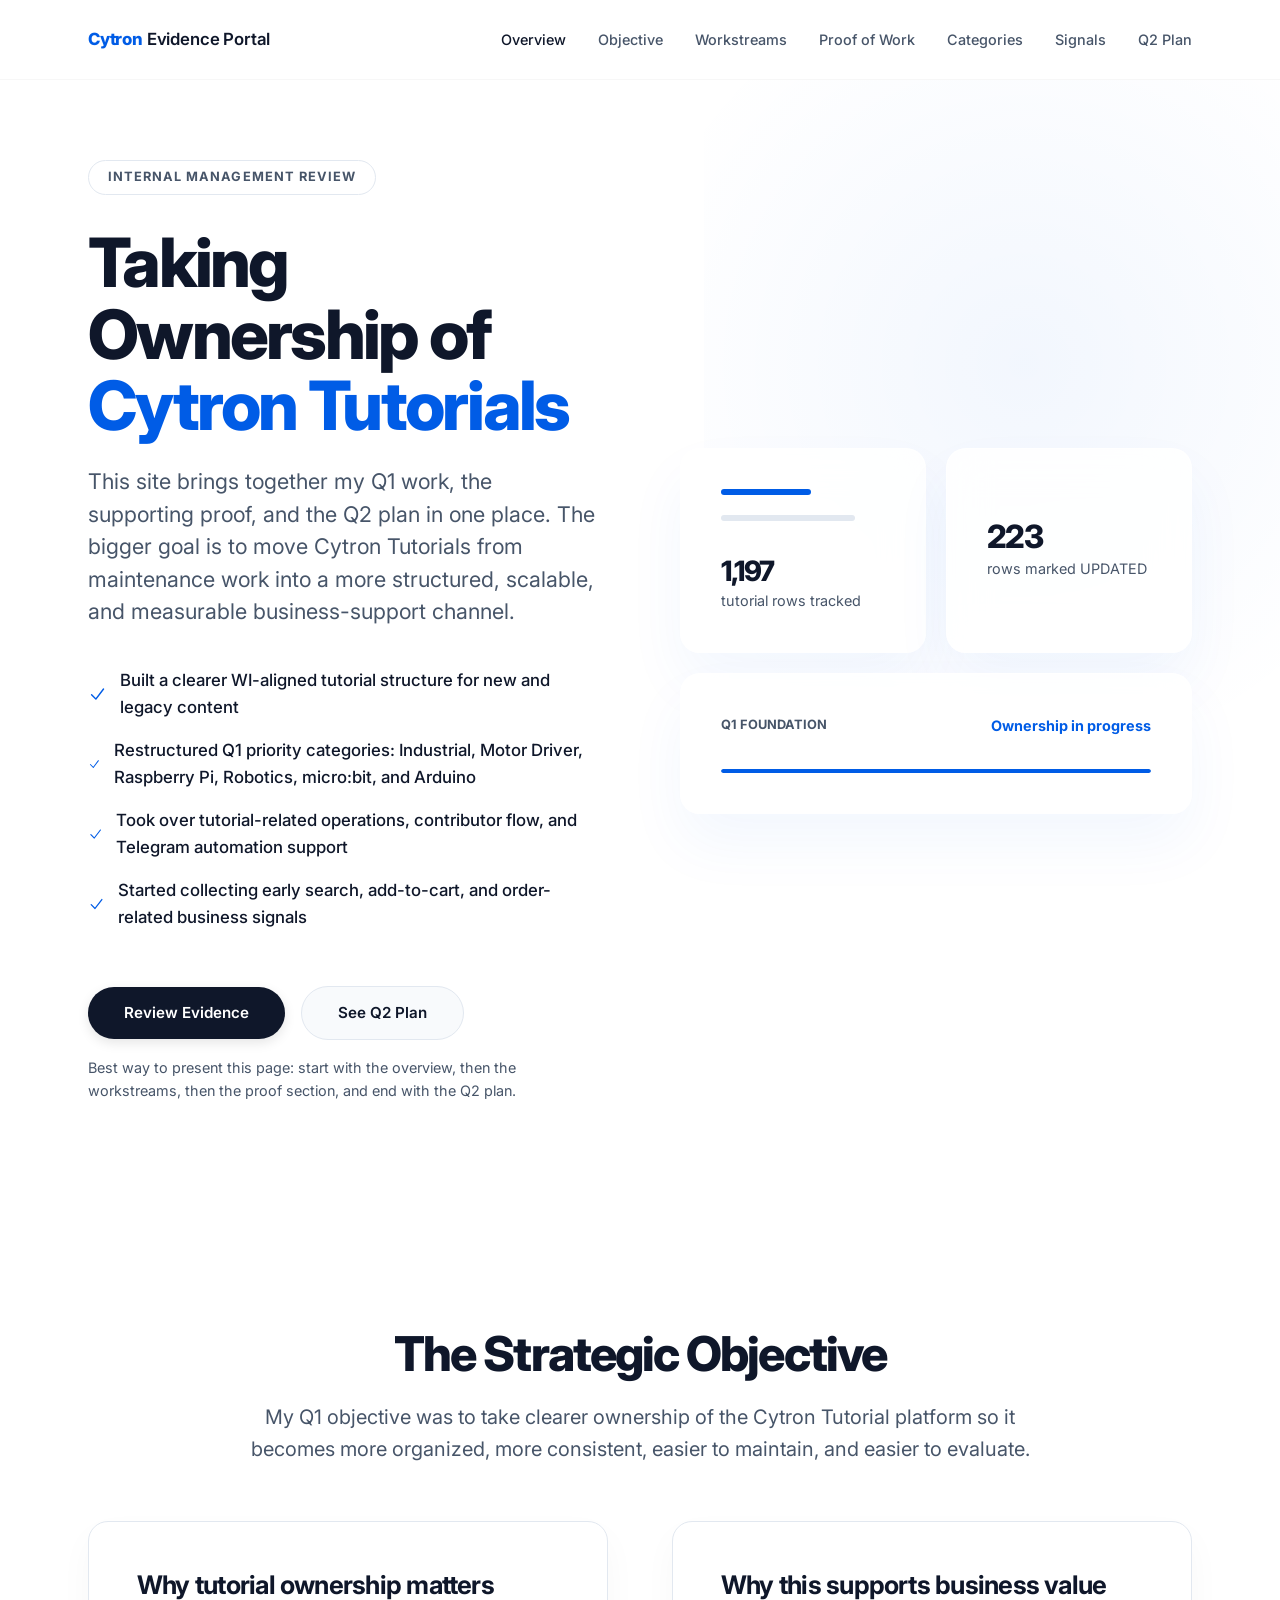
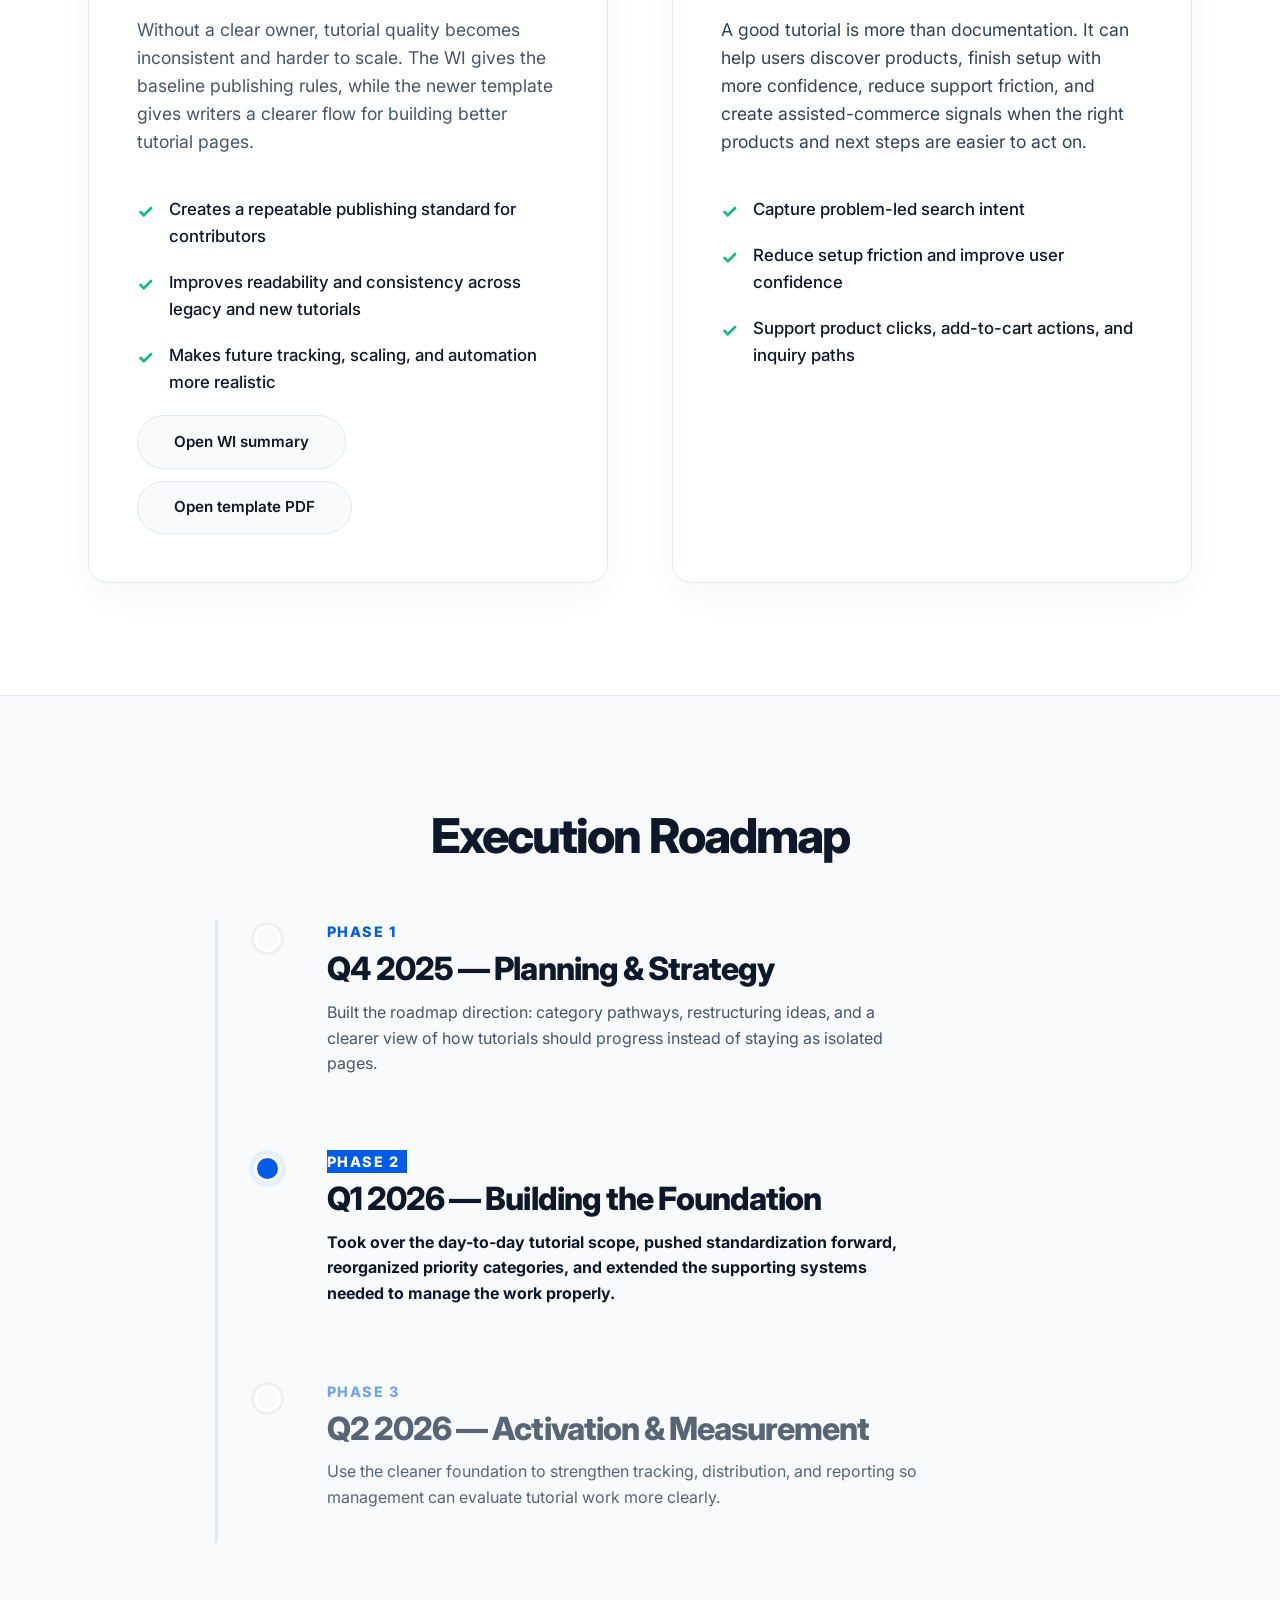
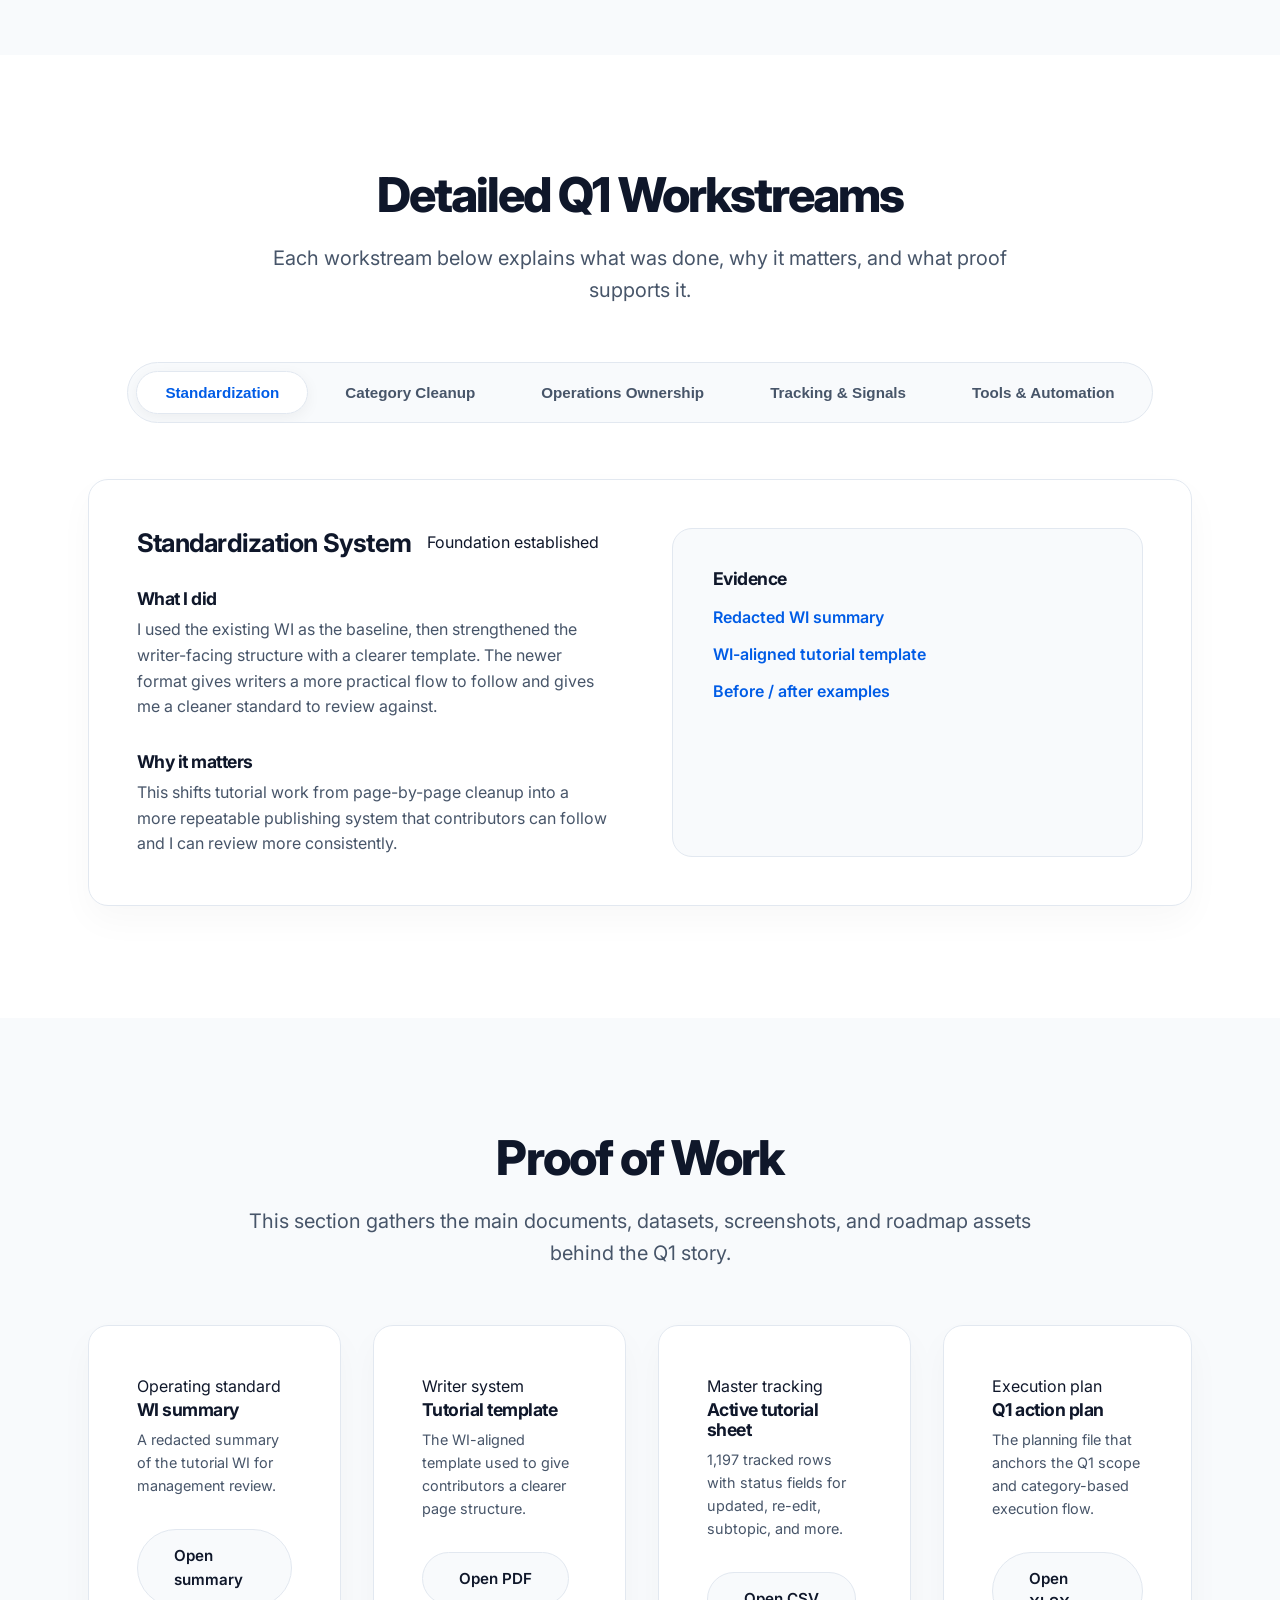
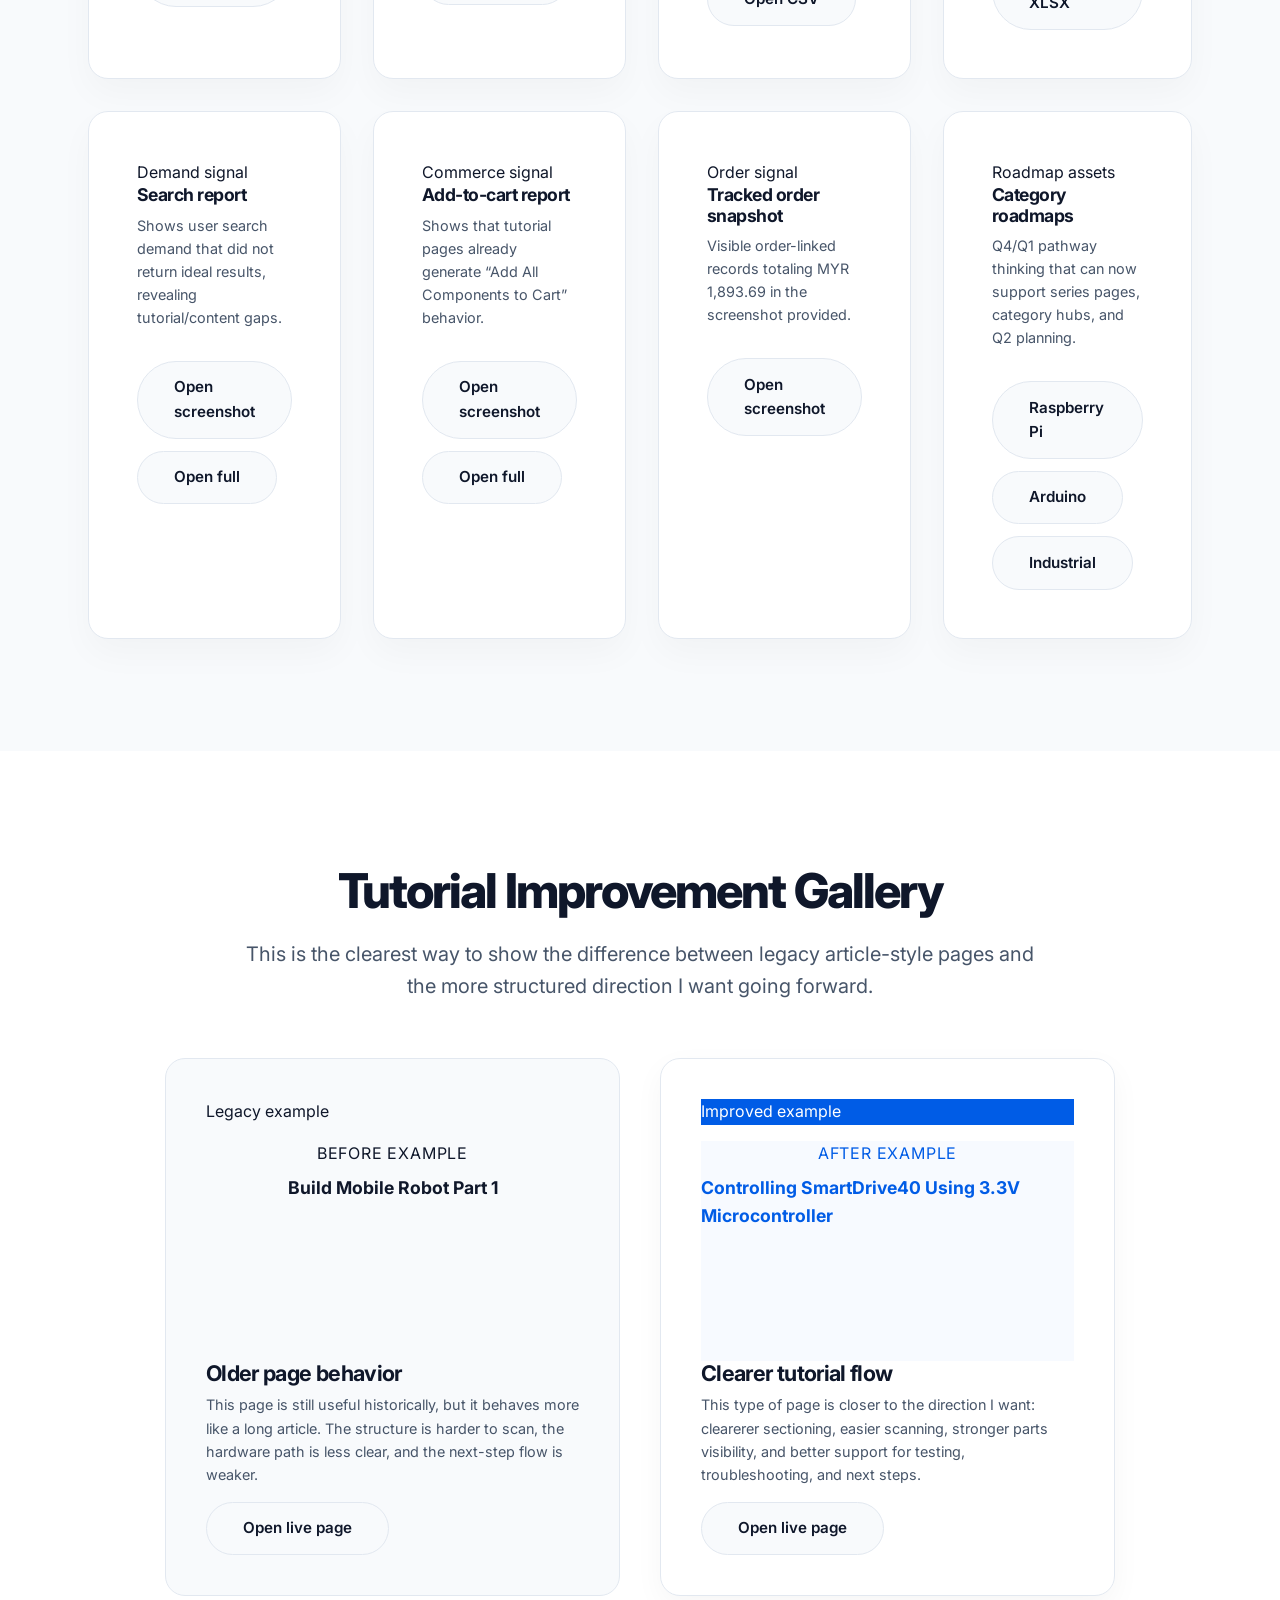
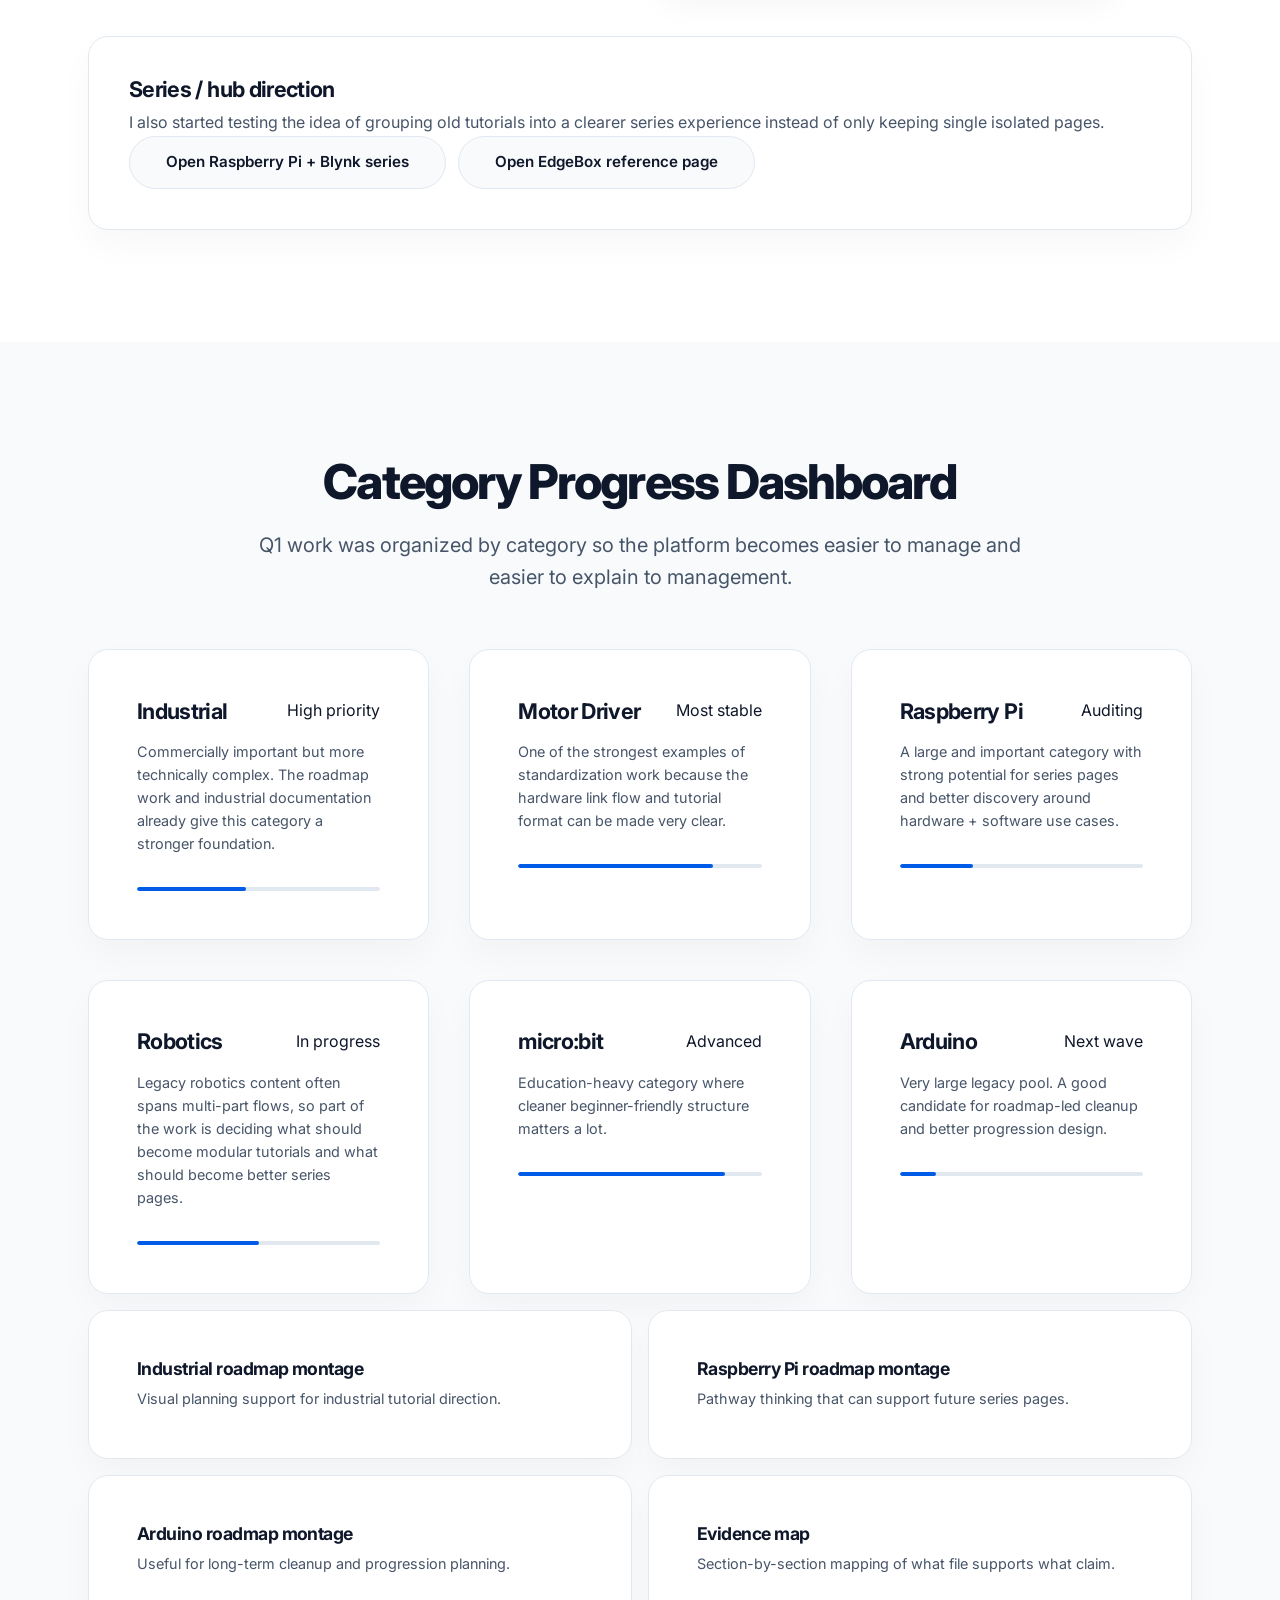
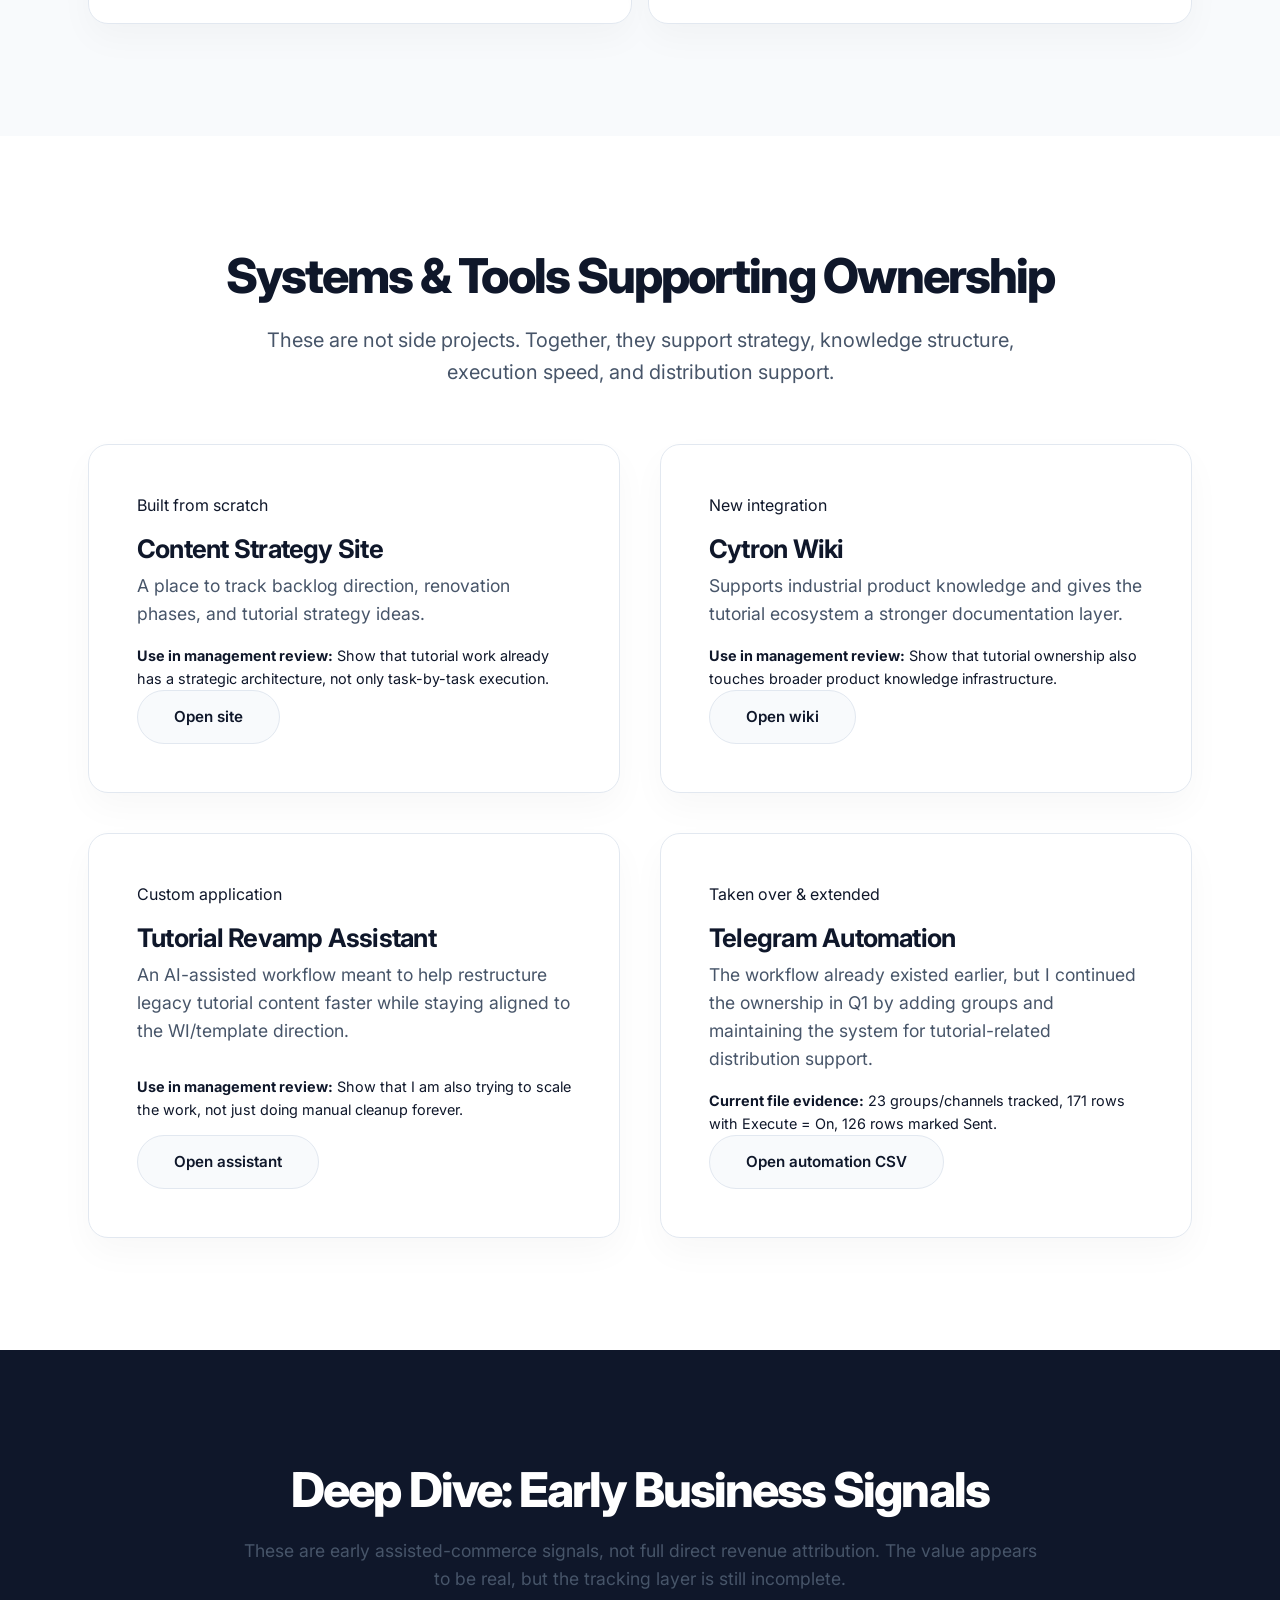
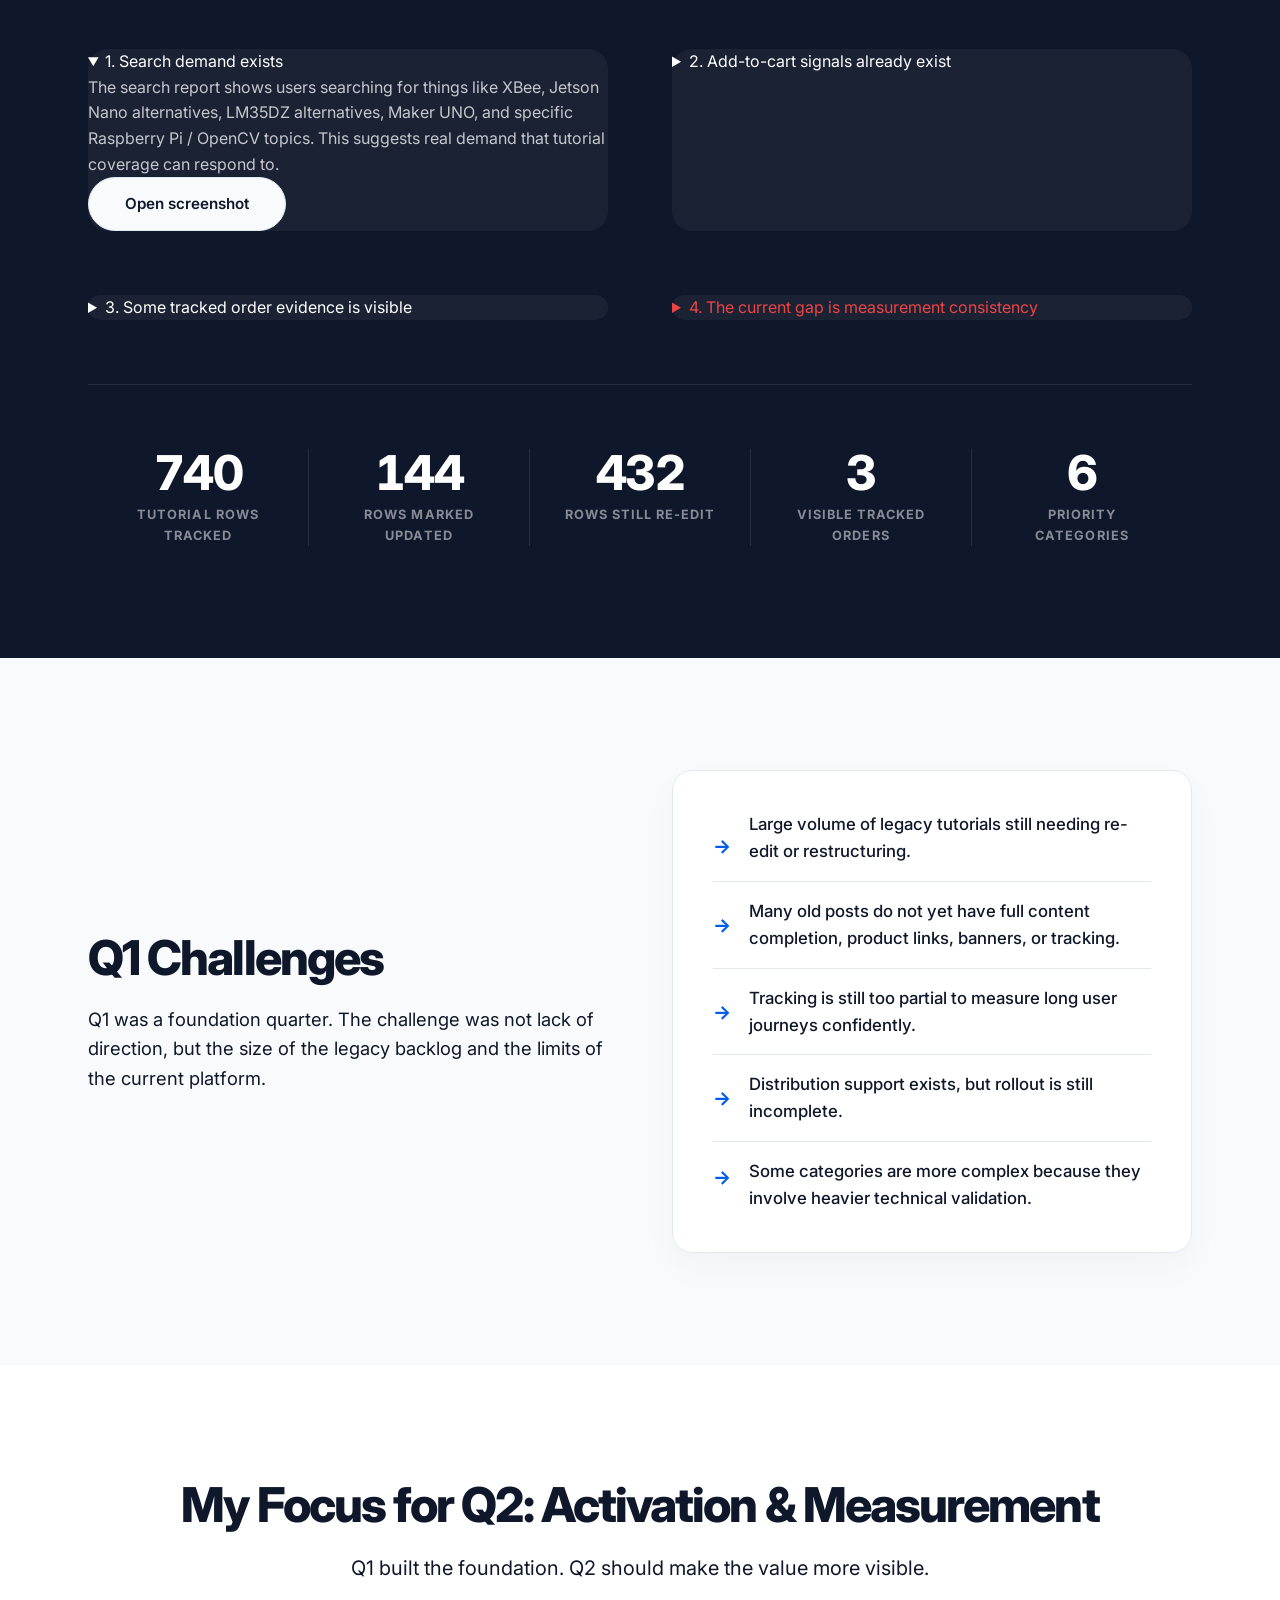
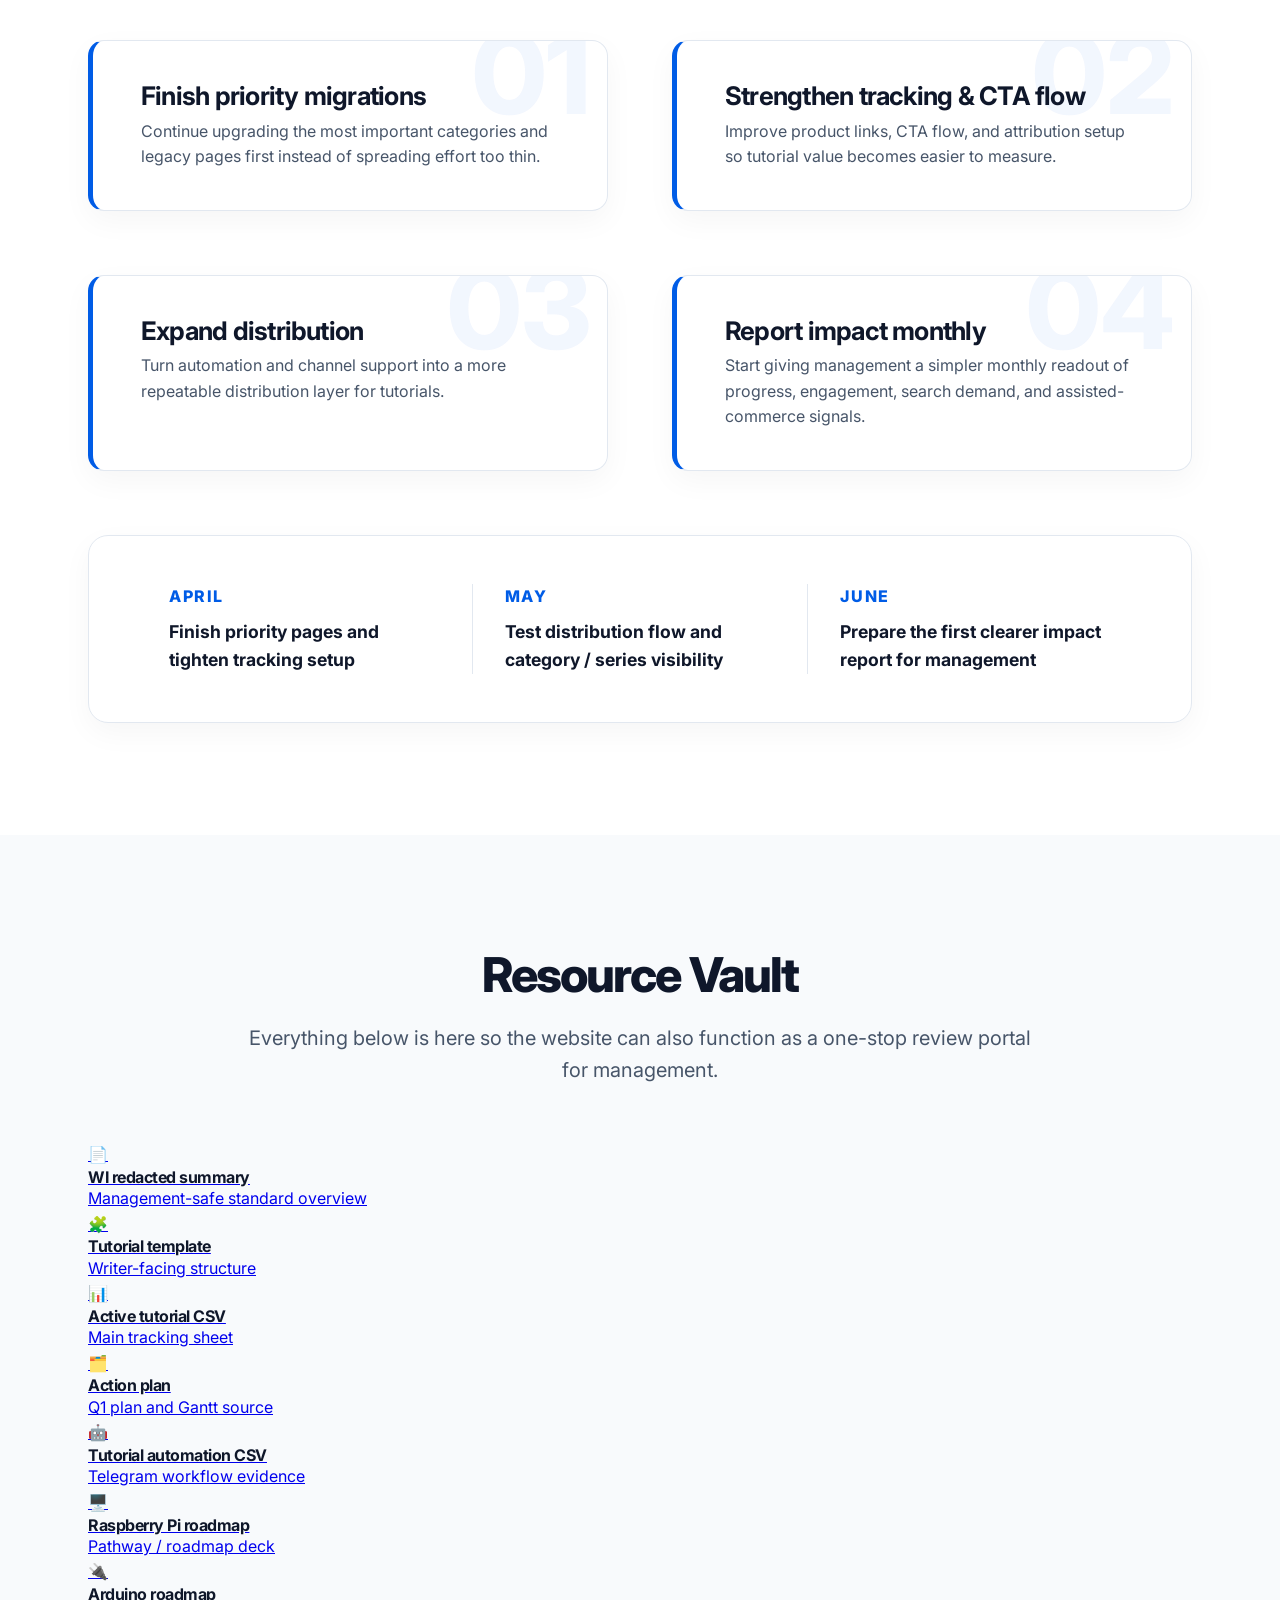
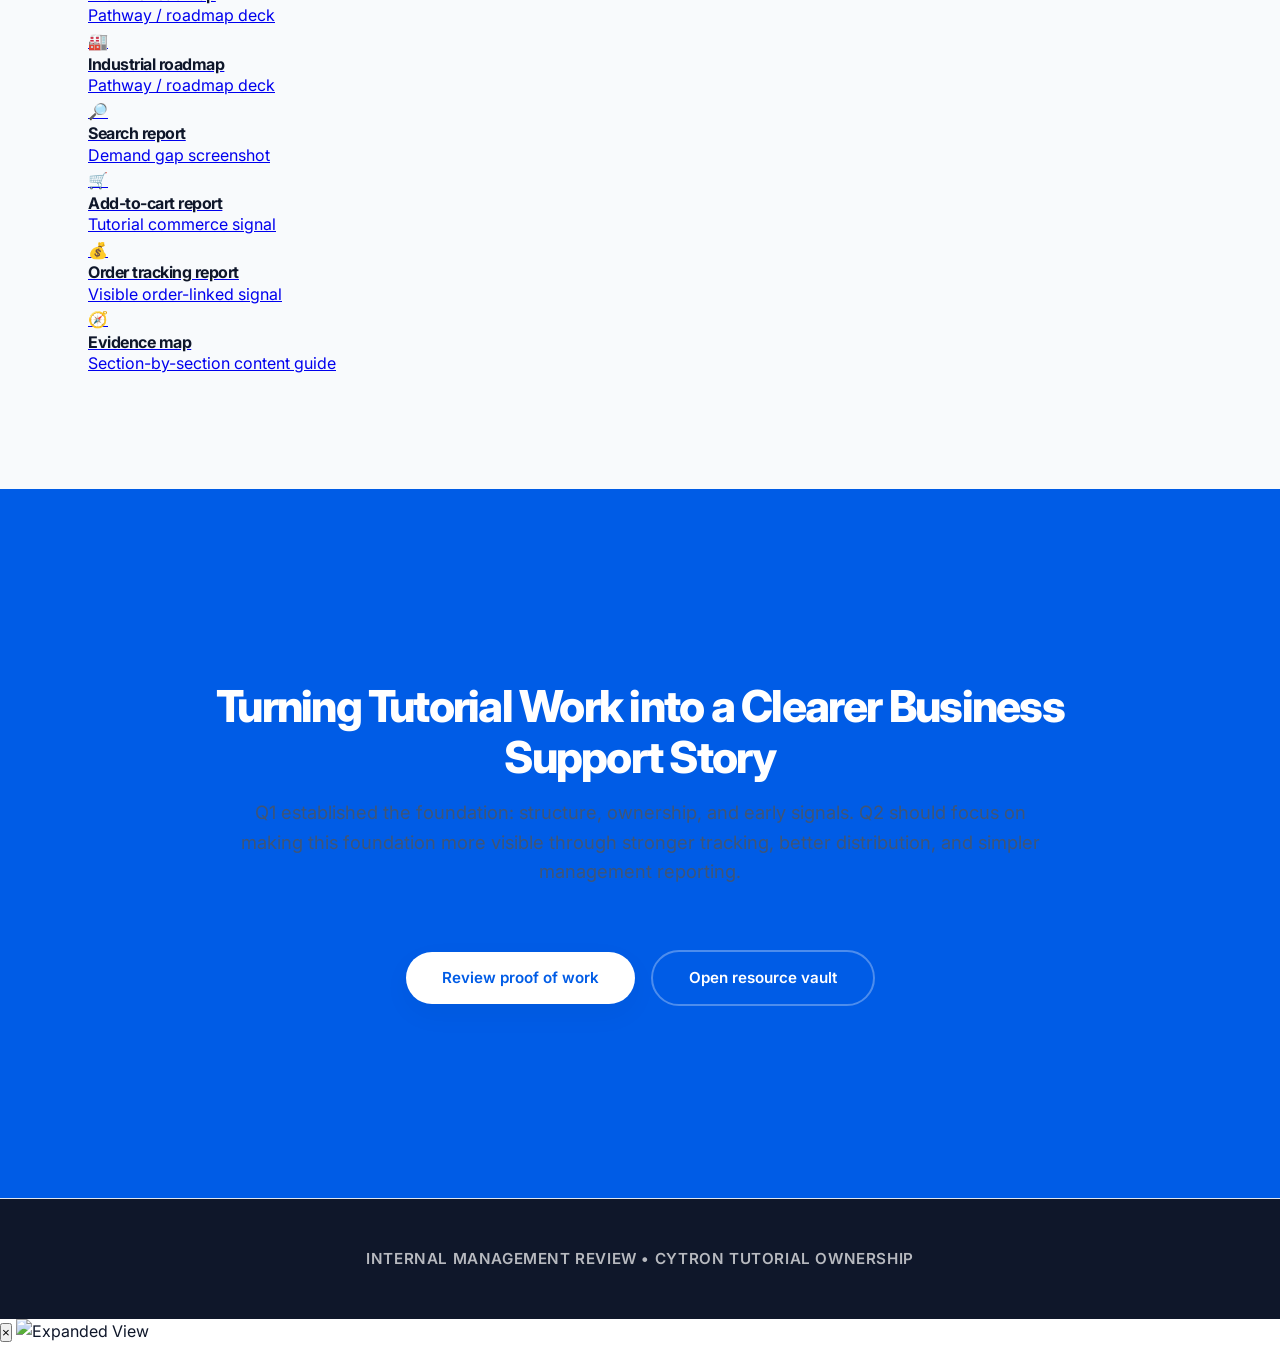
==== index.html @ 5a4746fa "Add files via upload" ====
<!DOCTYPE html>
<html lang="en">
<head>
<meta charset="UTF-8">
<meta name="viewport" content="width=device-width, initial-scale=1.0">
<title>Cytron Tutorial Ownership Review & Evidence Portal</title>
<meta name="description" content="Internal management review for Cytron Tutorials: Q1 ownership recap, evidence, and Q2 plan.">
<link rel="preconnect" href="https://fonts.googleapis.com">
<link rel="preconnect" href="https://fonts.gstatic.com" crossorigin>
<link href="https://fonts.googleapis.com/css2?family=Inter:wght@300;400;500;600;700;800&display=swap" rel="stylesheet">
<link rel="stylesheet" href="styles.css">
<style>
.proof-actions{display:flex;gap:.75rem;flex-wrap:wrap;margin-top:auto}
.image-thumb{width:100%;height:100%;object-fit:cover;display:block}
.image-caption{font-size:.85rem;color:var(--text-muted);margin-top:.75rem}
.evidence-mini{display:grid;grid-template-columns:repeat(2,minmax(0,1fr));gap:1rem;margin-top:1rem}
.evidence-mini a{text-decoration:none;color:inherit}
.small-note{font-size:.9rem;color:var(--text-muted)}
.link-list{list-style:none;padding-left:0;display:flex;flex-direction:column;gap:.7rem}
.link-list a{color:var(--brand-blue);text-decoration:none;font-weight:600}
.link-list a:hover{text-decoration:underline}
.split-view{display:grid;grid-template-columns:1fr 1fr;gap:2.5rem}
@media (max-width:900px){.split-view{grid-template-columns:1fr;}}
</style>
</head>
<body>
<nav class="navbar" id="navbar">
  <div class="nav-container">
    <div class="logo"><span class="logo-text">Cytron</span> Evidence Portal</div>
    <ul class="nav-links">
      <li><a href="#overview">Overview</a></li>
      <li><a href="#objective">Objective</a></li>
      <li><a href="#workstreams">Workstreams</a></li>
      <li><a href="#evidence">Proof of Work</a></li>
      <li><a href="#categories">Categories</a></li>
      <li><a href="#signals">Signals</a></li>
      <li><a href="#q2-plan">Q2 Plan</a></li>
    </ul>
  </div>
</nav>

<main>
<section id="overview" class="hero section-spacing pt-nav">
  <div class="hero-bg-accent"></div>
  <div class="container hero-container animate-fade-up">
    <div class="hero-content">
      <div class="badge fade-in">Internal Management Review</div>
      <h1 class="hero-title fw-bold">Taking Ownership of <span class="text-blue">Cytron Tutorials</span></h1>
      <p class="hero-subtitle">This site brings together my Q1 work, the supporting proof, and the Q2 plan in one place. The bigger goal is to move Cytron Tutorials from maintenance work into a more structured, scalable, and measurable business-support channel.</p>
      <ul class="hero-points mb-xl">
        <li><svg class="icon check" viewBox="0 0 20 20" fill="currentColor"><path fill-rule="evenodd" d="M16.704 4.153a.75.75 0 01.143 1.052l-8 10.5a.75.75 0 01-1.127.075l-4.5-4.5a.75.75 0 011.06-1.06l3.894 3.893 7.48-9.817a.75.75 0 011.05-.143z" clip-rule="evenodd"/></svg>Built a clearer WI-aligned tutorial structure for new and legacy content</li>
        <li><svg class="icon check" viewBox="0 0 20 20" fill="currentColor"><path fill-rule="evenodd" d="M16.704 4.153a.75.75 0 01.143 1.052l-8 10.5a.75.75 0 01-1.127.075l-4.5-4.5a.75.75 0 011.06-1.06l3.894 3.893 7.48-9.817a.75.75 0 011.05-.143z" clip-rule="evenodd"/></svg>Restructured Q1 priority categories: Industrial, Motor Driver, Raspberry Pi, Robotics, micro:bit, and Arduino</li>
        <li><svg class="icon check" viewBox="0 0 20 20" fill="currentColor"><path fill-rule="evenodd" d="M16.704 4.153a.75.75 0 01.143 1.052l-8 10.5a.75.75 0 01-1.127.075l-4.5-4.5a.75.75 0 011.06-1.06l3.894 3.893 7.48-9.817a.75.75 0 011.05-.143z" clip-rule="evenodd"/></svg>Took over tutorial-related operations, contributor flow, and Telegram automation support</li>
        <li><svg class="icon check" viewBox="0 0 20 20" fill="currentColor"><path fill-rule="evenodd" d="M16.704 4.153a.75.75 0 01.143 1.052l-8 10.5a.75.75 0 01-1.127.075l-4.5-4.5a.75.75 0 011.06-1.06l3.894 3.893 7.48-9.817a.75.75 0 011.05-.143z" clip-rule="evenodd"/></svg>Started collecting early search, add-to-cart, and order-related business signals</li>
      </ul>
      <div class="cta-group">
        <a href="#evidence" class="btn btn-primary">Review Evidence</a>
        <a href="#q2-plan" class="btn btn-secondary">See Q2 Plan</a>
      </div>
      <p class="small-note" style="margin-top:1rem; max-width:40rem;">Best way to present this page: start with the overview, then the workstreams, then the proof section, and end with the Q2 plan.</p>
    </div>
    <div class="hero-visual">
      <div class="hero-abstract-grid">
        <div class="abstract-card slide-up delay-1">
          <div class="abstract-bar" style="width: 55%"><div class="abstract-fill"></div></div>
          <div class="abstract-bar" style="width: 82%"><div class="abstract-fill" style="background:var(--border-color);"></div></div>
          <div class="metric-number text-blue" style="font-size:1.75rem; margin-top:1rem;">1,197</div>
          <div class="small-note">tutorial rows tracked</div>
        </div>
        <div class="abstract-card slide-up delay-2" style="transform:translateY(2rem);">
          <div class="metric-number" style="font-size:2rem;">223</div>
          <div class="small-note">rows marked UPDATED</div>
        </div>
        <div class="abstract-card slide-up delay-3" style="grid-column: span 2;">
          <div class="flex-row items-center justify-between mb-sm">
            <span style="font-size:0.8rem;font-weight:700;color:var(--text-muted);text-transform:uppercase;">Q1 Foundation</span>
            <span class="text-blue fw-bold" style="font-size:0.9rem;">Ownership in progress</span>
          </div>
          <div class="progress-strip"><div class="progress-fill js-progress" style="width:0%" data-width="100%"></div></div>
        </div>
      </div>
    </div>
  </div>
</section>

<section id="objective" class="section-spacing border-bottom-light">
  <div class="container animate-fade-up">
    <div class="text-center max-w-lg mx-auto mb-xl">
      <h2 class="section-title">The Strategic Objective</h2>
      <p class="section-desc">My Q1 objective was to take clearer ownership of the Cytron Tutorial platform so it becomes more organized, more consistent, easier to maintain, and easier to evaluate.</p>
    </div>
    <div class="grid-2 gap-xl">
      <div class="card bg-light border-subtle border-radius">
        <h3 class="fs-xl mb-md">Why tutorial ownership matters</h3>
        <p class="text-muted fs-md mb-md">Without a clear owner, tutorial quality becomes inconsistent and harder to scale. The WI gives the baseline publishing rules, while the newer template gives writers a clearer flow for building better tutorial pages.</p>
        <ul class="check-list mt-lg">
          <li>Creates a repeatable publishing standard for contributors</li>
          <li>Improves readability and consistency across legacy and new tutorials</li>
          <li>Makes future tracking, scaling, and automation more realistic</li>
        </ul>
        <div class="proof-actions">
          <a class="btn btn-secondary btn-sm" href="WI_Redacted_Summary.html" target="_blank">Open WI summary</a>
          <a class="btn btn-secondary btn-sm" href="Tutorial_Template_WI_Aligned.pdf" target="_blank">Open template PDF</a>
        </div>
      </div>
      <div class="card bg-light border-subtle border-radius">
        <h3 class="fs-xl mb-md" style="color: #0f172a;">Why this supports business value</h3>
        <p class="fs-md mb-md" style="color: #334155;">A good tutorial is more than documentation. It can help users discover products, finish setup with more confidence, reduce support friction, and create assisted-commerce signals when the right products and next steps are easier to act on.</p>
        <ul class="check-list mt-lg">
          <li style="color: #0f172a;">Capture problem-led search intent</li>
          <li style="color: #0f172a;">Reduce setup friction and improve user confidence</li>
          <li style="color: #0f172a;">Support product clicks, add-to-cart actions, and inquiry paths</li>
        </ul>
      </div>
    </div>
  </div>
</section>

<section id="timeline-sec" class="section-spacing bg-light border-y">
  <div class="container animate-fade-up">
    <div class="text-center mb-xl"><h2 class="section-title">Execution Roadmap</h2></div>
    <div class="timeline">
      <div class="timeline-item">
        <div class="timeline-content">
          <div class="timeline-date">Phase 1</div>
          <h3 class="timeline-title">Q4 2025 — Planning & Strategy</h3>
          <p class="text-muted" style="max-width:600px">Built the roadmap direction: category pathways, restructuring ideas, and a clearer view of how tutorials should progress instead of staying as isolated pages.</p>
        </div>
      </div>
      <div class="timeline-item active">
        <div class="timeline-content border-highlight">
          <div class="timeline-date highlight-text fw-bold" style="background:var(--brand-blue); color:#fff;">Phase 2</div>
          <h3 class="timeline-title text-dark">Q1 2026 — Building the Foundation</h3>
          <p class="fw-bold text-dark" style="max-width:600px">Took over the day-to-day tutorial scope, pushed standardization forward, reorganized priority categories, and extended the supporting systems needed to manage the work properly.</p>
        </div>
      </div>
      <div class="timeline-item">
        <div class="timeline-content opacity-90">
          <div class="timeline-date opacity-60">Phase 3</div>
          <h3 class="timeline-title text-muted">Q2 2026 — Activation & Measurement</h3>
          <p class="text-muted" style="max-width:600px">Use the cleaner foundation to strengthen tracking, distribution, and reporting so management can evaluate tutorial work more clearly.</p>
        </div>
      </div>
    </div>
  </div>
</section>

<section id="workstreams" class="section-spacing">
  <div class="container animate-fade-up">
    <div class="text-center mb-xl">
      <h2 class="section-title">Detailed Q1 Workstreams</h2>
      <p class="section-desc">Each workstream below explains what was done, why it matters, and what proof supports it.</p>
    </div>
    <div class="tab-nav">
      <button class="tab-btn active" data-tab="ws-standardization">Standardization</button>
      <button class="tab-btn" data-tab="ws-category">Category Cleanup</button>
      <button class="tab-btn" data-tab="ws-ops">Operations Ownership</button>
      <button class="tab-btn" data-tab="ws-tracking">Tracking & Signals</button>
      <button class="tab-btn" data-tab="ws-tools">Tools & Automation</button>
    </div>

    <div id="ws-standardization" class="tab-pane active fade-in">
      <div class="card border-subtle p-xl border-radius">
        <div class="grid-2 gap-xl items-start">
          <div class="flex-column">
            <div class="flex-row items-center gap-md mb-lg">
              <h3 class="fs-xl mb-0">Standardization System</h3>
              <span class="badge-status badge-done mb-0">Foundation established</span>
            </div>
            <h4 class="fs-md text-dark mb-sm">What I did</h4>
            <p class="text-muted mb-lg">I used the existing WI as the baseline, then strengthened the writer-facing structure with a clearer template. The newer format gives writers a more practical flow to follow and gives me a cleaner standard to review against.</p>
            <h4 class="fs-md text-dark mb-sm">Why it matters</h4>
            <p class="text-muted mb-0">This shifts tutorial work from page-by-page cleanup into a more repeatable publishing system that contributors can follow and I can review more consistently.</p>
          </div>
          <div class="bg-light p-lg border-subtle border-radius h-100 flex-column">
            <h4 class="fs-md text-dark mb-md">Evidence</h4>
            <ul class="link-list mt-0">
              <li><a href="WI_Redacted_Summary.html" target="_blank">Redacted WI summary</a></li>
              <li><a href="Tutorial_Template_WI_Aligned.pdf" target="_blank">WI-aligned tutorial template</a></li>
              <li><a href="#gallery">Before / after examples</a></li>
            </ul>
          </div>
        </div>
      </div>
    </div>

    <div id="ws-category" class="tab-pane fade-in">
      <div class="card border-subtle p-xl border-radius">
        <div class="grid-2 gap-xl items-start">
          <div class="flex-column">
            <div class="flex-row items-center gap-md mb-lg">
              <h3 class="fs-xl mb-0">Category Restructuring</h3>
              <span class="badge-status badge-progress mb-0">Ongoing</span>
            </div>
            <h4 class="fs-md text-dark mb-sm">What I did</h4>
            <p class="text-muted mb-lg">I grouped Q1 work by priority category instead of treating tutorials as isolated edits. The focus moved across Industrial, Motor Driver, Raspberry Pi, Robotics, micro:bit, and Arduino.</p>
            <h4 class="fs-md text-dark mb-sm">Why it matters</h4>
            <p class="text-muted mb-0">This creates a more strategic migration path. It also makes it easier to explain progress to management and decide which categories deserve earlier tracking, distribution, or series-page attention.</p>
          </div>
          <div class="bg-light p-lg border-subtle border-radius h-100 flex-column">
            <h4 class="fs-md text-dark mb-md">Evidence</h4>
            <ul class="link-list mt-0">
              <li><a href="Khairul_Action_Plan.xlsx" target="_blank">Q1 action plan / Gantt source</a></li>
              <li><a href="Active_Cytron_Tutorial_25March2026.csv" target="_blank">Active tutorial tracking sheet</a></li>
              <li><a href="#categories">Category progress dashboard</a></li>
            </ul>
          </div>
        </div>
      </div>
    </div>

    <div id="ws-ops" class="tab-pane fade-in">
      <div class="card border-subtle p-xl border-radius">
        <div class="grid-2 gap-xl items-start">
          <div class="flex-column">
            <div class="flex-row items-center gap-md mb-lg">
              <h3 class="fs-xl mb-0">Operations Ownership</h3>
              <span class="badge-status badge-done mb-0">Active</span>
            </div>
            <h4 class="fs-md text-dark mb-sm">What I did</h4>
            <p class="text-muted mb-lg">I took over the tutorial publishing scope, aligned new work to the WI/template direction, and continued the tutorial Telegram automation workflow that had already been started by the Education team.</p>
            <h4 class="fs-md text-dark mb-sm">Why it matters</h4>
            <p class="text-muted mb-0">Ownership is not only content editing. It also means keeping the operating flow alive through contributor guidance, review discipline, and distribution support.</p>
          </div>
          <div class="bg-light p-lg border-subtle border-radius h-100 flex-column">
            <h4 class="fs-md text-dark mb-md">Evidence</h4>
            <ul class="link-list mt-0">
              <li><a href="Tutorial_Automation.csv" target="_blank">Telegram automation sheet</a></li>
              <li><a href="#tools">Systems & tools section</a></li>
              <li><a href="Evidence_Map.md" target="_blank">Evidence map</a></li>
            </ul>
          </div>
        </div>
      </div>
    </div>

    <div id="ws-tracking" class="tab-pane fade-in">
      <div class="card border-subtle p-xl border-radius">
        <div class="grid-2 gap-xl items-start">
          <div class="flex-column">
            <div class="flex-row items-center gap-md mb-lg">
              <h3 class="fs-xl mb-0">Tracking & Business Signals</h3>
              <span class="badge-status badge-progress mb-0">Early instrumentation</span>
            </div>
            <h4 class="fs-md text-dark mb-sm">What I did</h4>
            <p class="text-muted mb-lg">I started pulling together search-gap data, add-to-cart behavior, and visible order-linked signals to test whether tutorial pages can influence commercial outcomes.</p>
            <h4 class="fs-md text-dark mb-sm">Why it matters</h4>
            <p class="text-muted mb-0">This is the step that helps shift tutorial work from content maintenance into something management can assess as a business-support channel.</p>
          </div>
          <div class="bg-light p-lg border-subtle border-radius h-100 flex-column">
            <h4 class="fs-md text-dark mb-md">Evidence</h4>
            <ul class="link-list mt-0">
              <li><a href="assets/Search_Report.png" target="_blank">Search report snapshot</a></li>
              <li><a href="assets/Add_to_Cart_Report.png" target="_blank">Add-to-cart snapshot</a></li>
              <li><a href="assets/Order_Tracking_Report.png" target="_blank">Order tracking snapshot</a></li>
            </ul>
          </div>
        </div>
      </div>
    </div>

    <div id="ws-tools" class="tab-pane fade-in">
      <div class="card border-subtle p-xl border-radius">
        <div class="grid-2 gap-xl items-start">
          <div class="flex-column">
            <div class="flex-row items-center gap-md mb-lg">
              <h3 class="fs-xl mb-0">Supporting Tools & Automation</h3>
              <span class="badge-status badge-done mb-0">Live support layer</span>
            </div>
            <h4 class="fs-md text-dark mb-sm">What I did</h4>
            <p class="text-muted mb-lg">Alongside the content work, I built or extended support systems around the tutorial platform: strategy planning, industrial documentation, an AI-assisted revamp tool, and Telegram automation continuation.</p>
            <h4 class="fs-md text-dark mb-sm">Why it matters</h4>
            <p class="text-muted mb-0">These systems reduce manual overhead, make the work easier to scale, and help tutorial ownership rely less on ad hoc execution.</p>
          </div>
          <div class="bg-light p-lg border-subtle border-radius h-100 flex-column">
            <h4 class="fs-md text-dark mb-md">Evidence</h4>
            <ul class="link-list mt-0">
              <li><a href="#tools">Tools grid</a></li>
              <li><a href="https://khairultajudin13.github.io/cytron-tutorial-content-strategy/" target="_blank">Content strategy site</a></li>
              <li><a href="https://cytron-wiki.pages.dev/docs/products/" target="_blank">Cytron Wiki</a></li>
              <li><a href="https://cytron-tutorial-revamp-assistant.vercel.app/" target="_blank">Revamp assistant</a></li>
            </ul>
          </div>
        </div>
      </div>
    </div>
  </div>
</section>

<section id="evidence" class="section-spacing bg-light border-y">
  <div class="container animate-fade-up">
    <div class="text-center mb-xl">
      <h2 class="section-title">Proof of Work</h2>
      <p class="section-desc">This section gathers the main documents, datasets, screenshots, and roadmap assets behind the Q1 story.</p>
    </div>
    <div class="grid-4">
      <div class="card border-subtle evidence-card hover-lift">
        <span class="badge-status badge-done mb-md">Operating standard</span>
        <h4 class="fs-md mb-sm text-dark">WI summary</h4>
        <p class="fs-sm text-muted mb-lg">A redacted summary of the tutorial WI for management review.</p>
        <div class="proof-actions">
          <a class="btn btn-secondary btn-sm" href="WI_Redacted_Summary.html" target="_blank">Open summary</a>
        </div>
      </div>
      <div class="card border-subtle evidence-card hover-lift">
        <span class="badge-status badge-done mb-md">Writer system</span>
        <h4 class="fs-md mb-sm text-dark">Tutorial template</h4>
        <p class="fs-sm text-muted mb-lg">The WI-aligned template used to give contributors a clearer page structure.</p>
        <div class="proof-actions">
          <a class="btn btn-secondary btn-sm" href="Tutorial_Template_WI_Aligned.pdf" target="_blank">Open PDF</a>
        </div>
      </div>
      <div class="card border-subtle evidence-card hover-lift">
        <span class="badge-status badge-progress mb-md">Master tracking</span>
        <h4 class="fs-md mb-sm text-dark">Active tutorial sheet</h4>
        <p class="fs-sm text-muted mb-lg">1,197 tracked rows with status fields for updated, re-edit, subtopic, and more.</p>
        <div class="proof-actions">
          <a class="btn btn-secondary btn-sm" href="Active_Cytron_Tutorial_25March2026.csv" target="_blank">Open CSV</a>
        </div>
      </div>
      <div class="card border-subtle evidence-card hover-lift">
        <span class="badge-status badge-done mb-md">Execution plan</span>
        <h4 class="fs-md mb-sm text-dark">Q1 action plan</h4>
        <p class="fs-sm text-muted mb-lg">The planning file that anchors the Q1 scope and category-based execution flow.</p>
        <div class="proof-actions">
          <a class="btn btn-secondary btn-sm" href="Khairul_Action_Plan.xlsx" target="_blank">Open XLSX</a>
        </div>
      </div>
      <div class="card border-subtle evidence-card hover-lift">
        <span class="badge-status badge-progress mb-md">Demand signal</span>
        <h4 class="fs-md mb-sm text-dark">Search report</h4>
        <p class="fs-sm text-muted mb-lg">Shows user search demand that did not return ideal results, revealing tutorial/content gaps.</p>
        <div class="proof-actions">
          <a class="btn btn-secondary btn-sm" href="assets/Search_Report.png" target="_blank">Open screenshot</a>
          <a class="btn btn-secondary btn-sm" href="assets/Search_Report_Full.png" target="_blank">Open full</a>
        </div>
      </div>
      <div class="card border-subtle evidence-card hover-lift">
        <span class="badge-status badge-progress mb-md">Commerce signal</span>
        <h4 class="fs-md mb-sm text-dark">Add-to-cart report</h4>
        <p class="fs-sm text-muted mb-lg">Shows that tutorial pages already generate “Add All Components to Cart” behavior.</p>
        <div class="proof-actions">
          <a class="btn btn-secondary btn-sm" href="assets/Add_to_Cart_Report.png" target="_blank">Open screenshot</a>
          <a class="btn btn-secondary btn-sm" href="assets/Add_to_Cart_Report_Full.png" target="_blank">Open full</a>
        </div>
      </div>
      <div class="card border-subtle evidence-card hover-lift">
        <span class="badge-status badge-progress mb-md">Order signal</span>
        <h4 class="fs-md mb-sm text-dark">Tracked order snapshot</h4>
        <p class="fs-sm text-muted mb-lg">Visible order-linked records totaling MYR 1,893.69 in the screenshot provided.</p>
        <div class="proof-actions">
          <a class="btn btn-secondary btn-sm" href="assets/Order_Tracking_Report.png" target="_blank">Open screenshot</a>
        </div>
      </div>
      <div class="card border-subtle evidence-card hover-lift">
        <span class="badge-status badge-tool mb-md">Roadmap assets</span>
        <h4 class="fs-md mb-sm text-dark">Category roadmaps</h4>
        <p class="fs-sm text-muted mb-lg">Q4/Q1 pathway thinking that can now support series pages, category hubs, and Q2 planning.</p>
        <div class="proof-actions">
          <a class="btn btn-secondary btn-sm" href="Raspberry_Pi_Mastery_Roadmap.pptx" target="_blank">Raspberry Pi</a>
          <a class="btn btn-secondary btn-sm" href="Arduino_Learning_Pathway.pptx" target="_blank">Arduino</a>
          <a class="btn btn-secondary btn-sm" href="Industrial_Mastery_Path.pptx" target="_blank">Industrial</a>
        </div>
      </div>
    </div>
  </div>
</section>

<section id="gallery" class="section-spacing">
  <div class="container animate-fade-up">
    <div class="text-center max-w-lg mx-auto mb-xl">
      <h2 class="section-title">Tutorial Improvement Gallery</h2>
      <p class="section-desc">This is the clearest way to show the difference between legacy article-style pages and the more structured direction I want going forward.</p>
    </div>
    <div class="split-view gap-xl">
      <div class="split-side border-subtle border-radius p-lg bg-light flex-column">
        <span class="badge-status badge-outline mb-md">Legacy example</span>
        <div class="image-placeholder" style="height:220px;">
          <div class="flex-column items-center">
            <span class="fs-xs" style="text-transform:uppercase; letter-spacing:0.05em;">Before example</span>
            <span class="fs-md fw-bold text-dark mt-sm">Build Mobile Robot Part 1</span>
          </div>
        </div>
        <h4 class="fs-lg text-dark mb-sm">Older page behavior</h4>
        <p class="text-muted fs-sm mb-md">This page is still useful historically, but it behaves more like a long article. The structure is harder to scan, the hardware path is less clear, and the next-step flow is weaker.</p>
        <div class="proof-actions">
          <a class="btn btn-secondary btn-sm" href="https://my.cytron.io/tutorial/build-mobile-robot-part-1" target="_blank">Open live page</a>
        </div>
      </div>

      <div class="split-side border-subtle border-radius p-lg bg-white flex-column shadow-soft">
        <span class="badge-status badge-done mb-md text-white" style="background:var(--brand-blue)">Improved example</span>
        <div class="image-placeholder" style="height:220px; border-color:rgba(0, 92, 230, 0.3); background: rgba(0,92,230,0.03); color:var(--brand-blue);">
          <div class="flex-column items-center">
            <span class="fs-xs" style="text-transform:uppercase; letter-spacing:0.05em;">After example</span>
            <span class="fs-md fw-bold text-blue mt-sm">Controlling SmartDrive40 Using 3.3V Microcontroller</span>
          </div>
        </div>
        <h4 class="fs-lg text-dark mb-sm">Clearer tutorial flow</h4>
        <p class="text-muted fs-sm mb-md">This type of page is closer to the direction I want: clearerer sectioning, easier scanning, stronger parts visibility, and better support for testing, troubleshooting, and next steps.</p>
        <div class="proof-actions">
          <a class="btn btn-secondary btn-sm" href="https://my.cytron.io/tutorial/controlling-smartdrive40-using-3-3v-microcontroller" target="_blank">Open live page</a>
        </div>
      </div>
    </div>

    <div class="card border-subtle p-lg border-radius mt-lg">
      <h4 class="fs-lg mb-sm">Series / hub direction</h4>
      <p class="text-muted">I also started testing the idea of grouping old tutorials into a clearer series experience instead of only keeping single isolated pages.</p>
      <div class="proof-actions">
        <a class="btn btn-secondary btn-sm" href="https://my.cytron.io/tutorial/Getting_Started_with_Raspberry_Pi_and_Blynk" target="_blank">Open Raspberry Pi + Blynk series</a>
        <a class="btn btn-secondary btn-sm" href="https://my.cytron.io/tutorial/getting-started-with-edgebox-rpi-200" target="_blank">Open EdgeBox reference page</a>
      </div>
    </div>
  </div>
</section>

<section id="categories" class="section-spacing bg-light border-y">
  <div class="container animate-fade-up">
    <div class="text-center mb-xl">
      <h2 class="section-title">Category Progress Dashboard</h2>
      <p class="section-desc">Q1 work was organized by category so the platform becomes easier to manage and easier to explain to management.</p>
    </div>
    <div class="grid-3">
      <div class="card border-subtle hover-lift">
        <div class="flex-row justify-between items-center mb-md"><h4 class="fs-lg">Industrial</h4><span class="badge-status badge-progress mb-0">High priority</span></div>
        <p class="fs-sm text-muted mb-lg">Commercially important but more technically complex. The roadmap work and industrial documentation already give this category a stronger foundation.</p>
        <div class="progress-strip"><div class="progress-fill js-progress" style="width:0%" data-width="45%"></div></div>
      </div>
      <div class="card border-subtle hover-lift">
        <div class="flex-row justify-between items-center mb-md"><h4 class="fs-lg">Motor Driver</h4><span class="badge-status badge-done mb-0">Most stable</span></div>
        <p class="fs-sm text-muted mb-lg">One of the strongest examples of standardization work because the hardware link flow and tutorial format can be made very clear.</p>
        <div class="progress-strip"><div class="progress-fill js-progress" style="width:0%" data-width="80%"></div></div>
      </div>
      <div class="card border-subtle hover-lift">
        <div class="flex-row justify-between items-center mb-md"><h4 class="fs-lg">Raspberry Pi</h4><span class="badge-status badge-progress mb-0">Auditing</span></div>
        <p class="fs-sm text-muted mb-lg">A large and important category with strong potential for series pages and better discovery around hardware + software use cases.</p>
        <div class="progress-strip"><div class="progress-fill js-progress" style="width:0%" data-width="30%"></div></div>
      </div>
      <div class="card border-subtle hover-lift">
        <div class="flex-row justify-between items-center mb-md"><h4 class="fs-lg">Robotics</h4><span class="badge-status badge-progress mb-0">In progress</span></div>
        <p class="fs-sm text-muted mb-lg">Legacy robotics content often spans multi-part flows, so part of the work is deciding what should become modular tutorials and what should become better series pages.</p>
        <div class="progress-strip"><div class="progress-fill js-progress" style="width:0%" data-width="50%"></div></div>
      </div>
      <div class="card border-subtle hover-lift">
        <div class="flex-row justify-between items-center mb-md"><h4 class="fs-lg">micro:bit</h4><span class="badge-status badge-done mb-0">Advanced</span></div>
        <p class="fs-sm text-muted mb-lg">Education-heavy category where cleaner beginner-friendly structure matters a lot.</p>
        <div class="progress-strip"><div class="progress-fill js-progress" style="width:0%" data-width="85%"></div></div>
      </div>
      <div class="card border-subtle hover-lift">
        <div class="flex-row justify-between items-center mb-md"><h4 class="fs-lg">Arduino</h4><span class="badge-status badge-planned mb-0">Next wave</span></div>
        <p class="fs-sm text-muted mb-lg">Very large legacy pool. A good candidate for roadmap-led cleanup and better progression design.</p>
        <div class="progress-strip"><div class="progress-fill js-progress" style="width:0%" data-width="15%"></div></div>
      </div>
    </div>
    <div class="evidence-mini">
      <a class="card border-subtle hover-lift" href="assets/Industrial_Roadmap_Montage.png" target="_blank"><h4 class="fs-md mb-sm">Industrial roadmap montage</h4><p class="fs-sm text-muted">Visual planning support for industrial tutorial direction.</p></a>
      <a class="card border-subtle hover-lift" href="assets/Raspberry_Pi_Roadmap_Montage.png" target="_blank"><h4 class="fs-md mb-sm">Raspberry Pi roadmap montage</h4><p class="fs-sm text-muted">Pathway thinking that can support future series pages.</p></a>
      <a class="card border-subtle hover-lift" href="assets/Arduino_Roadmap_Montage.png" target="_blank"><h4 class="fs-md mb-sm">Arduino roadmap montage</h4><p class="fs-sm text-muted">Useful for long-term cleanup and progression planning.</p></a>
      <a class="card border-subtle hover-lift" href="Evidence_Map.md" target="_blank"><h4 class="fs-md mb-sm">Evidence map</h4><p class="fs-sm text-muted">Section-by-section mapping of what file supports what claim.</p></a>
    </div>
  </div>
</section>

<section id="tools" class="section-spacing">
  <div class="container animate-fade-up">
    <div class="text-center mb-xl">
      <h2 class="section-title">Systems & Tools Supporting Ownership</h2>
      <p class="section-desc">These are not side projects. Together, they support strategy, knowledge structure, execution speed, and distribution support.</p>
    </div>
    <div class="grid-2">
      <div class="card minimal-card hover-lift flex-column">
        <span class="badge-status badge-tool mb-md" style="width:fit-content;">Built from scratch</span>
        <h3 class="fs-xl text-dark mb-sm">Content Strategy Site</h3>
        <p class="fs-md text-muted mb-md">A place to track backlog direction, renovation phases, and tutorial strategy ideas.</p>
        <p class="fs-sm text-dark mt-auto"><strong>Use in management review:</strong> Show that tutorial work already has a strategic architecture, not only task-by-task execution.</p>
        <div class="proof-actions"><a class="btn btn-secondary btn-sm" href="https://khairultajudin13.github.io/cytron-tutorial-content-strategy/" target="_blank">Open site</a></div>
      </div>
      <div class="card minimal-card hover-lift flex-column">
        <span class="badge-status badge-tool mb-md" style="width:fit-content;">New integration</span>
        <h3 class="fs-xl text-dark mb-sm">Cytron Wiki</h3>
        <p class="fs-md text-muted mb-md">Supports industrial product knowledge and gives the tutorial ecosystem a stronger documentation layer.</p>
        <p class="fs-sm text-dark mt-auto"><strong>Use in management review:</strong> Show that tutorial ownership also touches broader product knowledge infrastructure.</p>
        <div class="proof-actions"><a class="btn btn-secondary btn-sm" href="https://cytron-wiki.pages.dev/docs/products/" target="_blank">Open wiki</a></div>
      </div>
      <div class="card minimal-card hover-lift flex-column">
        <span class="badge-status badge-tool mb-md" style="width:fit-content;">Custom application</span>
        <h3 class="fs-xl text-dark mb-sm">Tutorial Revamp Assistant</h3>
        <p class="fs-md text-muted mb-md">An AI-assisted workflow meant to help restructure legacy tutorial content faster while staying aligned to the WI/template direction.</p>
        <p class="fs-sm text-dark mt-auto"><strong>Use in management review:</strong> Show that I am also trying to scale the work, not just doing manual cleanup forever.</p>
        <div class="proof-actions"><a class="btn btn-secondary btn-sm" href="https://cytron-tutorial-revamp-assistant.vercel.app/" target="_blank">Open assistant</a></div>
      </div>
      <div class="card minimal-card hover-lift flex-column">
        <span class="badge-status badge-progress mb-md" style="width:fit-content;">Taken over & extended</span>
        <h3 class="fs-xl text-dark mb-sm">Telegram Automation</h3>
        <p class="fs-md text-muted mb-md">The workflow already existed earlier, but I continued the ownership in Q1 by adding groups and maintaining the system for tutorial-related distribution support.</p>
        <p class="fs-sm text-dark mt-auto"><strong>Current file evidence:</strong> 23 groups/channels tracked, 171 rows with Execute = On, 126 rows marked Sent.</p>
        <div class="proof-actions"><a class="btn btn-secondary btn-sm" href="Tutorial_Automation.csv" target="_blank">Open automation CSV</a></div>
      </div>
    </div>
  </div>
</section>

<section id="signals" class="section-spacing bg-dark">
  <div class="container animate-fade-up">
    <div class="text-center max-w-lg mx-auto mb-xl">
      <h2 class="section-title text-white">Deep Dive: Early Business Signals</h2>
      <p class="section-desc text-white-muted" style="font-size:1.1rem;">These are early assisted-commerce signals, not full direct revenue attribution. The value appears to be real, but the tracking layer is still incomplete.</p>
    </div>

    <div class="grid-2 gap-xl mb-xl">
      <details class="accordion flex-column border-radius" open style="background:rgba(255,255,255,0.05); border-color:rgba(255,255,255,0.1);">
        <summary style="color:#fff;">1. Search demand exists</summary>
        <div class="acc-content" style="border-top-color:rgba(255,255,255,0.1); color:rgba(255,255,255,0.75);">
          <p>The search report shows users searching for things like XBee, Jetson Nano alternatives, LM35DZ alternatives, Maker UNO, and specific Raspberry Pi / OpenCV topics. This suggests real demand that tutorial coverage can respond to.</p>
          <div class="proof-actions"><a class="btn btn-secondary btn-sm" href="assets/Search_Report.png" target="_blank">Open screenshot</a></div>
        </div>
      </details>

      <details class="accordion flex-column border-radius" style="background:rgba(255,255,255,0.05); border-color:rgba(255,255,255,0.1);">
        <summary style="color:#fff;">2. Add-to-cart signals already exist</summary>
        <div class="acc-content" style="border-top-color:rgba(255,255,255,0.1); color:rgba(255,255,255,0.75);">
          <p>The add-to-cart screenshot shows tutorial pages already generating “Add All Components to Cart” behavior. This suggests a good tutorial can influence buying confidence during evaluation.</p>
          <div class="proof-actions"><a class="btn btn-secondary btn-sm" href="assets/Add_to_Cart_Report.png" target="_blank">Open screenshot</a></div>
        </div>
      </details>

      <details class="accordion flex-column border-radius" style="background:rgba(255,255,255,0.05); border-color:rgba(255,255,255,0.1);">
        <summary style="color:#fff;">3. Some tracked order evidence is visible</summary>
        <div class="acc-content" style="border-top-color:rgba(255,255,255,0.1); color:rgba(255,255,255,0.75);">
          <p>The order screenshot shows 3 visible tracked records totaling MYR 1,893.69. This is not enough to claim full revenue attribution yet, but it is enough to show that tutorial-assisted commerce is plausible and worth measuring properly.</p>
          <div class="proof-actions"><a class="btn btn-secondary btn-sm" href="assets/Order_Tracking_Report.png" target="_blank">Open screenshot</a></div>
        </div>
      </details>

      <details class="accordion flex-column border-radius" style="background:rgba(255,255,255,0.05); border-color:rgba(255,255,255,0.1);">
        <summary style="color:#ef4444;">4. The current gap is measurement consistency</summary>
        <div class="acc-content" style="border-top-color:rgba(255,255,255,0.1); color:rgba(255,255,255,0.75);">
          <p>The main limitation is not whether value exists. It is whether the platform can consistently connect tutorial interactions back to later inquiry, cart, and order behavior across the full user journey.</p>
        </div>
      </details>
    </div>

    <div class="metric-placeholders">
      <div class="placeholder-card flex-column text-center">
        <div class="placeholder-value counter" data-target="1197">0</div>
        <div class="placeholder-label">Tutorial rows tracked</div>
      </div>
      <div class="placeholder-card flex-column text-center">
        <div class="placeholder-value counter" data-target="223">0</div>
        <div class="placeholder-label">Rows marked UPDATED</div>
      </div>
      <div class="placeholder-card flex-column text-center">
        <div class="placeholder-value counter" data-target="626">0</div>
        <div class="placeholder-label">Rows still RE-EDIT</div>
      </div>
      <div class="placeholder-card flex-column text-center">
        <div class="placeholder-value counter" data-target="3">0</div>
        <div class="placeholder-label">Visible tracked orders</div>
      </div>
      <div class="placeholder-card border-right-none flex-column text-center">
        <div class="placeholder-value counter" data-target="6">0</div>
        <div class="placeholder-label">Priority categories</div>
      </div>
    </div>
  </div>
</section>

<section id="challenges" class="section-spacing bg-light border-y">
  <div class="container animate-fade-up">
    <div class="flex-row items-center gap-xl justify-between">
      <div class="flex-1 max-w-lg">
        <h2 class="section-title">Q1 Challenges</h2>
        <p class="section-desc mt-0 mb-0" style="font-size:1.15rem;color:var(--text-dark);">Q1 was a foundation quarter. The challenge was not lack of direction, but the size of the legacy backlog and the limits of the current platform.</p>
      </div>
      <div class="flex-1 w-100 mt-md-mobile">
        <div class="card bg-white border-subtle border-radius p-lg">
          <ul class="challenge-checklist">
            <li>Large volume of legacy tutorials still needing re-edit or restructuring.</li>
            <li>Many old posts do not yet have full content completion, product links, banners, or tracking.</li>
            <li>Tracking is still too partial to measure long user journeys confidently.</li>
            <li>Distribution support exists, but rollout is still incomplete.</li>
            <li>Some categories are more complex because they involve heavier technical validation.</li>
          </ul>
        </div>
      </div>
    </div>
  </div>
</section>

<section id="q2-plan" class="section-spacing">
  <div class="container animate-fade-up">
    <div class="text-center mb-xl">
      <h2 class="section-title">My Focus for Q2: Activation & Measurement</h2>
      <p class="section-desc mb-xl" style="font-size:1.25rem;color:var(--text-dark);">Q1 built the foundation. Q2 should make the value more visible.</p>
    </div>
    <div class="grid-2 gap-xl q2-pillars">
      <div class="pillar-box border-left-blue hover-lift shadow-soft">
        <div class="pillar-number">01</div>
        <h3 class="text-dark fs-xl mb-sm" style="position:relative; z-index:2;">Finish priority migrations</h3>
        <p class="text-muted text-md mt-auto" style="position:relative; z-index:2;">Continue upgrading the most important categories and legacy pages first instead of spreading effort too thin.</p>
      </div>
      <div class="pillar-box border-left-blue hover-lift shadow-soft">
        <div class="pillar-number">02</div>
        <h3 class="text-dark fs-xl mb-sm" style="position:relative; z-index:2;">Strengthen tracking & CTA flow</h3>
        <p class="text-muted text-md mt-auto" style="position:relative; z-index:2;">Improve product links, CTA flow, and attribution setup so tutorial value becomes easier to measure.</p>
      </div>
      <div class="pillar-box border-left-blue hover-lift shadow-soft">
        <div class="pillar-number">03</div>
        <h3 class="text-dark fs-xl mb-sm" style="position:relative; z-index:2;">Expand distribution</h3>
        <p class="text-muted text-md mt-auto" style="position:relative; z-index:2;">Turn automation and channel support into a more repeatable distribution layer for tutorials.</p>
      </div>
      <div class="pillar-box border-left-blue hover-lift shadow-soft">
        <div class="pillar-number">04</div>
        <h3 class="text-dark fs-xl mb-sm" style="position:relative; z-index:2;">Report impact monthly</h3>
        <p class="text-muted text-md mt-auto" style="position:relative; z-index:2;">Start giving management a simpler monthly readout of progress, engagement, search demand, and assisted-commerce signals.</p>
      </div>
    </div>
    <div class="roadmap-band border-subtle border-radius bg-white shadow-soft flex-row items-center" style="margin-top:4rem;">
      <div class="roadmap-step flex-1 px-lg border-right-light">
        <div class="roadmap-month fs-sm">April</div>
        <div class="roadmap-desc fs-md text-dark fw-bold">Finish priority pages and tighten tracking setup</div>
      </div>
      <div class="roadmap-step flex-1 px-lg border-right-light">
        <div class="roadmap-month fs-sm">May</div>
        <div class="roadmap-desc fs-md text-dark fw-bold">Test distribution flow and category / series visibility</div>
      </div>
      <div class="roadmap-step flex-1 px-lg">
        <div class="roadmap-month fs-sm">June</div>
        <div class="roadmap-desc fs-md text-dark fw-bold">Prepare the first clearer impact report for management</div>
      </div>
    </div>
  </div>
</section>

<section id="vault" class="section-spacing bg-light border-y">
  <div class="container animate-fade-up">
    <div class="text-center mb-xl">
      <h2 class="section-title">Resource Vault</h2>
      <p class="section-desc">Everything below is here so the website can also function as a one-stop review portal for management.</p>
    </div>
    <div class="vault-grid">
      <a href="WI_Redacted_Summary.html" class="vault-item" target="_blank"><div class="vault-icon">📄</div><div class="vault-info"><h4>WI redacted summary</h4><p>Management-safe standard overview</p></div></a>
      <a href="Tutorial_Template_WI_Aligned.pdf" class="vault-item" target="_blank"><div class="vault-icon">🧩</div><div class="vault-info"><h4>Tutorial template</h4><p>Writer-facing structure</p></div></a>
      <a href="Active_Cytron_Tutorial_25March2026.csv" class="vault-item" target="_blank"><div class="vault-icon">📊</div><div class="vault-info"><h4>Active tutorial CSV</h4><p>Main tracking sheet</p></div></a>
      <a href="Khairul_Action_Plan.xlsx" class="vault-item" target="_blank"><div class="vault-icon">🗂️</div><div class="vault-info"><h4>Action plan</h4><p>Q1 plan and Gantt source</p></div></a>
      <a href="Tutorial_Automation.csv" class="vault-item" target="_blank"><div class="vault-icon">🤖</div><div class="vault-info"><h4>Tutorial automation CSV</h4><p>Telegram workflow evidence</p></div></a>
      <a href="Raspberry_Pi_Mastery_Roadmap.pptx" class="vault-item" target="_blank"><div class="vault-icon">🖥️</div><div class="vault-info"><h4>Raspberry Pi roadmap</h4><p>Pathway / roadmap deck</p></div></a>
      <a href="Arduino_Learning_Pathway.pptx" class="vault-item" target="_blank"><div class="vault-icon">🔌</div><div class="vault-info"><h4>Arduino roadmap</h4><p>Pathway / roadmap deck</p></div></a>
      <a href="Industrial_Mastery_Path.pptx" class="vault-item" target="_blank"><div class="vault-icon">🏭</div><div class="vault-info"><h4>Industrial roadmap</h4><p>Pathway / roadmap deck</p></div></a>
      <a href="assets/Search_Report.png" class="vault-item" target="_blank"><div class="vault-icon">🔎</div><div class="vault-info"><h4>Search report</h4><p>Demand gap screenshot</p></div></a>
      <a href="assets/Add_to_Cart_Report.png" class="vault-item" target="_blank"><div class="vault-icon">🛒</div><div class="vault-info"><h4>Add-to-cart report</h4><p>Tutorial commerce signal</p></div></a>
      <a href="assets/Order_Tracking_Report.png" class="vault-item" target="_blank"><div class="vault-icon">💰</div><div class="vault-info"><h4>Order tracking report</h4><p>Visible order-linked signal</p></div></a>
      <a href="Evidence_Map.md" class="vault-item" target="_blank"><div class="vault-icon">🧭</div><div class="vault-info"><h4>Evidence map</h4><p>Section-by-section content guide</p></div></a>
    </div>
  </div>
</section>

<section class="section-spacing bg-brand overflow-hidden relative text-center">
  <div class="container animate-fade-up py-xl">
    <h2 class="section-title text-white mb-md" style="font-size:2.75rem; max-width:900px; margin-left:auto; margin-right:auto;">Turning Tutorial Work into a Clearer Business Support Story</h2>
    <p class="section-desc text-white opacity-90 mx-auto" style="max-width: 800px; font-size:1.15rem; line-height:1.6;">
      Q1 established the foundation: structure, ownership, and early signals. Q2 should focus on making this foundation more visible through stronger tracking, better distribution, and simpler management reporting.
    </p>
    <div class="cta-group justify-center mt-xl">
      <a href="#evidence" class="btn btn-white text-brand fw-bold shadow-soft">Review proof of work</a>
      <a href="#vault" class="btn btn-outline-white">Open resource vault</a>
    </div>
  </div>
</section>
</main>

<footer class="footer text-center" style="padding: 3rem 1.5rem; background: var(--bg-dark); border-top: 1px solid var(--border-color);">
  <p class="text-white-muted" style="font-size:0.95rem; font-weight:600; letter-spacing:0.04em;">INTERNAL MANAGEMENT REVIEW • CYTRON TUTORIAL OWNERSHIP</p>
</footer>

<div id="lightbox" class="lightbox">
  <button class="lightbox-close">&times;</button>
  <img id="lightbox-img" src="" alt="Expanded View">
</div>

<script src="script.js"></script>
</body>
</html>
---- styles.css ----
/* Keynote Presentation Reset & Base */
:root {
    --brand-blue: #005CE6;
    --brand-blue-light: #e6f0fa;
    --text-dark: #0f172a;
    --text-muted: #475569;
    --text-white-muted: rgba(255,255,255,0.7);
    --bg-white: #ffffff;
    --bg-light: #f8fafc;
    --bg-dark: #0f172a;
    --card-shadow: 0 15px 35px rgba(0,0,0,0.03);
    --transition: all 0.5s cubic-bezier(0.16, 1, 0.3, 1);
    --border-radius: 20px;
    --nav-height: 80px;
    --border-color: #e2e8f0;
}

* { margin: 0; padding: 0; box-sizing: border-box; }

html { 
    scroll-behavior: smooth;
    scroll-padding-top: var(--nav-height);
}

body {
    font-family: 'Inter', -apple-system, sans-serif;
    color: var(--text-dark);
    line-height: 1.6;
    background: var(--bg-white);
    -webkit-font-smoothing: antialiased;
}

/* Typography Scale (Executive Keynote) */
h1, h2, h3, h4 { font-weight: 700; line-height: 1.15; letter-spacing: -0.03em; color: var(--text-dark); }
.text-blue { color: var(--brand-blue); }
.text-dark { color: var(--text-dark); }
.text-muted { color: var(--text-muted); }
.text-white { color: #fff; }
.text-white-muted { color: var(--text-white-muted); }
.text-red { color: #ef4444; }
.text-green { color: #10b981; }

.fs-sm { font-size: 0.9rem; }
.fs-md { font-size: 1.1rem; }
.fs-lg { font-size: 1.35rem; }
.fs-xl { font-size: 1.6rem; }

.section-title { font-size: 3rem; margin-bottom: 1.25rem; font-weight: 800; letter-spacing:-0.04em; }
.section-desc { font-size: 1.25rem; color: var(--text-muted); max-width: 800px; margin: 0 auto 3.5rem auto; line-height: 1.6; }
.fw-bold { font-weight: 700; }
.text-center { text-align: center; }
.text-left { text-align: left; }

/* Macro Spacing */
.container { max-width: 1200px; margin: 0 auto; padding: 0 3rem; position: relative; }
.section-spacing { padding: 7rem 0; }
.bg-light { background: var(--bg-light); }
.bg-dark { background: var(--bg-dark); }
.bg-brand { background: var(--brand-blue); }
.bg-white { background: var(--bg-white); }

/* Navigation */
.navbar {
    position: fixed; top: 0; width: 100%; height: var(--nav-height);
    background: rgba(255,255,255,0.85); backdrop-filter: blur(20px);
    border-bottom: 1px solid rgba(0,0,0,0.03);
    z-index: 1000; display: flex; align-items: center; justify-content: center;
}
.nav-container {
    width: 100%; max-width: 1200px; padding: 0 3rem;
    display: flex; justify-content: space-between; align-items: center;
}
.logo { font-weight: 600; font-size: 1.05rem; letter-spacing: -0.01em; }
.logo-text { color: var(--brand-blue); font-weight: 800; }
.nav-links { list-style: none; display: flex; gap: 2rem; }
.nav-links a { text-decoration: none; color: var(--text-muted); font-weight: 500; font-size: 0.9rem; transition: var(--transition); }
.nav-links a:hover, .nav-links a.active { color: var(--text-dark); }

/* Buttons */
.btn {
    display: inline-flex; align-items: center; justify-content: center;
    padding: 0.85rem 2.25rem; border-radius: 40px; font-weight: 600; text-decoration: none;
    transition: var(--transition); font-size: 0.95rem; cursor: pointer; border: none; letter-spacing: 0;
}
.btn-primary { background: var(--text-dark); color: #fff; box-shadow: 0 4px 12px rgba(0,0,0,0.1); }
.btn-primary:hover { transform: translateY(-2px); box-shadow: 0 10px 20px rgba(0,0,0,0.15); }
.btn-secondary { background: var(--bg-light); color: var(--text-dark); border: 1px solid var(--border-color); }
.btn-secondary:hover { background: #e2e8f0; }
.btn-white { background: #fff; color: var(--brand-blue); }
.btn-white:hover { box-shadow: 0 15px 30px rgba(255,255,255,0.2); transform: translateY(-2px); }
.btn-outline-white { border: 2px solid rgba(255,255,255,0.3); color: #fff; background: transparent; padding: 0.85rem 2.25rem; border-radius: 40px; font-weight: 600; text-decoration: none; transition: var(--transition); display: inline-flex; align-items: center; justify-content: center; }
.btn-outline-white:hover { background: #fff; color: var(--brand-blue); border-color: #fff; transform: translateY(-2px); }
.cta-group { display: flex; gap: 1rem; align-items: center; margin-top: 2rem; }

/* Grid System */
.grid-2 { display: grid; grid-template-columns: repeat(2, 1fr); gap: 2.5rem; }
.grid-3 { display: grid; grid-template-columns: repeat(3, 1fr); gap: 2.5rem; }
.grid-4 { display: grid; grid-template-columns: repeat(4, 1fr); gap: 2rem; }
.gap-lg { gap: 3rem; }
.gap-xl { gap: 4rem; }

/* Keynote Hero */
.hero { padding-top: calc(var(--nav-height) + 5rem); min-height: 95vh; display: flex; align-items: center; position: relative; overflow: hidden; }
.hero-container { display: grid; grid-template-columns: 1fr 1fr; gap: 5rem; align-items: center; }
.badge { display: inline-block; padding: 0.4rem 1.2rem; background: var(--bg-white); color: var(--text-muted); font-size: 0.8rem; font-weight: 700; border-radius: 30px; margin-bottom: 2rem; border: 1px solid var(--border-color); text-transform: uppercase; letter-spacing: 0.08em; }
.hero-title { font-size: 4.25rem; margin-bottom: 1.5rem; letter-spacing: -0.04em; font-weight: 800; line-height: 1.05; }
.hero-subtitle { font-size: 1.35rem; color: var(--text-muted); margin-bottom: 2.5rem; max-width: 550px; line-height: 1.5; font-weight: 400; }
.hero-points { list-style: none; margin-bottom: 2.5rem; }
.hero-points li { display: flex; align-items: center; margin-bottom: 1rem; font-weight: 500; font-size: 1.05rem; }
.icon { width: 22px; height: 22px; color: var(--brand-blue); margin-right: 0.8rem; }
.hero-bg-accent { position: absolute; top: -15%; right: -5%; width: 50%; height: 90%; background: radial-gradient(circle, rgba(0,92,230,0.05) 0%, rgba(255,255,255,0) 65%); z-index: -1; pointer-events: none; }

/* Abstract Hero Visuals */
.hero-abstract-grid { display: grid; grid-template-columns: repeat(2, 1fr); gap: 1.25rem; position: relative; }
.abstract-card { background: rgba(255,255,255,0.85); backdrop-filter: blur(20px); border: 1px solid rgba(255,255,255,0.6); padding: 2.5rem; border-radius: var(--border-radius); box-shadow: 0 30px 60px rgba(0,92,230,0.05); display: flex; flex-direction: column; justify-content: center; }
.abstract-bar { height: 6px; border-radius: 3px; background: var(--bg-light); margin-bottom: 1.25rem; overflow: hidden; }
.abstract-fill { height: 100%; background: var(--brand-blue); }

/* Clean Cards */
.card { background: var(--bg-white); border-radius: var(--border-radius); box-shadow: var(--card-shadow); padding: 3rem; transition: var(--transition); border: 1px solid var(--border-color); }
.card.hover-lift:hover { transform: translateY(-6px); box-shadow: 0 25px 50px rgba(0,0,0,0.06); border-color: rgba(0,92,230,0.15); }
.border-subtle { border: 1px solid var(--border-color); }
.border-radius { border-radius: var(--border-radius); }
.card-flush { padding: 0; overflow: hidden; }
.border-bottom-light { border-bottom: 1px solid var(--border-color); }
.border-bottom-green { border-bottom: 1px solid rgba(16, 185, 129, 0.2); }
.border-green { border: 1px solid rgba(16, 185, 129, 0.3); }

/* Flexible Utilities */
.flex-column { display: flex; flex-direction: column; }
.flex-row { display: flex; flex-direction: row; }
.items-center { align-items: center; }
.justify-between { justify-content: space-between; }
.justify-center { justify-content: center; }
.flex-1 { flex: 1; }
.mt-auto { margin-top: auto; }
.w-100 { width: 100%; }

/* Timeline (Presentation Focus) */
.timeline { position: relative; max-width: 850px; margin: 0 auto; padding-left: 3rem; }
.timeline::before { content: ''; position: absolute; left: 0; top: 0; height: 100%; width: 3px; background: var(--border-color); border-radius: 3px; }
.timeline-item { position: relative; padding-left: 4rem; padding-bottom: 4.5rem; transition: var(--transition); }
.timeline-item:last-child { padding-bottom: 2rem; }
.timeline-item:hover { transform: translateX(8px); }
.timeline-item::before { content: ''; position: absolute; left: -9px; top: 6px; width: 21px; height: 21px; border-radius: 50%; background: var(--bg-light); border: 3px solid #fff; box-shadow: 0 0 0 3px rgba(0,0,0,0.04); transition: var(--transition); }
.timeline-item.active::before { background: var(--brand-blue); box-shadow: 0 0 0 5px var(--brand-blue-light); border-color: #fff; }
.timeline-date { font-size: 0.9rem; font-weight: 800; color: var(--brand-blue); margin-bottom: 0.5rem; text-transform: uppercase; letter-spacing: 0.1em; display: inline-block; padding: 0 0.5rem 0 0; }
.timeline-title { font-size: 2rem; margin-bottom: 0.75rem; font-weight: 800; letter-spacing: -0.03em; }

/* Split View Comparison */
.split-view { display: flex; gap: 2.5rem; align-items: stretch; margin: 0 auto; max-width: 950px;}
.split-side { flex: 1; }
.before-side { background: #fafafa; border: 1px solid #f1f5f9; }
.after-side { background: #fff; border: 1px solid rgba(16, 185, 129, 0.3); position: relative; box-shadow: 0 20px 50px rgba(16,185,129,0.05); }
.split-header { font-size: 1.05rem; font-weight: 700; padding: 2.5rem 2rem 1.5rem 2rem; text-transform: uppercase; letter-spacing: 0.08em; }
.cross-list, .check-list { list-style: none; }
.cross-list li, .check-list li { margin-bottom: 1.2rem; padding-left: 2rem; position: relative; color: var(--text-muted); font-size: 1.05rem; }
.cross-list li::before { content: '✕'; position: absolute; left: 0; color: #ef4444; font-weight: bold; }
.check-list li { color: var(--text-dark); font-weight: 500; }
.check-list li::before { content: '✓'; position: absolute; left: 0; color: #10b981; font-weight: bold; font-size: 1.2rem; }

/* Business Signals (Dashboard approach) */
.stats-dashboard { max-width: 950px; margin: 0 auto; }
.data-line { border-top: 1px solid rgba(255,255,255,0.15); padding: 2.5rem 0; display: flex; gap: 3rem; align-items: flex-start; }
.data-line.border-bottom-none { border-bottom: 1px solid rgba(255,255,255,0.15); }
.data-title { width: 300px; font-size: 1.5rem; color: #fff; font-weight: 700; flex-shrink: 0; }
.data-desc { font-size: 1.15rem; color: var(--text-white-muted); max-width: 550px; line-height: 1.5; margin:0; }

/* Progress Strips */
.progress-strip { height: 4px; background: var(--border-color); border-radius: 2px; margin-top: 1.5rem; overflow: hidden; width:100%; }
.progress-fill { height: 100%; background: var(--brand-blue); border-radius: 2px; width: 0; transition: width 1.5s cubic-bezier(0.16, 1, 0.3, 1); }

/* Roadmap Band */
.roadmap-band { padding: 3rem; margin-top: 4rem; overflow: hidden; }
.roadmap-step { position: relative; }
.border-right-light { border-right: 1px solid var(--border-color); }
.roadmap-month { font-size: 1rem; font-weight: 800; color: var(--brand-blue); text-transform: uppercase; letter-spacing: 0.1em; margin-bottom: 0.5rem; }

/* Placeholder metrics grid */
.metric-placeholders { margin-top: 4rem; border-top: 1px solid rgba(255,255,255,0.1); padding-top: 4rem; display: flex; flex-wrap: wrap; justify-content: center; gap:0; }
.placeholder-card { flex: 1; padding: 0 2rem; border-right: 1px solid rgba(255,255,255,0.1); min-width: 160px; }
.placeholder-card.border-right-none { border-right: none; }
.placeholder-value { font-size: 3rem; font-weight: 800; color: #fff; margin-bottom: 0.5rem; font-variant-numeric: tabular-nums; letter-spacing: -0.04em; line-height: 1; margin-top: 0; }
.placeholder-label { font-size: 0.8rem; color: rgba(255,255,255,0.5); text-transform: uppercase; letter-spacing: 0.08em; font-weight: 700; }

/* Q2 Pillar Action Blocks */
.border-left-blue { border-left: 5px solid var(--brand-blue); border-top: 1px solid var(--border-color); border-right: 1px solid var(--border-color); border-bottom: 1px solid var(--border-color); border-radius: 16px; }
.q2-pillars .pillar-box { padding: 2.5rem 3rem; position: relative; overflow: hidden; }
.q2-pillars .pillar-number { font-size: 7rem; font-weight: 800; color: var(--brand-blue); opacity: 0.05; position: absolute; top: -1.5rem; right: 1rem; line-height: 1; pointer-events: none;}

/* Challenges */
.challenge-checklist { list-style: none; padding: 0; margin: 0; }
.challenge-checklist li { padding: 1rem 0; border-bottom: 1px solid var(--border-color); font-weight: 500; font-size: 1.05rem; color: var(--text-dark); position: relative; padding-left: 2.25rem; }
.challenge-checklist li:last-child { border-bottom: none; padding-bottom: 0; }
.challenge-checklist li:first-child { padding-top: 0; }
.challenge-checklist li::before { content: "→"; position: absolute; left: 0; color: var(--brand-blue); font-weight: bold; font-size: 1.2rem; top: 50%; transform: translateY(-50%); }

/* Global Utilities */
.metric-number { font-size: 3.5rem; font-weight: 800; color: var(--text-dark); letter-spacing: -0.05em; display: block; line-height: 1; margin-bottom: 0.25rem; }
.px-lg { padding-left: 2rem; padding-right: 2rem; }
.pb-lg { padding-bottom: 2rem; }
.p-lg { padding: 2.5rem; }
.p-xl { padding: 3rem; }
.py-md { padding-top: 1.5rem; padding-bottom: 1.5rem; }
.py-xl { padding-top: 5rem; padding-bottom: 5rem; }
.mb-sm { margin-bottom: 0.5rem; }
.mb-md { margin-bottom: 1rem; }
.mb-lg { margin-bottom: 2rem; }
.mb-xl { margin-bottom: 3.5rem; }
.mt-sm { margin-top: 0.5rem; }
.mt-md { margin-top: 1rem; }
.mt-lg { margin-top: 2.5rem; }
.mt-xl { margin-top: 4rem; }
.opacity-90 { opacity: 0.9; }
.opacity-60 { opacity: 0.6; }
.shadow-soft { box-shadow: 0 10px 30px rgba(0,0,0,0.04); }
.mx-auto { margin-left: auto; margin-right: auto; }

/* Animations - Smoother Slide Up Cascade */
.animate-fade-up { opacity: 0; transform: translateY(40px) scale(0.99); transition: opacity 1s cubic-bezier(0.16, 1, 0.3, 1), transform 1s cubic-bezier(0.16, 1, 0.3, 1); }
.animate-fade-up.is-visible { opacity: 1; transform: translateY(0) scale(1); }
.slide-up { animation: slideUpFade 1s cubic-bezier(0.16, 1, 0.3, 1) forwards; opacity: 0; transform: translateY(20px); }
.delay-1 { animation-delay: 0.2s; }
.delay-2 { animation-delay: 0.4s; }
.delay-3 { animation-delay: 0.6s; }
@keyframes slideUpFade { to { opacity: 1; transform: translateY(0); } }

/* Responsive Adjustments */
@media (max-width: 1024px) {
    .grid-4 { grid-template-columns: repeat(2, 1fr); }
    .grid-3 { grid-template-columns: repeat(2, 1fr); }
    .hero-title { font-size: 3.8rem; }
}

@media (max-width: 900px) {
    .container { padding: 0 2rem; }
    .hero-container, .split-view { grid-template-columns: 1fr; flex-direction: column; }
    .hero-title { font-size: 3.25rem; }
    .nav-links { display: none; }
    .hero-abstract-grid { display: none; }
    .roadmap-band { flex-direction: column; gap: 2rem; padding: 2rem; }
    .roadmap-step { padding: 0; text-align: left; border-right: none; border-bottom: 1px solid var(--border-color); padding-bottom: 1.5rem;}
    .roadmap-step:last-child { border-bottom: none; padding-bottom: 0; }
    .data-line { flex-direction: column; gap: 1rem; padding: 2rem 0; }
    .placeholder-card { padding: 2rem 0; border-right: none; border-bottom: 1px solid rgba(255,255,255,0.1); width: 100%; min-width: 100%;}
    .placeholder-card.border-right-none { border-bottom: none; }
    .flex-row { flex-direction: column; align-items: flex-start !important; }
    .mt-md-mobile { margin-top: 2rem; }
}

@media (max-width: 600px) {
    .grid-4, .grid-3, .grid-2 { grid-template-columns: 1fr; }
    .hero { padding-top: calc(var(--nav-height) + 3rem); }
    .section-spacing { padding: 5rem 0; }
}

/* Premium Segmented Pill Tabs */
.tab-nav {
    display: flex;
    justify-content: center;
    background: var(--bg-light);
    padding: 0.5rem;
    border-radius: 50px;
    gap: 0.5rem;
    margin: 0 auto 3.5rem auto;
    border: 1px solid var(--border-color);
    overflow-x: auto;
    max-width: fit-content;
}
.tab-nav::-webkit-scrollbar { display: none; }
.tab-btn {
    background: transparent;
    border: none;
    font-size: 0.95rem;
    font-weight: 600;
    color: var(--text-muted);
    cursor: pointer;
    padding: 0.75rem 1.75rem;
    border-radius: 40px;
    transition: var(--transition);
    white-space: nowrap;
    border: 1px solid transparent;
}
.tab-btn:hover {
    color: var(--text-dark);
}
.tab-btn.active {
    background: #fff;
    color: var(--brand-blue);
    box-shadow: 0 4px 15px rgba(0,0,0,0.05);
    border-color: var(--border-color);
}
.tab-pane { display: none; margin-top: 1rem; }
.tab-pane.active { display: block; animation: slideUpFade 0.4s ease forwards; }

.gap-md { gap: 1rem; }
.mb-0 { margin-bottom: 0 !important; }
.h-100 { height: 100%; }
.items-start { align-items: flex-start; }
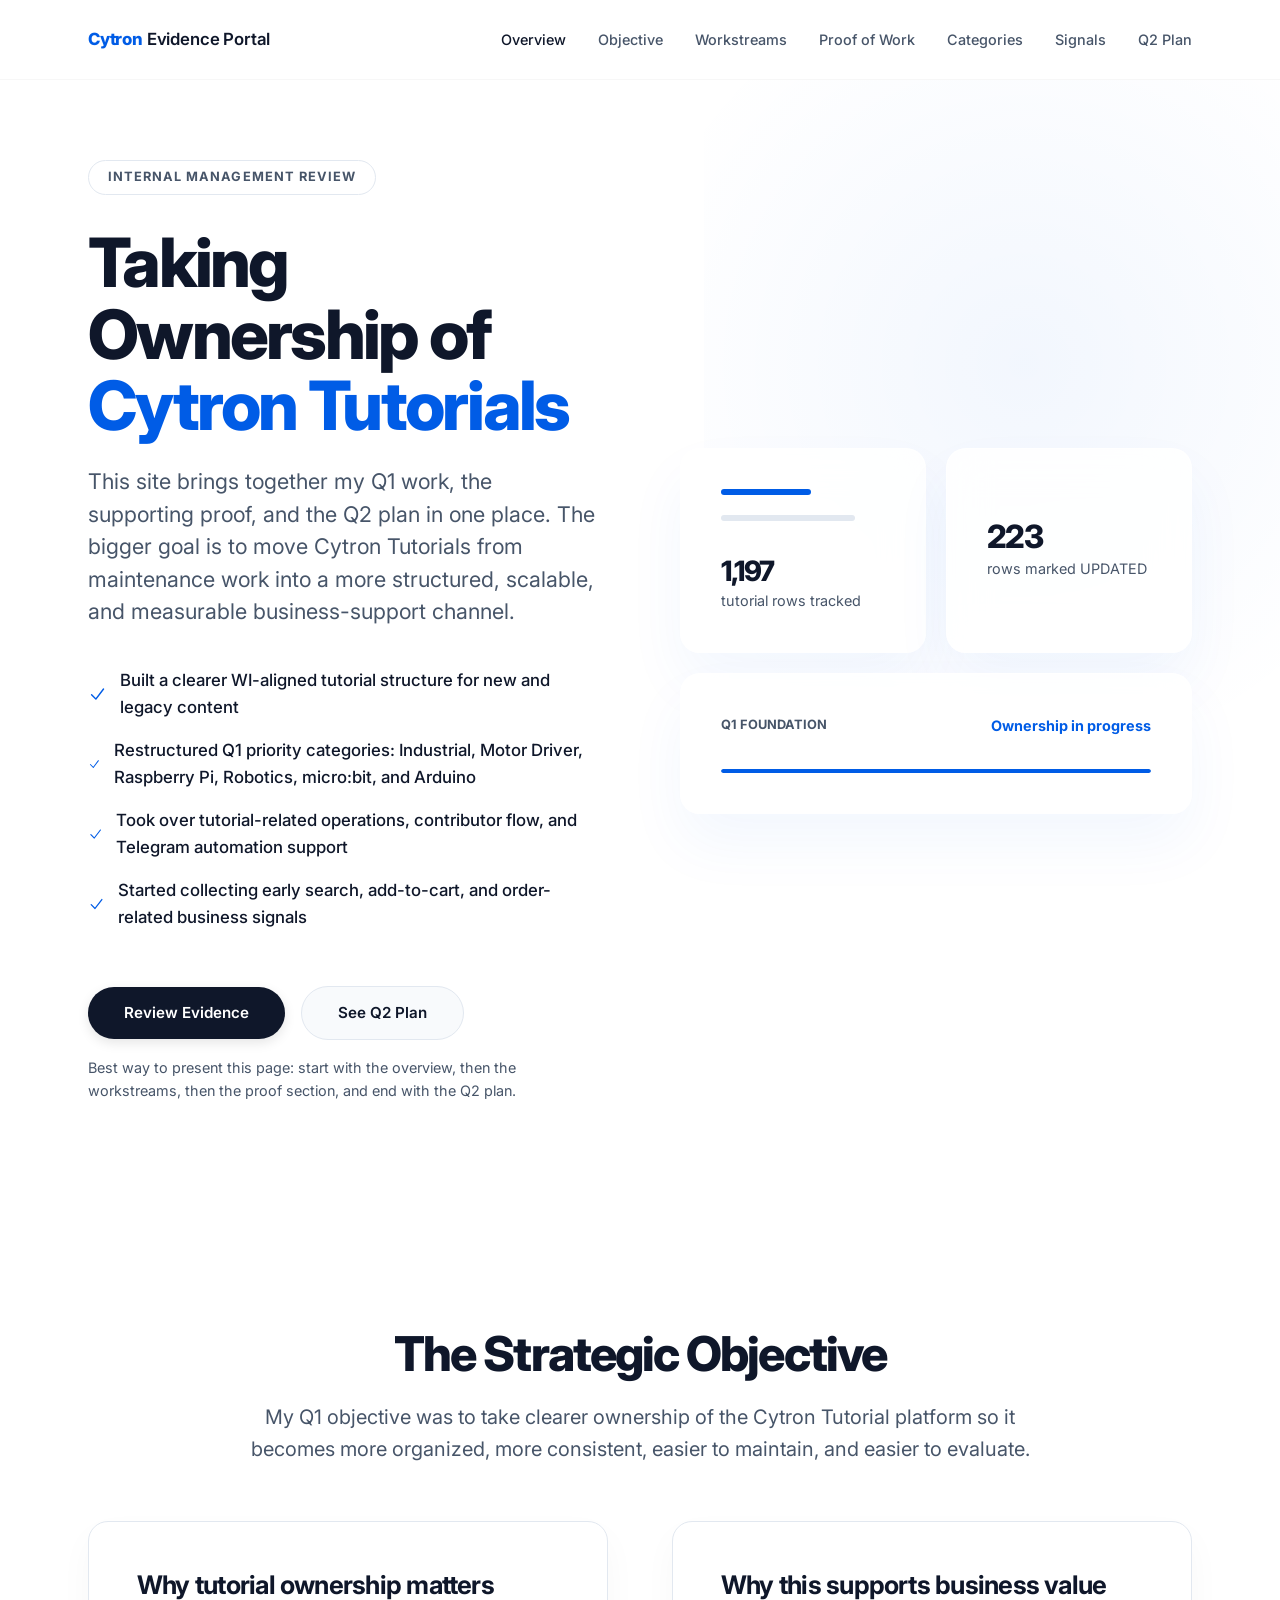
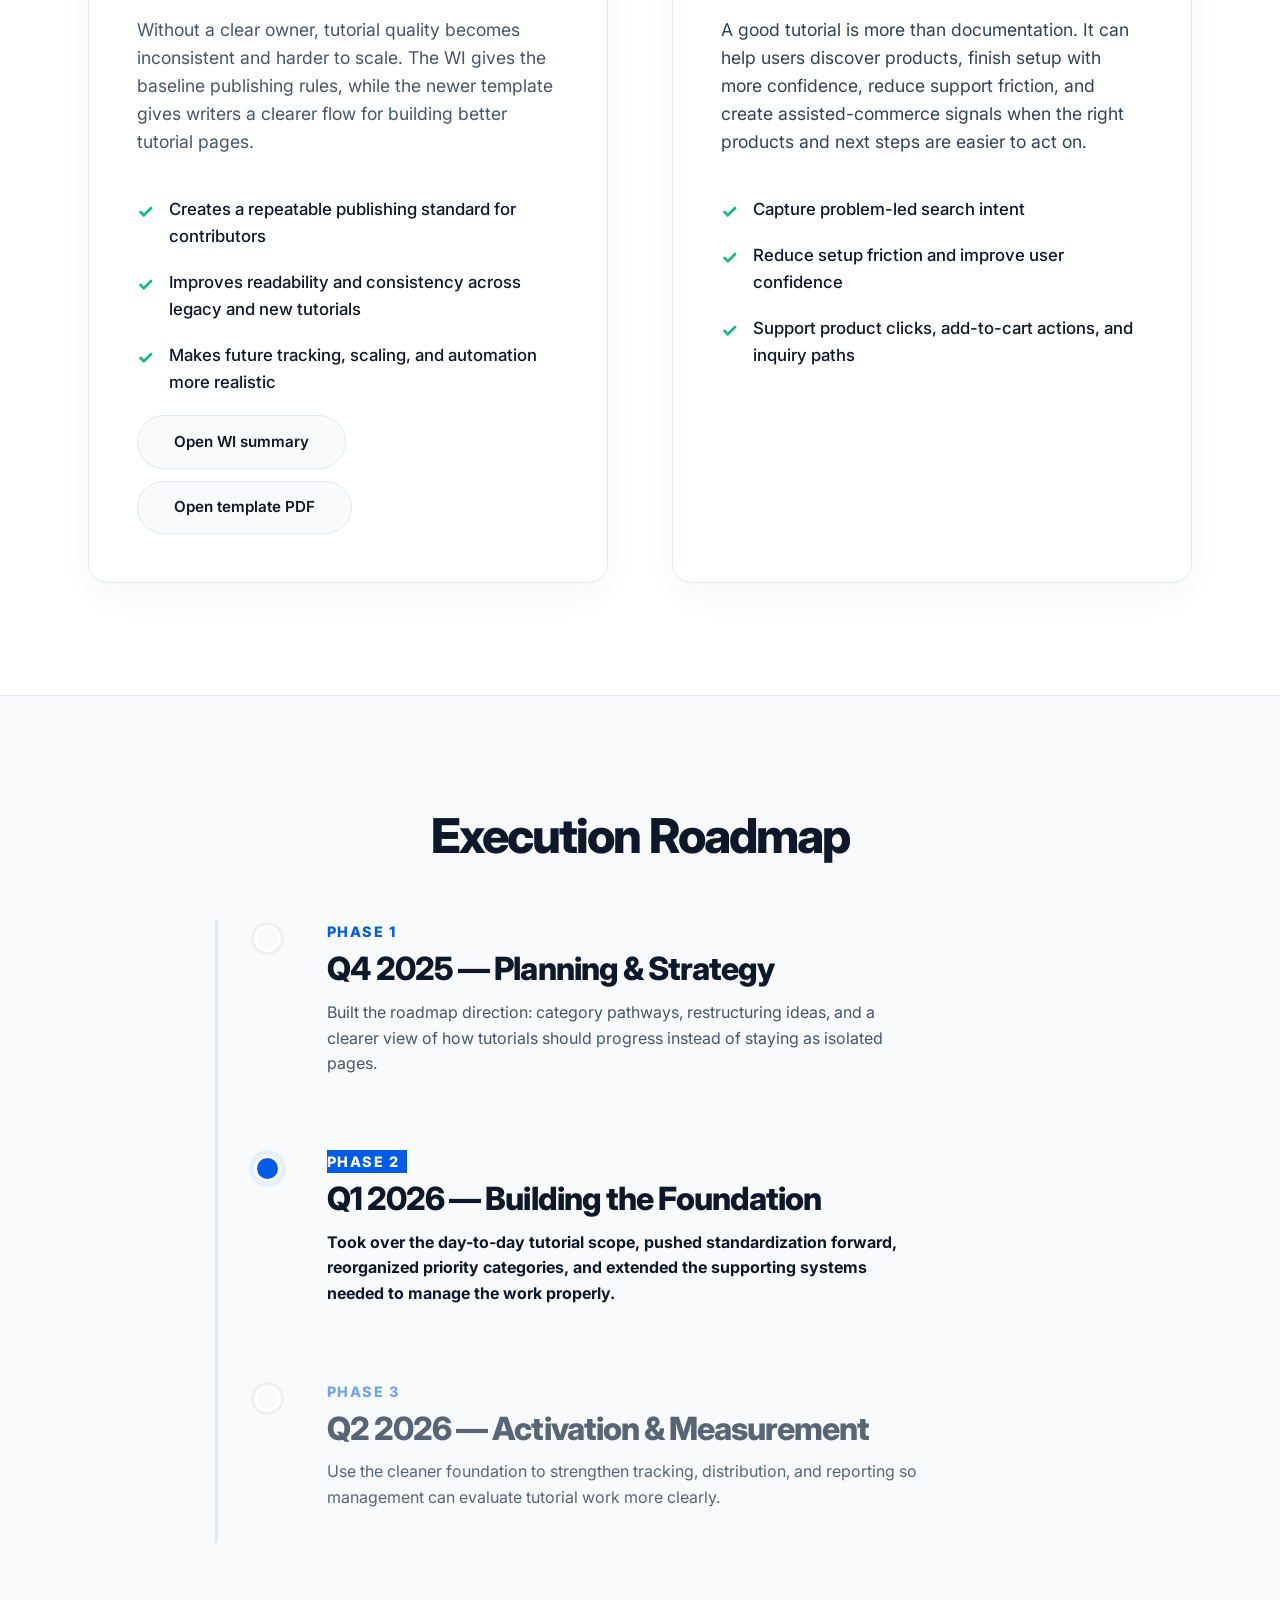
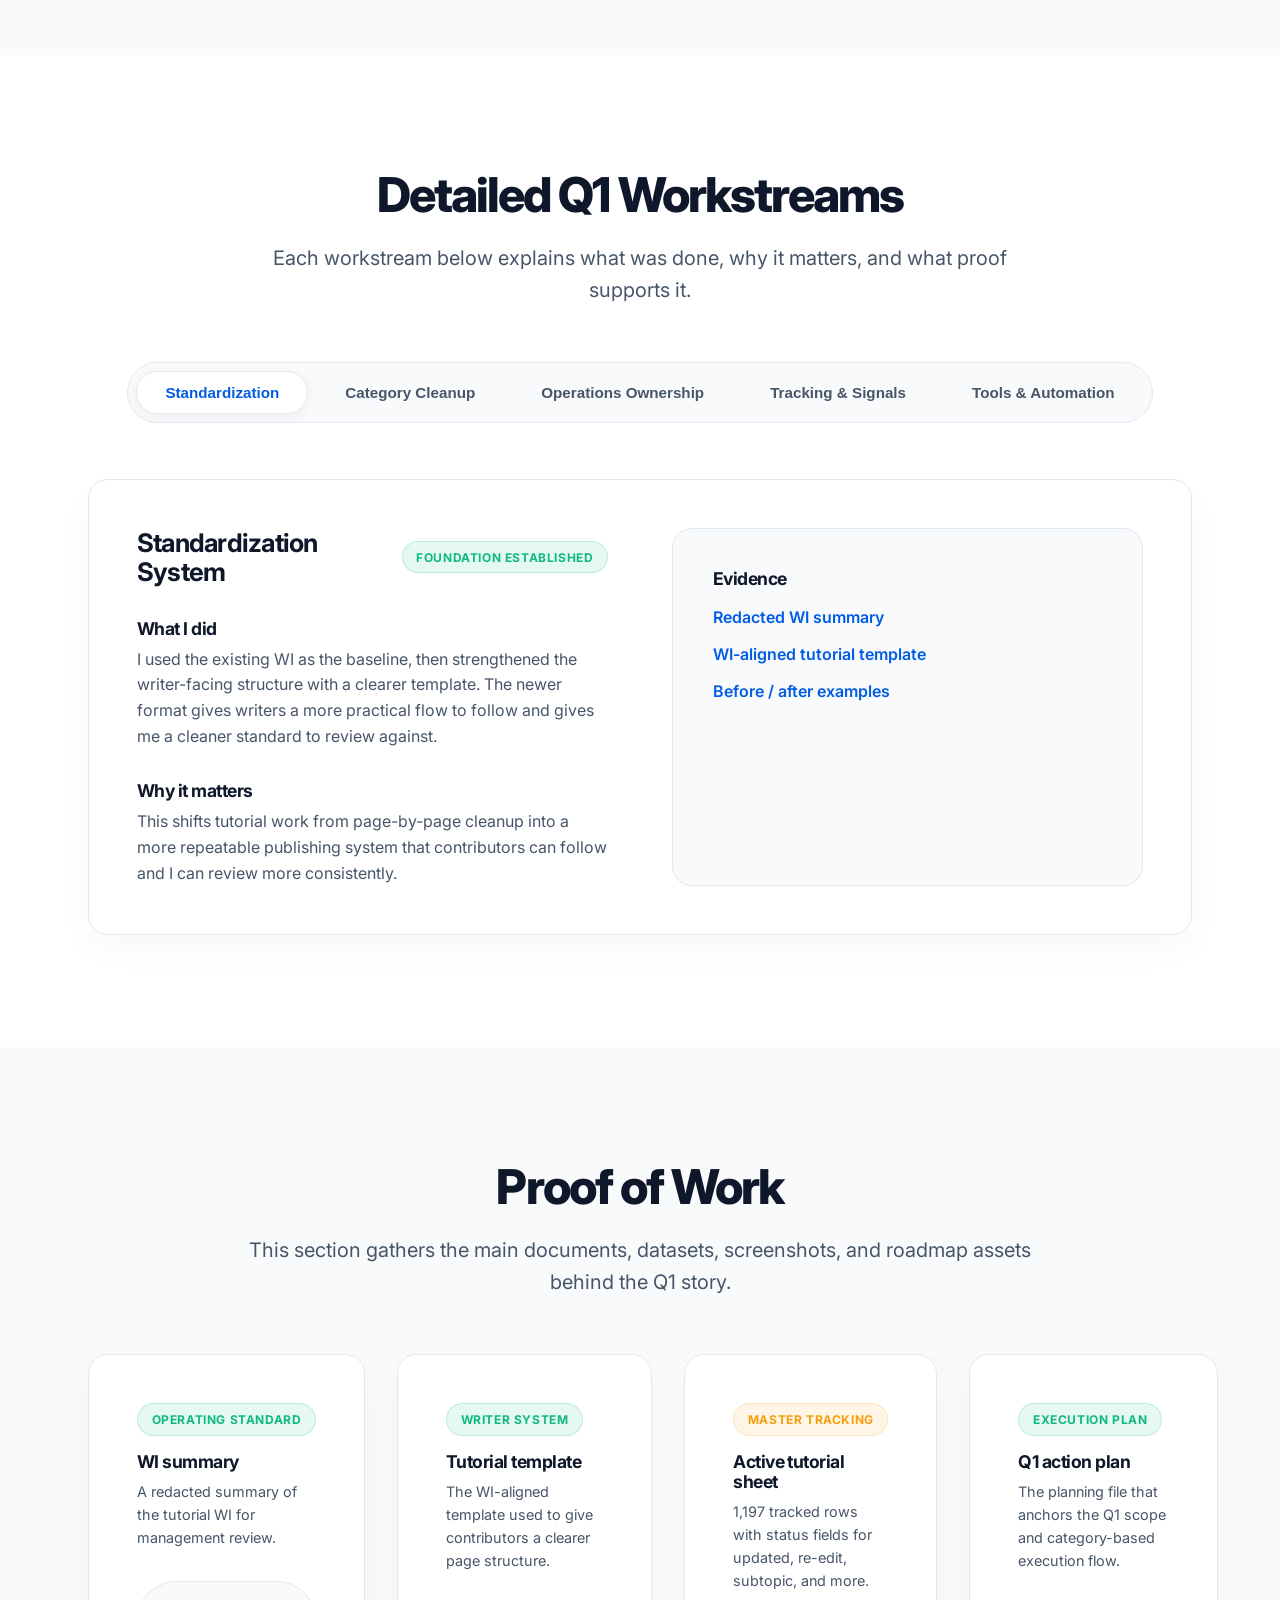
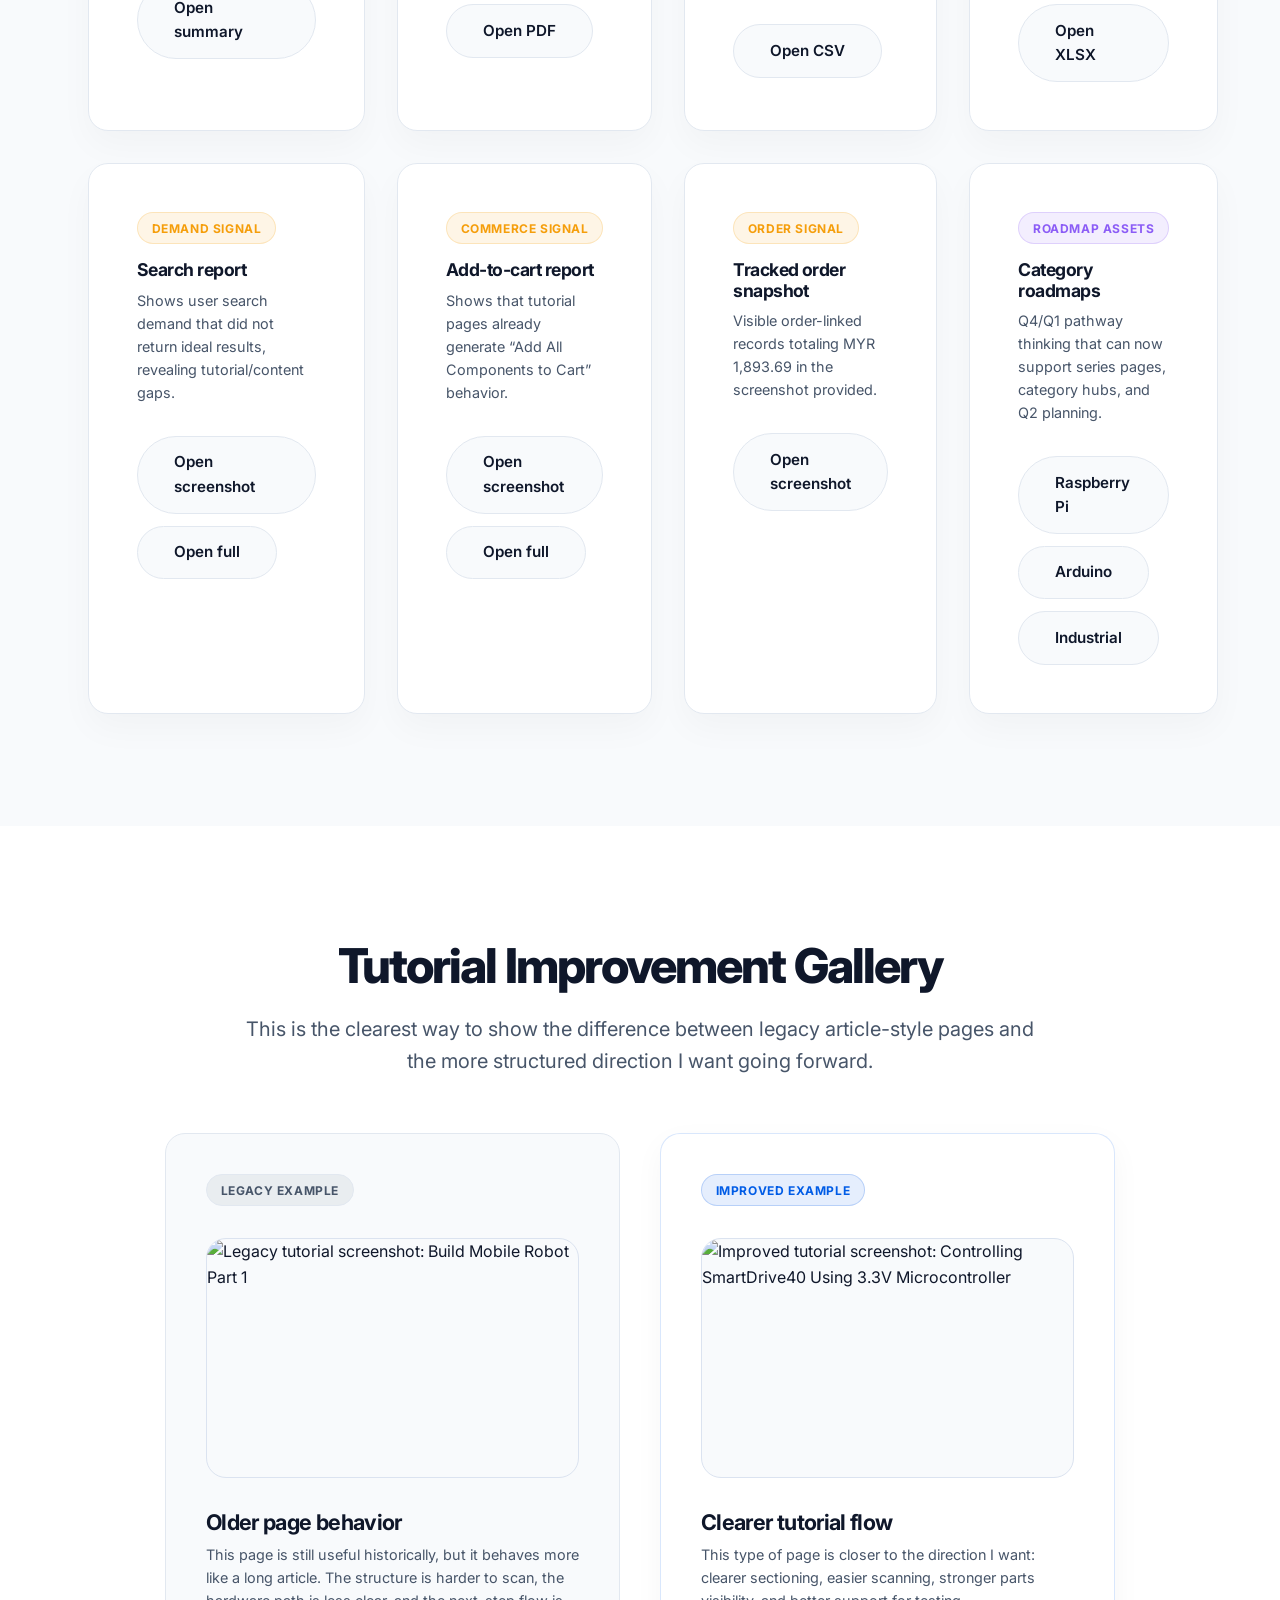
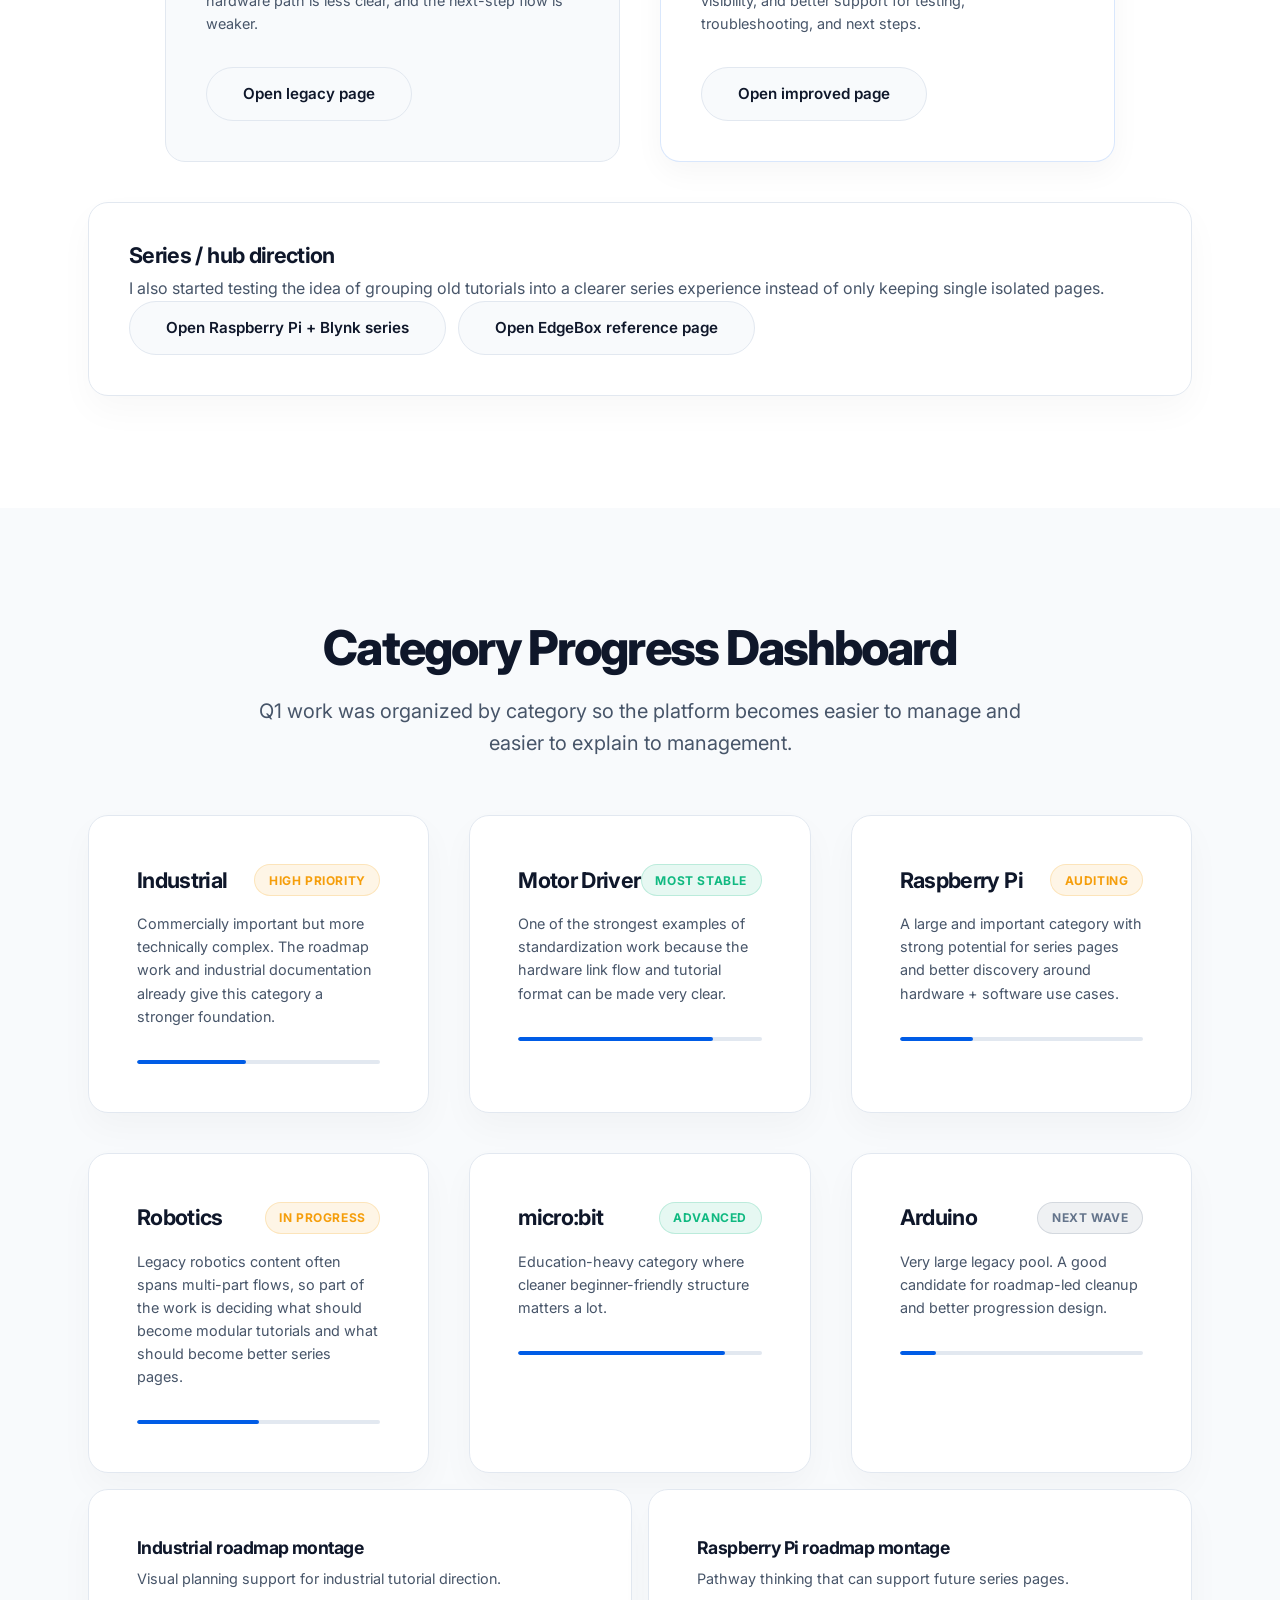
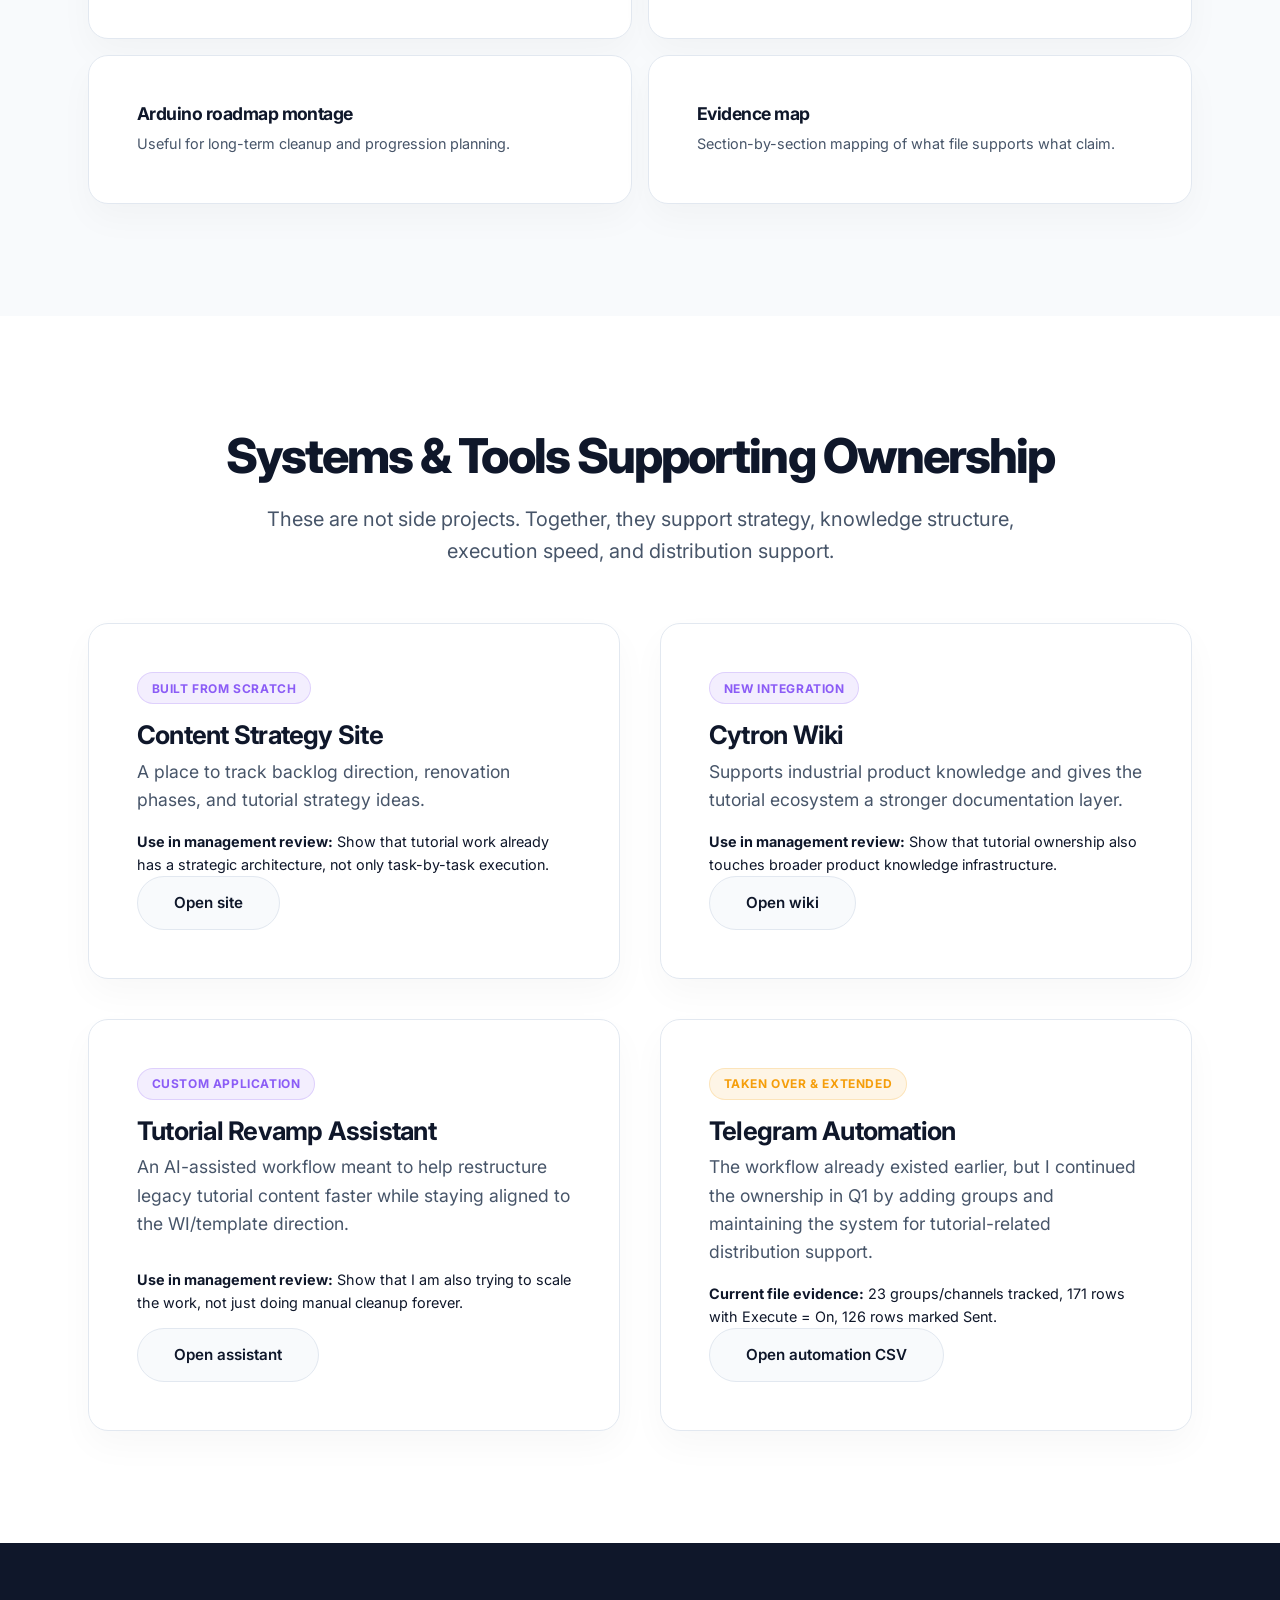
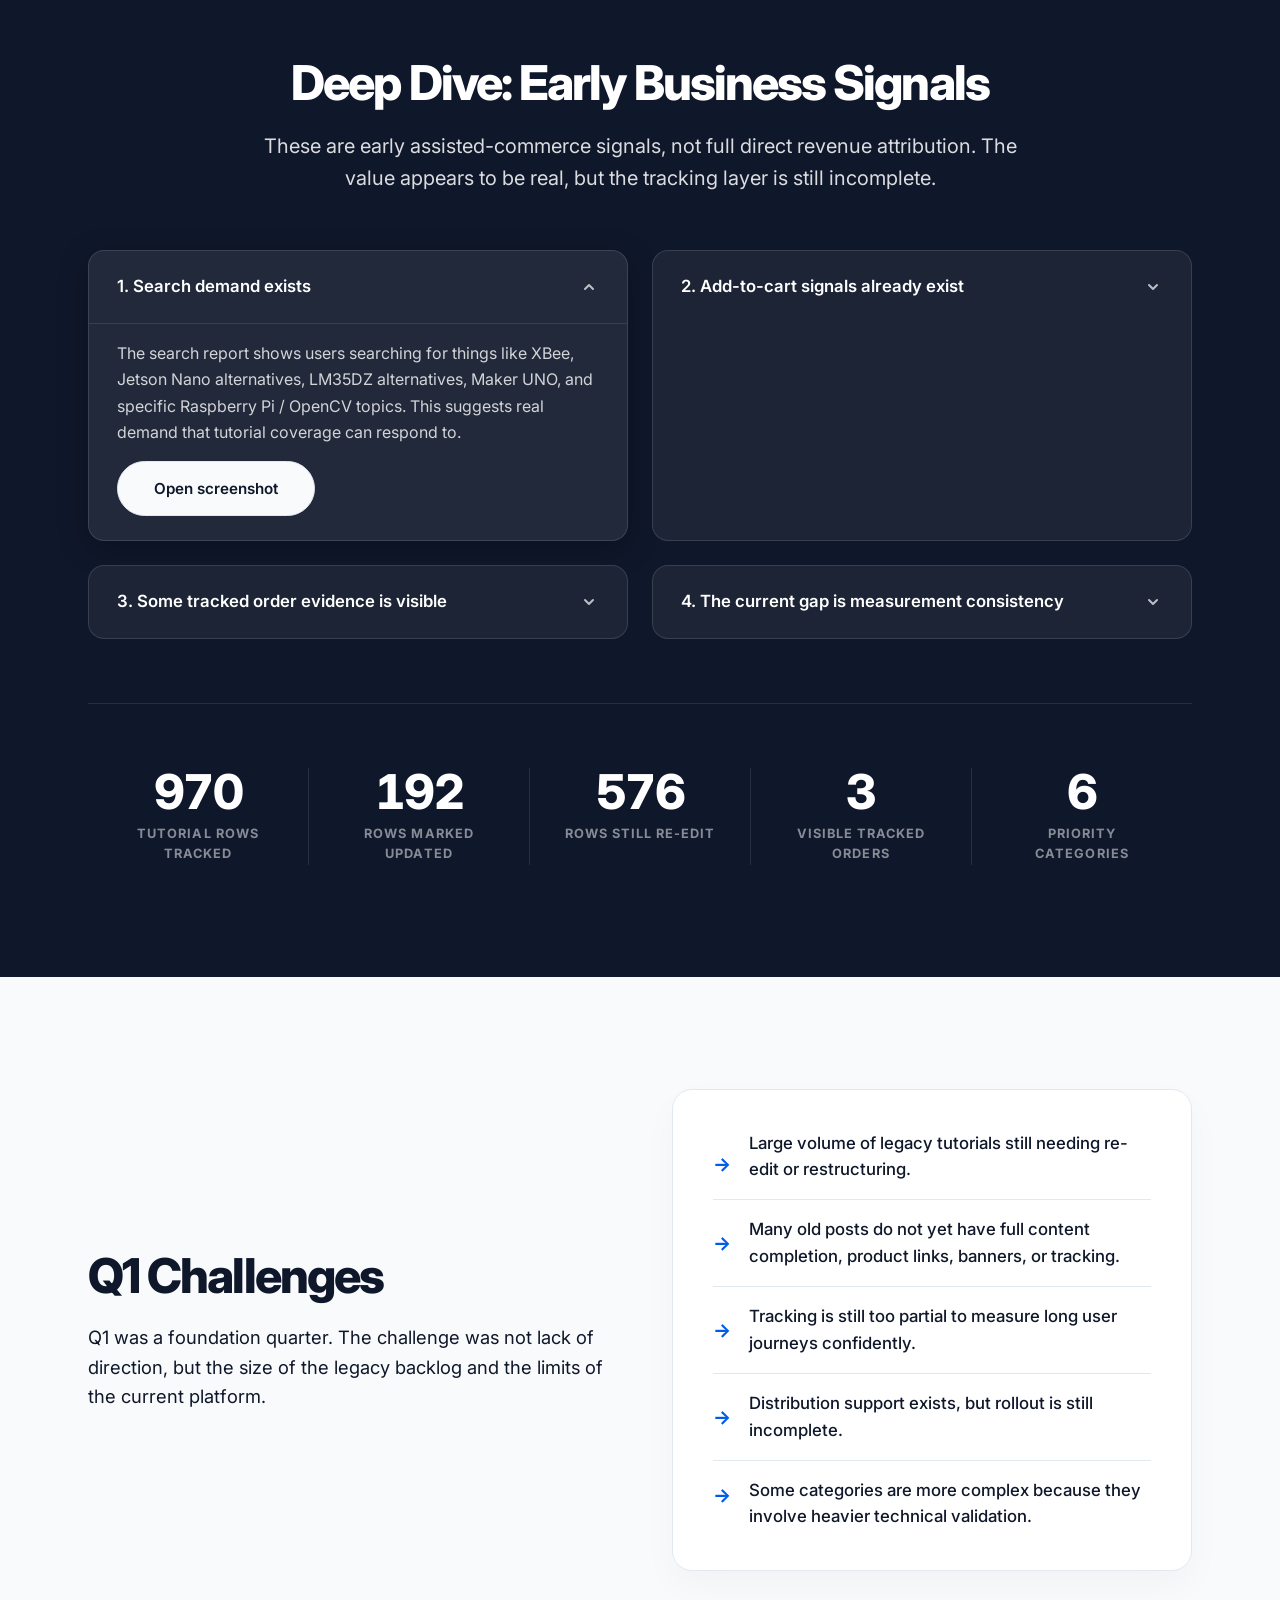
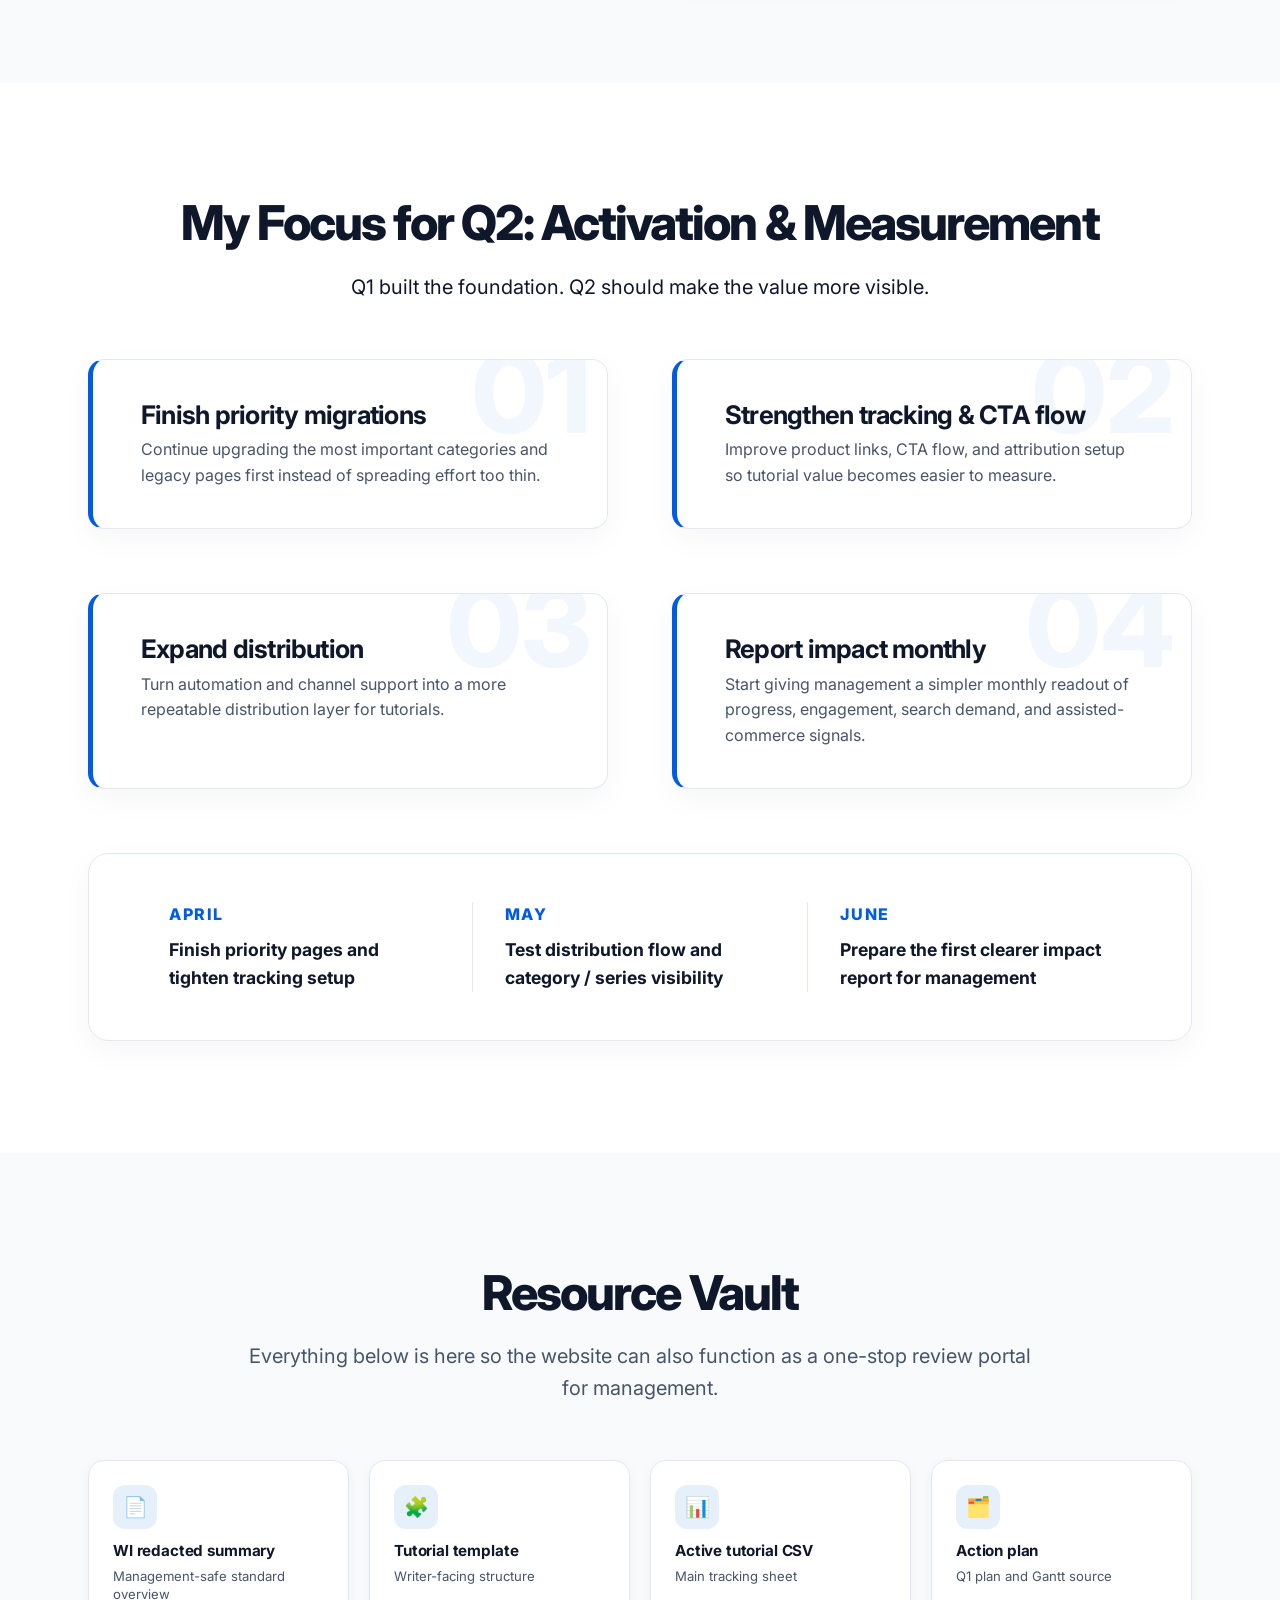
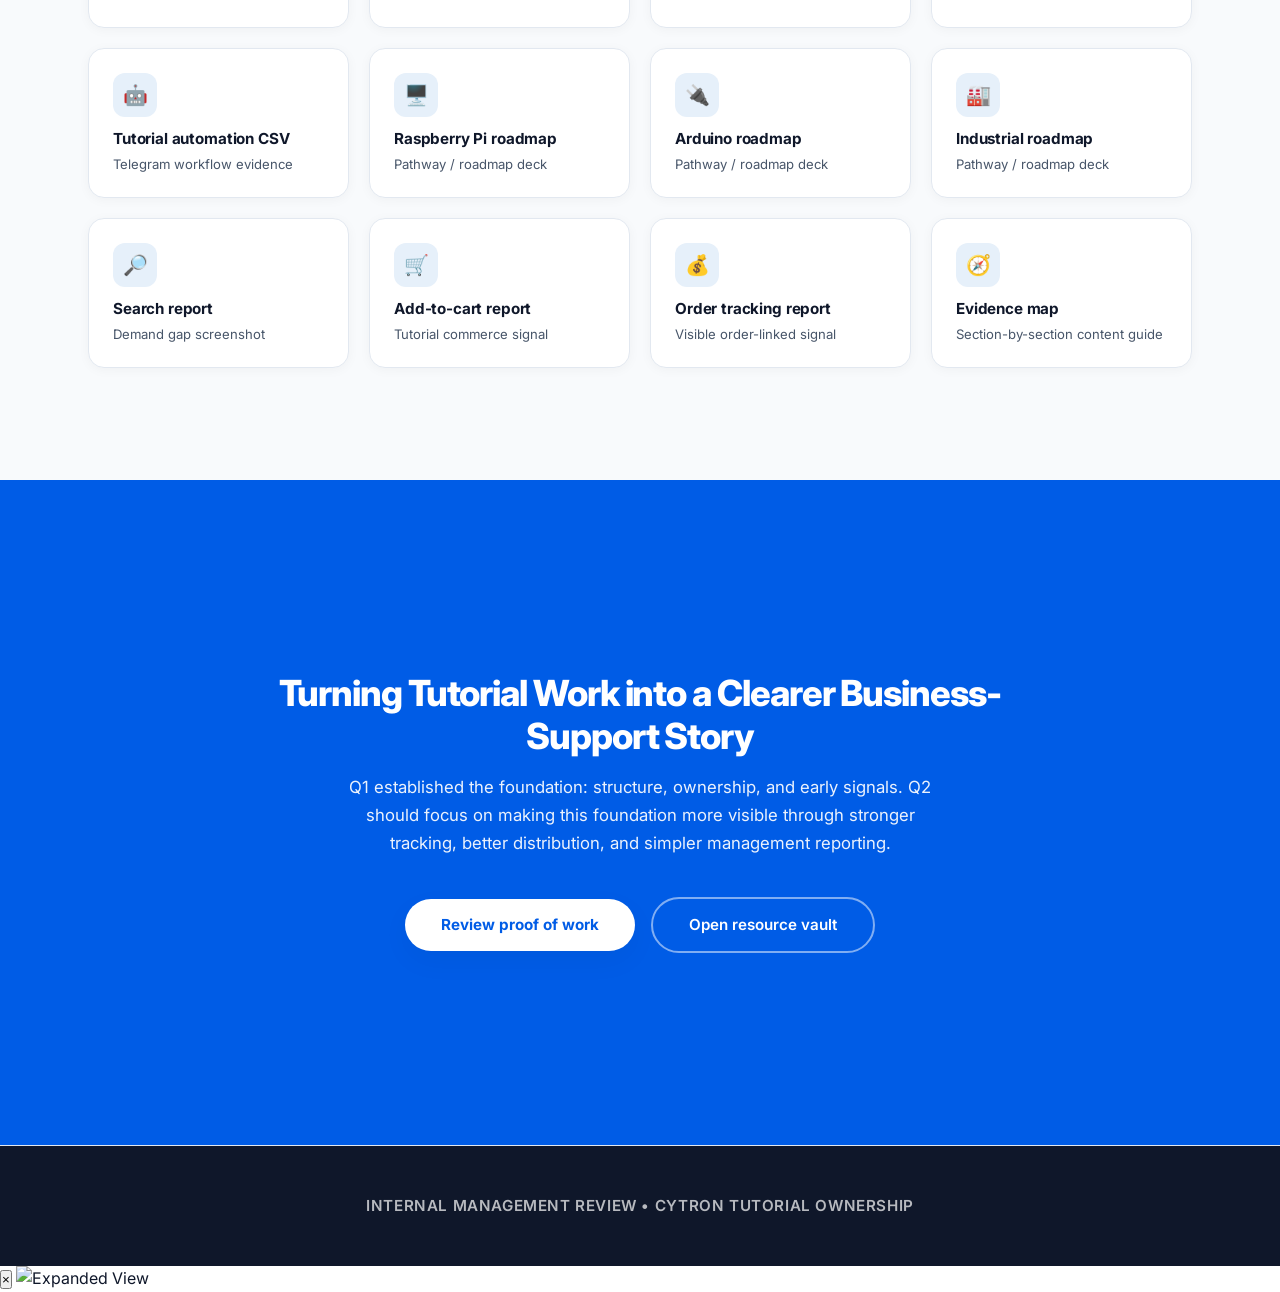
==== commit c679eaa0: "Add files via upload" ====
--- a/index.html
+++ b/index.html
@@ -152,11 +152,11 @@
       <p class="section-desc">Each workstream below explains what was done, why it matters, and what proof supports it.</p>
     </div>
     <div class="tab-nav">
-      <button class="tab-btn active" data-tab="ws-standardization">Standardization</button>
-      <button class="tab-btn" data-tab="ws-category">Category Cleanup</button>
-      <button class="tab-btn" data-tab="ws-ops">Operations Ownership</button>
-      <button class="tab-btn" data-tab="ws-tracking">Tracking & Signals</button>
-      <button class="tab-btn" data-tab="ws-tools">Tools & Automation</button>
+      <button type="button" class="tab-btn active" data-tab="ws-standardization">Standardization</button>
+      <button type="button" class="tab-btn" data-tab="ws-category">Category Cleanup</button>
+      <button type="button" class="tab-btn" data-tab="ws-ops">Operations Ownership</button>
+      <button type="button" class="tab-btn" data-tab="ws-tracking">Tracking & Signals</button>
+      <button type="button" class="tab-btn" data-tab="ws-tools">Tools & Automation</button>
     </div>
 
     <div id="ws-standardization" class="tab-pane active fade-in">
@@ -373,33 +373,27 @@
       <p class="section-desc">This is the clearest way to show the difference between legacy article-style pages and the more structured direction I want going forward.</p>
     </div>
     <div class="split-view gap-xl">
-      <div class="split-side border-subtle border-radius p-lg bg-light flex-column">
-        <span class="badge-status badge-outline mb-md">Legacy example</span>
-        <div class="image-placeholder" style="height:220px;">
-          <div class="flex-column items-center">
-            <span class="fs-xs" style="text-transform:uppercase; letter-spacing:0.05em;">Before example</span>
-            <span class="fs-md fw-bold text-dark mt-sm">Build Mobile Robot Part 1</span>
-          </div>
-        </div>
-        <h4 class="fs-lg text-dark mb-sm">Older page behavior</h4>
-        <p class="text-muted fs-sm mb-md">This page is still useful historically, but it behaves more like a long article. The structure is harder to scan, the hardware path is less clear, and the next-step flow is weaker.</p>
-        <div class="proof-actions">
-          <a class="btn btn-secondary btn-sm" href="https://my.cytron.io/tutorial/build-mobile-robot-part-1" target="_blank">Open live page</a>
-        </div>
-      </div>
-
-      <div class="split-side border-subtle border-radius p-lg bg-white flex-column shadow-soft">
-        <span class="badge-status badge-done mb-md text-white" style="background:var(--brand-blue)">Improved example</span>
-        <div class="image-placeholder" style="height:220px; border-color:rgba(0, 92, 230, 0.3); background: rgba(0,92,230,0.03); color:var(--brand-blue);">
-          <div class="flex-column items-center">
-            <span class="fs-xs" style="text-transform:uppercase; letter-spacing:0.05em;">After example</span>
-            <span class="fs-md fw-bold text-blue mt-sm">Controlling SmartDrive40 Using 3.3V Microcontroller</span>
-          </div>
-        </div>
-        <h4 class="fs-lg text-dark mb-sm">Clearer tutorial flow</h4>
-        <p class="text-muted fs-sm mb-md">This type of page is closer to the direction I want: clearerer sectioning, easier scanning, stronger parts visibility, and better support for testing, troubleshooting, and next steps.</p>
-        <div class="proof-actions">
-          <a class="btn btn-secondary btn-sm" href="https://my.cytron.io/tutorial/controlling-smartdrive40-using-3-3v-microcontroller" target="_blank">Open live page</a>
+      <div class="split-side border-subtle border-radius p-lg bg-light flex-column h-100">
+        <div class="mb-lg"><span class="badge-status" style="background: rgba(100, 116, 139, 0.1); color: var(--text-muted); border: 1px solid var(--border-color);">Legacy Example</span></div>
+        <div class="comparison-preview">
+          <img src="assets/images/before-mobile-robot.png" alt="Legacy tutorial screenshot: Build Mobile Robot Part 1">
+        </div>
+        <h4 class="fs-lg text-dark mb-sm mt-sm">Older page behavior</h4>
+        <p class="text-muted fs-sm mb-lg">This page is still useful historically, but it behaves more like a long article. The structure is harder to scan, the hardware path is less clear, and the next-step flow is weaker.</p>
+        <div class="proof-actions mt-auto">
+          <a class="btn btn-secondary btn-sm" href="https://my.cytron.io/tutorial/build-mobile-robot-part-1" target="_blank">Open legacy page</a>
+        </div>
+      </div>
+
+      <div class="split-side border-radius p-lg flex-column shadow-soft h-100" style="background:#fff; border: 1px solid rgba(0, 92, 230, 0.15);">
+        <div class="mb-lg"><span class="badge-status" style="background: rgba(0, 92, 230, 0.1); color: var(--brand-blue); border: 1px solid rgba(0, 92, 230, 0.2);">Improved Example</span></div>
+        <div class="comparison-preview">
+          <img src="assets/images/after-smartdrive40.png" alt="Improved tutorial screenshot: Controlling SmartDrive40 Using 3.3V Microcontroller">
+        </div>
+        <h4 class="fs-lg text-dark mb-sm mt-sm">Clearer tutorial flow</h4>
+        <p class="text-muted fs-sm mb-lg">This type of page is closer to the direction I want: clearer sectioning, easier scanning, stronger parts visibility, and better support for testing, troubleshooting, and next steps.</p>
+        <div class="proof-actions mt-auto">
+          <a class="btn btn-secondary btn-sm" href="https://my.cytron.io/tutorial/controlling-smartdrive40-using-3-3v-microcontroller" target="_blank">Open improved page</a>
         </div>
       </div>
     </div>
@@ -505,37 +499,37 @@
   <div class="container animate-fade-up">
     <div class="text-center max-w-lg mx-auto mb-xl">
       <h2 class="section-title text-white">Deep Dive: Early Business Signals</h2>
-      <p class="section-desc text-white-muted" style="font-size:1.1rem;">These are early assisted-commerce signals, not full direct revenue attribution. The value appears to be real, but the tracking layer is still incomplete.</p>
+      <p class="section-desc text-white-muted">These are early assisted-commerce signals, not full direct revenue attribution. The value appears to be real, but the tracking layer is still incomplete.</p>
     </div>
 
     <div class="grid-2 gap-xl mb-xl">
-      <details class="accordion flex-column border-radius" open style="background:rgba(255,255,255,0.05); border-color:rgba(255,255,255,0.1);">
-        <summary style="color:#fff;">1. Search demand exists</summary>
-        <div class="acc-content" style="border-top-color:rgba(255,255,255,0.1); color:rgba(255,255,255,0.75);">
+      <details class="accordion" open>
+        <summary>1. Search demand exists</summary>
+        <div class="acc-content">
           <p>The search report shows users searching for things like XBee, Jetson Nano alternatives, LM35DZ alternatives, Maker UNO, and specific Raspberry Pi / OpenCV topics. This suggests real demand that tutorial coverage can respond to.</p>
           <div class="proof-actions"><a class="btn btn-secondary btn-sm" href="assets/Search_Report.png" target="_blank">Open screenshot</a></div>
         </div>
       </details>
 
-      <details class="accordion flex-column border-radius" style="background:rgba(255,255,255,0.05); border-color:rgba(255,255,255,0.1);">
-        <summary style="color:#fff;">2. Add-to-cart signals already exist</summary>
-        <div class="acc-content" style="border-top-color:rgba(255,255,255,0.1); color:rgba(255,255,255,0.75);">
+      <details class="accordion">
+        <summary>2. Add-to-cart signals already exist</summary>
+        <div class="acc-content">
           <p>The add-to-cart screenshot shows tutorial pages already generating “Add All Components to Cart” behavior. This suggests a good tutorial can influence buying confidence during evaluation.</p>
           <div class="proof-actions"><a class="btn btn-secondary btn-sm" href="assets/Add_to_Cart_Report.png" target="_blank">Open screenshot</a></div>
         </div>
       </details>
 
-      <details class="accordion flex-column border-radius" style="background:rgba(255,255,255,0.05); border-color:rgba(255,255,255,0.1);">
-        <summary style="color:#fff;">3. Some tracked order evidence is visible</summary>
-        <div class="acc-content" style="border-top-color:rgba(255,255,255,0.1); color:rgba(255,255,255,0.75);">
+      <details class="accordion">
+        <summary>3. Some tracked order evidence is visible</summary>
+        <div class="acc-content">
           <p>The order screenshot shows 3 visible tracked records totaling MYR 1,893.69. This is not enough to claim full revenue attribution yet, but it is enough to show that tutorial-assisted commerce is plausible and worth measuring properly.</p>
           <div class="proof-actions"><a class="btn btn-secondary btn-sm" href="assets/Order_Tracking_Report.png" target="_blank">Open screenshot</a></div>
         </div>
       </details>
 
-      <details class="accordion flex-column border-radius" style="background:rgba(255,255,255,0.05); border-color:rgba(255,255,255,0.1);">
-        <summary style="color:#ef4444;">4. The current gap is measurement consistency</summary>
-        <div class="acc-content" style="border-top-color:rgba(255,255,255,0.1); color:rgba(255,255,255,0.75);">
+      <details class="accordion">
+        <summary>4. The current gap is measurement consistency</summary>
+        <div class="acc-content">
           <p>The main limitation is not whether value exists. It is whether the platform can consistently connect tutorial interactions back to later inquiry, cart, and order behavior across the full user journey.</p>
         </div>
       </details>
@@ -658,12 +652,12 @@
 
 <section class="section-spacing bg-brand overflow-hidden relative text-center">
   <div class="container animate-fade-up py-xl">
-    <h2 class="section-title text-white mb-md" style="font-size:2.75rem; max-width:900px; margin-left:auto; margin-right:auto;">Turning Tutorial Work into a Clearer Business Support Story</h2>
-    <p class="section-desc text-white opacity-90 mx-auto" style="max-width: 800px; font-size:1.15rem; line-height:1.6;">
+    <h2 class="section-title text-white" style="max-width:820px; margin-left:auto; margin-right:auto;">Turning Tutorial Work into a Clearer Business-Support Story</h2>
+    <p class="section-desc text-white mx-auto" style="max-width:600px;">
       Q1 established the foundation: structure, ownership, and early signals. Q2 should focus on making this foundation more visible through stronger tracking, better distribution, and simpler management reporting.
     </p>
-    <div class="cta-group justify-center mt-xl">
-      <a href="#evidence" class="btn btn-white text-brand fw-bold shadow-soft">Review proof of work</a>
+    <div class="cta-group justify-center">
+      <a href="#evidence" class="btn btn-white fw-bold shadow-soft">Review proof of work</a>
       <a href="#vault" class="btn btn-outline-white">Open resource vault</a>
     </div>
   </div>
--- a/styles.css
+++ b/styles.css
@@ -254,6 +254,42 @@
     .section-spacing { padding: 5rem 0; }
 }
 
+/* Status Badges */
+.badge-status {
+    display: inline-flex;
+    align-items: center;
+    padding: 0.35rem 0.85rem;
+    font-size: 0.75rem;
+    font-weight: 700;
+    border-radius: 30px;
+    letter-spacing: 0.05em;
+    text-transform: uppercase;
+    white-space: nowrap;
+}
+.badge-done { background: rgba(16, 185, 129, 0.1); color: #10b981; border: 1px solid rgba(16, 185, 129, 0.2); }
+.badge-progress { background: rgba(245, 158, 11, 0.1); color: #f59e0b; border: 1px solid rgba(245, 158, 11, 0.2); }
+.badge-tool { background: rgba(139, 92, 246, 0.1); color: #8b5cf6; border: 1px solid rgba(139, 92, 246, 0.2); }
+.badge-planned { background: rgba(100, 116, 139, 0.1); color: #64748b; border: 1px solid rgba(100, 116, 139, 0.2); }
+
+/* Tutorial Comparison Preview */
+.comparison-preview {
+  width: 100%;
+  height: 240px;
+  border-radius: 20px;
+  overflow: hidden;
+  border: 1px solid #dbe3f0;
+  background: #f8fafc;
+  margin-bottom: 1.5rem;
+}
+
+.comparison-preview img {
+  width: 100%;
+  height: 100%;
+  object-fit: cover;
+  object-position: top center;
+  display: block;
+}
+
 /* Premium Segmented Pill Tabs */
 .tab-nav {
     display: flex;
@@ -298,3 +334,236 @@
 .h-100 { height: 100%; }
 .items-start { align-items: flex-start; }
 
+/* ===================================================
+   SECTION 1 — DEEP DIVE: EARLY BUSINESS SIGNALS
+   Accordion / details fix
+   =================================================== */
+#signals .section-desc.text-white-muted {
+    color: rgba(255, 255, 255, 0.85);
+}
+
+details.accordion {
+    /* Reset browser default appearance */
+    list-style: none;
+    display: flex;
+    flex-direction: column;
+    background: rgba(255, 255, 255, 0.06);
+    border: 1px solid rgba(255, 255, 255, 0.12);
+    border-radius: 16px;
+    overflow: hidden;
+    transition: background 0.3s ease, box-shadow 0.3s ease;
+    min-height: 72px; /* prevents collapsed items from shrinking to pills */
+}
+
+details.accordion:hover {
+    background: rgba(255, 255, 255, 0.09);
+}
+
+details.accordion[open] {
+    background: rgba(255, 255, 255, 0.08);
+    box-shadow: 0 8px 30px rgba(0, 0, 0, 0.25);
+}
+
+details.accordion > summary {
+    /* Remove native browser triangle/marker */
+    list-style: none;
+    display: flex;
+    align-items: center;
+    justify-content: space-between;
+    gap: 1rem;
+    padding: 1.25rem 1.75rem;
+    cursor: pointer;
+    font-size: 1.05rem;
+    font-weight: 600;
+    color: #ffffff;
+    user-select: none;
+    min-height: 72px;
+    line-height: 1.4;
+}
+
+details.accordion > summary::-webkit-details-marker,
+details.accordion > summary::marker {
+    display: none;
+    content: '';
+}
+
+/* Custom chevron icon */
+details.accordion > summary::after {
+    content: '';
+    display: block;
+    flex-shrink: 0;
+    width: 20px;
+    height: 20px;
+    background-image: url("data:image/svg+xml,%3Csvg xmlns='http://www.w3.org/2000/svg' viewBox='0 0 20 20' fill='rgba(255,255,255,0.7)'%3E%3Cpath fill-rule='evenodd' d='M5.293 7.293a1 1 0 011.414 0L10 10.586l3.293-3.293a1 1 0 111.414 1.414l-4 4a1 1 0 01-1.414 0l-4-4a1 1 0 010-1.414z' clip-rule='evenodd'/%3E%3C/svg%3E");
+    background-repeat: no-repeat;
+    background-size: contain;
+    transition: transform 0.3s ease;
+}
+
+details.accordion[open] > summary::after {
+    transform: rotate(180deg);
+}
+
+details.accordion .acc-content {
+    padding: 0 1.75rem 1.5rem 1.75rem;
+    border-top: 1px solid rgba(255, 255, 255, 0.1);
+    color: rgba(255, 255, 255, 0.8);
+    font-size: 1rem;
+    line-height: 1.65;
+}
+
+details.accordion .acc-content p {
+    margin-top: 1rem;
+    margin-bottom: 1rem;
+}
+
+details.accordion .acc-content .proof-actions {
+    margin-top: 1rem;
+}
+
+/* The grid containing the accordions */
+#signals .grid-2.gap-xl.mb-xl {
+    gap: 1.5rem;
+    margin-bottom: 3rem;
+}
+
+/* Assisted-commerce note if any */
+#signals .text-white-muted {
+    color: rgba(255, 255, 255, 0.85);
+}
+
+/* ===================================================
+   SECTION 2 — RESOURCE VAULT
+   Card grid fix
+   =================================================== */
+.vault-grid {
+    display: grid;
+    grid-template-columns: repeat(4, 1fr);
+    gap: 1.25rem;
+}
+
+@media (max-width: 1024px) {
+    .vault-grid { grid-template-columns: repeat(3, 1fr); }
+}
+
+@media (max-width: 768px) {
+    .vault-grid { grid-template-columns: repeat(2, 1fr); }
+}
+
+@media (max-width: 480px) {
+    .vault-grid { grid-template-columns: 1fr; }
+}
+
+.vault-item {
+    display: flex;
+    flex-direction: column;
+    gap: 0.75rem;
+    padding: 1.5rem;
+    background: #ffffff;
+    border: 1px solid var(--border-color);
+    border-radius: 16px;
+    box-shadow: 0 2px 12px rgba(0, 0, 0, 0.04);
+    text-decoration: none;
+    color: inherit;
+    transition: transform 0.25s ease, box-shadow 0.25s ease, border-color 0.25s ease;
+    cursor: pointer;
+}
+
+.vault-item:hover {
+    transform: translateY(-4px);
+    box-shadow: 0 12px 32px rgba(0, 92, 230, 0.1);
+    border-color: rgba(0, 92, 230, 0.2);
+}
+
+.vault-icon {
+    display: flex;
+    align-items: center;
+    justify-content: center;
+    width: 44px;
+    height: 44px;
+    background: var(--brand-blue-light);
+    border-radius: 12px;
+    font-size: 1.25rem;
+    line-height: 1;
+    flex-shrink: 0;
+}
+
+.vault-info {
+    display: flex;
+    flex-direction: column;
+    gap: 0.35rem;
+}
+
+.vault-info h4 {
+    font-size: 0.95rem;
+    font-weight: 700;
+    color: var(--text-dark);
+    letter-spacing: -0.01em;
+    line-height: 1.3;
+    margin: 0;
+}
+
+.vault-info p {
+    font-size: 0.82rem;
+    color: var(--text-muted);
+    margin: 0;
+    line-height: 1.4;
+    font-weight: 400;
+}
+
+/* ===================================================
+   SECTION 3 — FINAL CLOSING CTA
+   Contrast + spacing fix
+   =================================================== */
+.bg-brand .section-title.text-white {
+    font-size: 2.25rem;
+    line-height: 1.2;
+    margin-bottom: 1rem;
+    letter-spacing: -0.03em;
+}
+
+.bg-brand .section-desc.text-white {
+    /* Replace inherited opacity with an explicit high-contrast color */
+    color: rgba(255, 255, 255, 0.92) !important;
+    opacity: 1 !important;
+    font-size: 1.05rem;
+    line-height: 1.65;
+    margin-bottom: 0;
+    max-width: 600px;
+}
+
+.bg-brand .cta-group {
+    margin-top: 2.5rem;
+    gap: 1rem;
+}
+
+.bg-brand .py-xl {
+    padding-top: 5rem;
+    padding-bottom: 5rem;
+}
+
+.btn-white {
+    background: #fff;
+    color: var(--brand-blue);
+    font-weight: 700;
+}
+
+.btn-white:hover {
+    background: #f0f4ff;
+    transform: translateY(-2px);
+    box-shadow: 0 10px 25px rgba(255, 255, 255, 0.25);
+}
+
+.btn-outline-white {
+    border: 2px solid rgba(255, 255, 255, 0.5);
+    color: #fff;
+    background: transparent;
+}
+
+.btn-outline-white:hover {
+    background: rgba(255, 255, 255, 0.12);
+    border-color: #fff;
+    transform: translateY(-2px);
+}
+
+
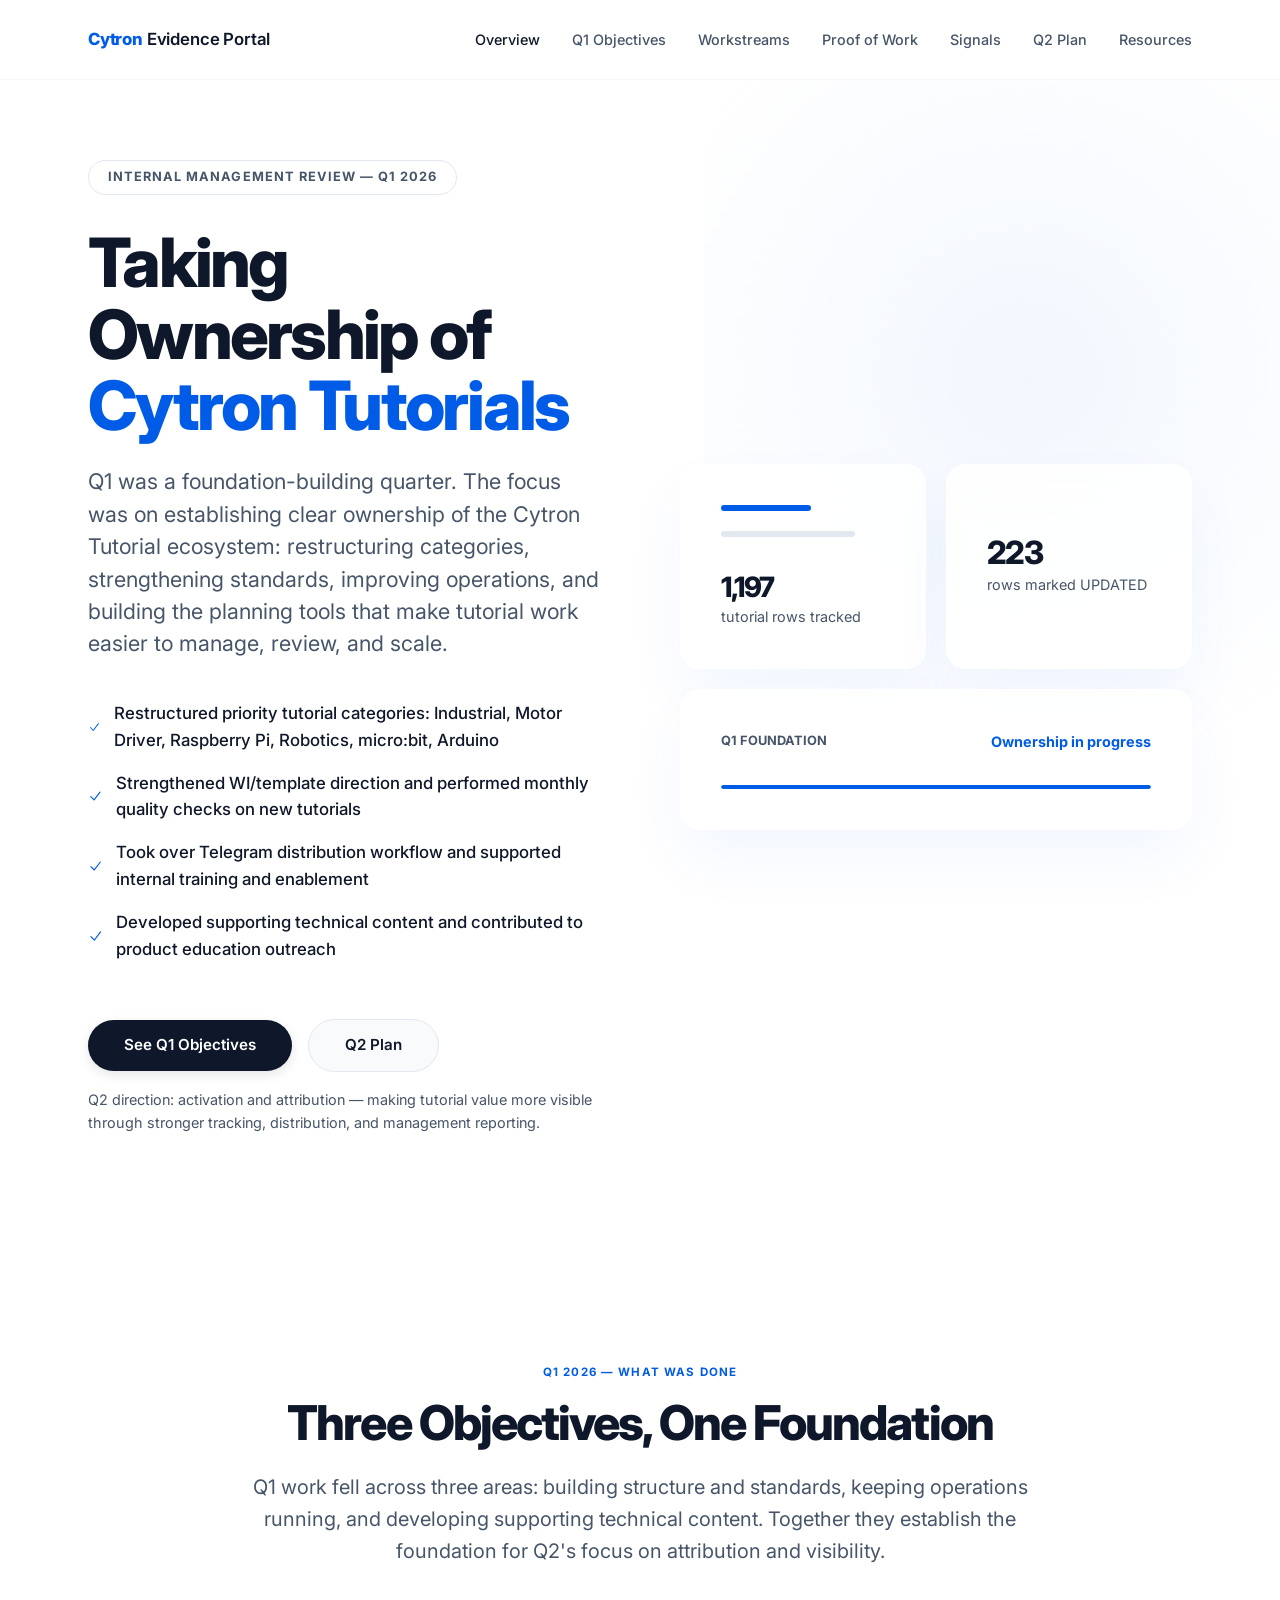
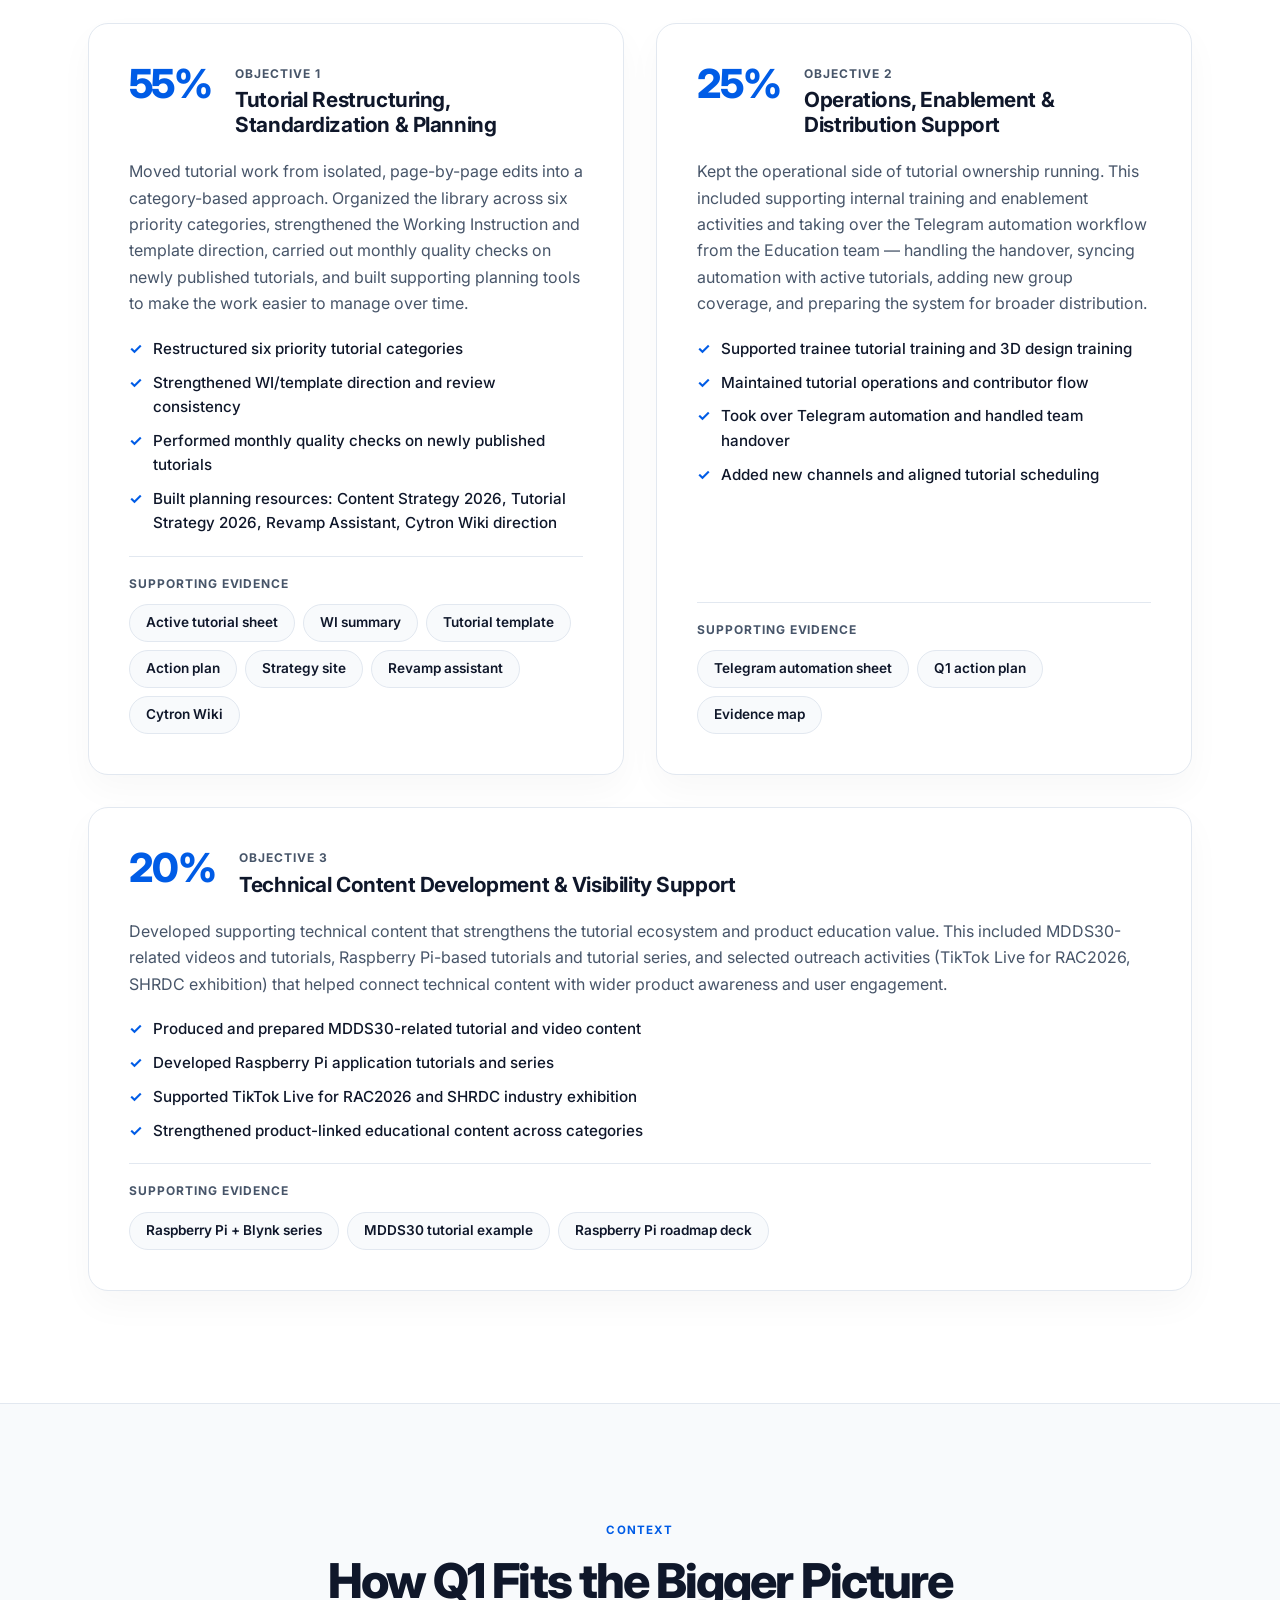
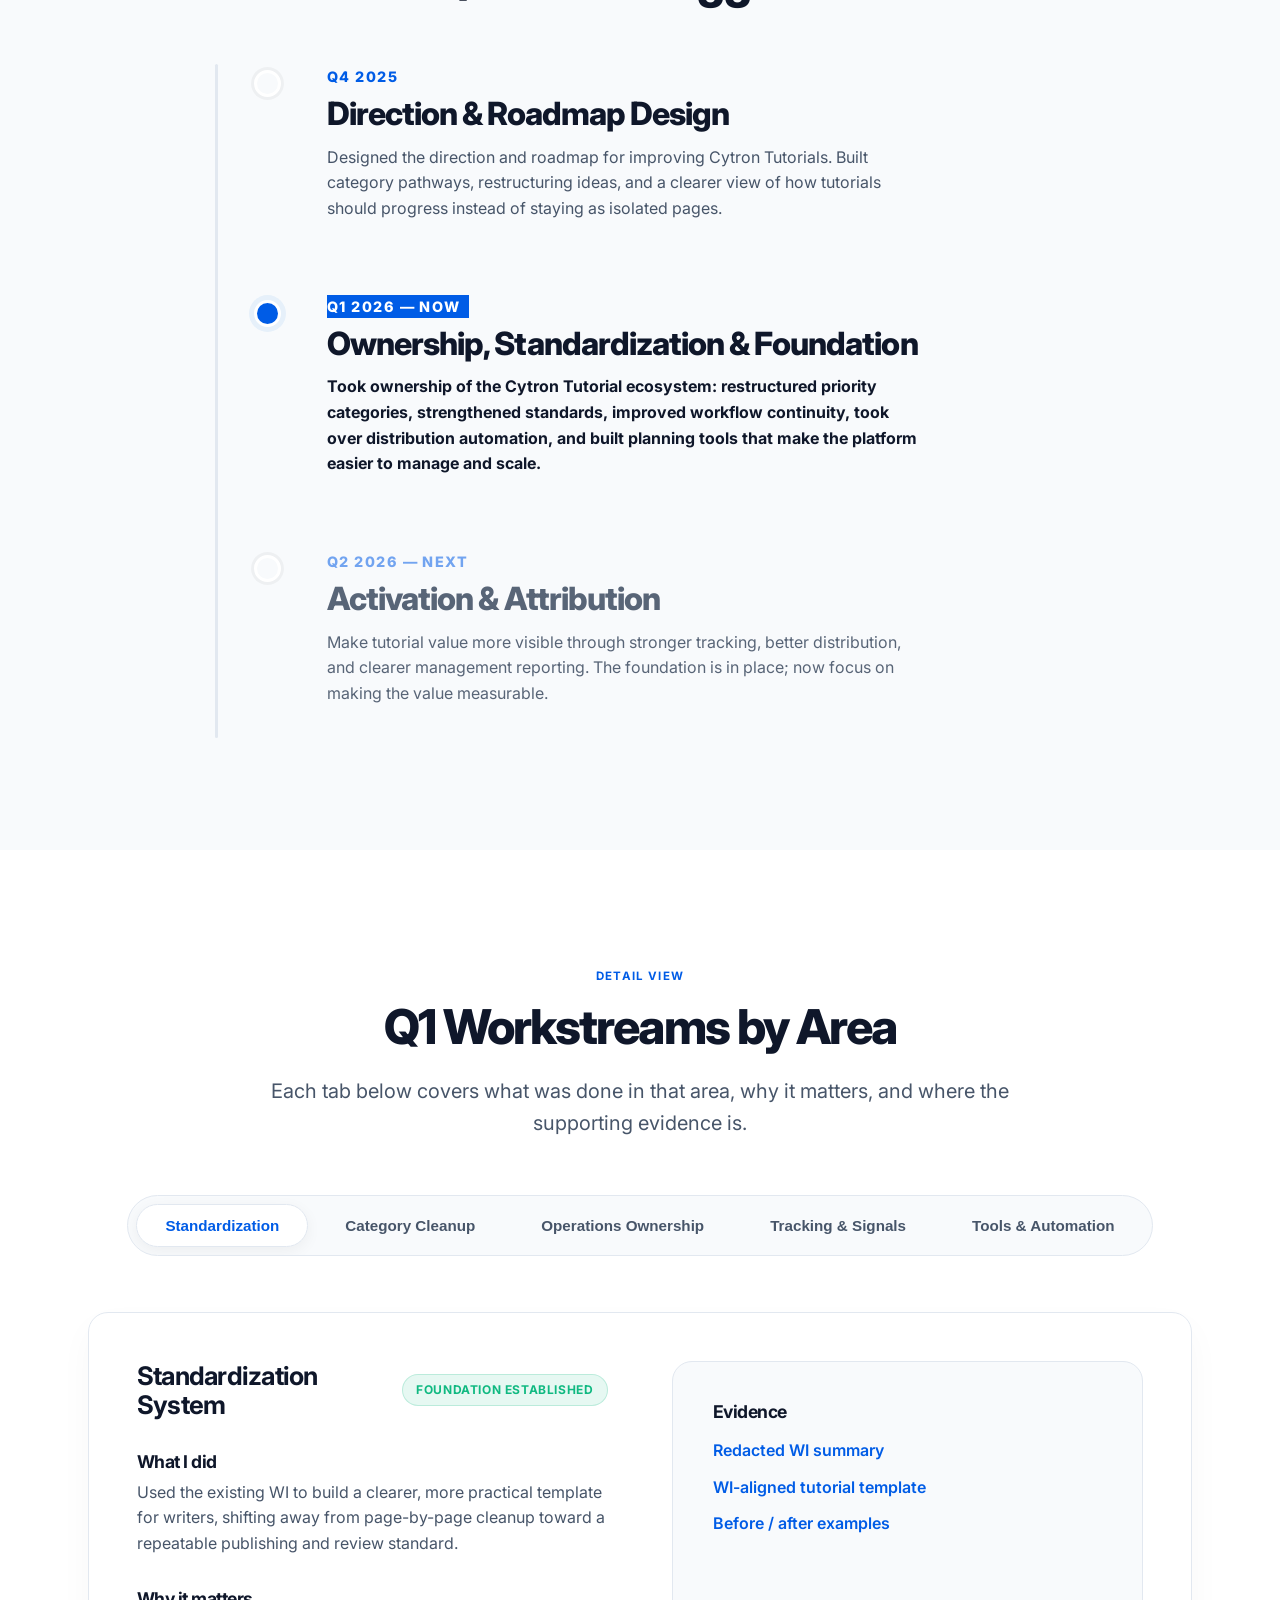
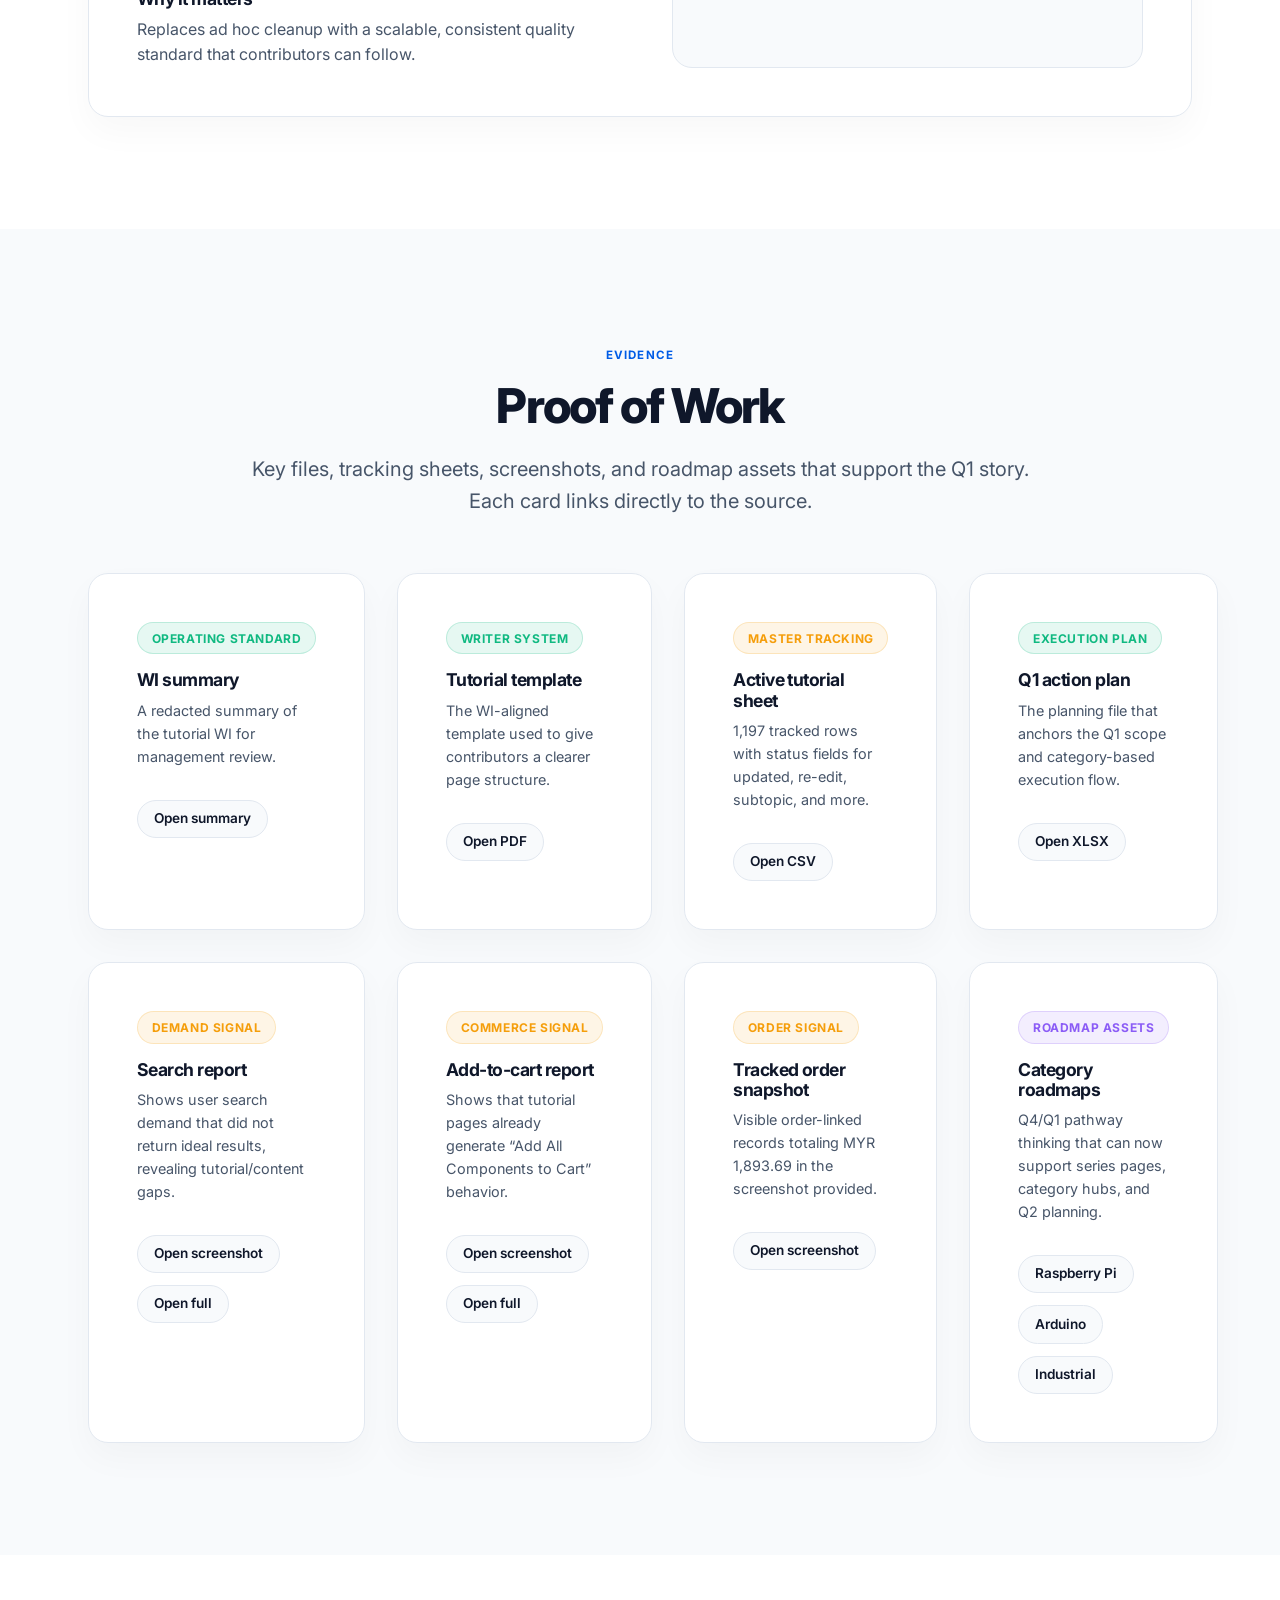
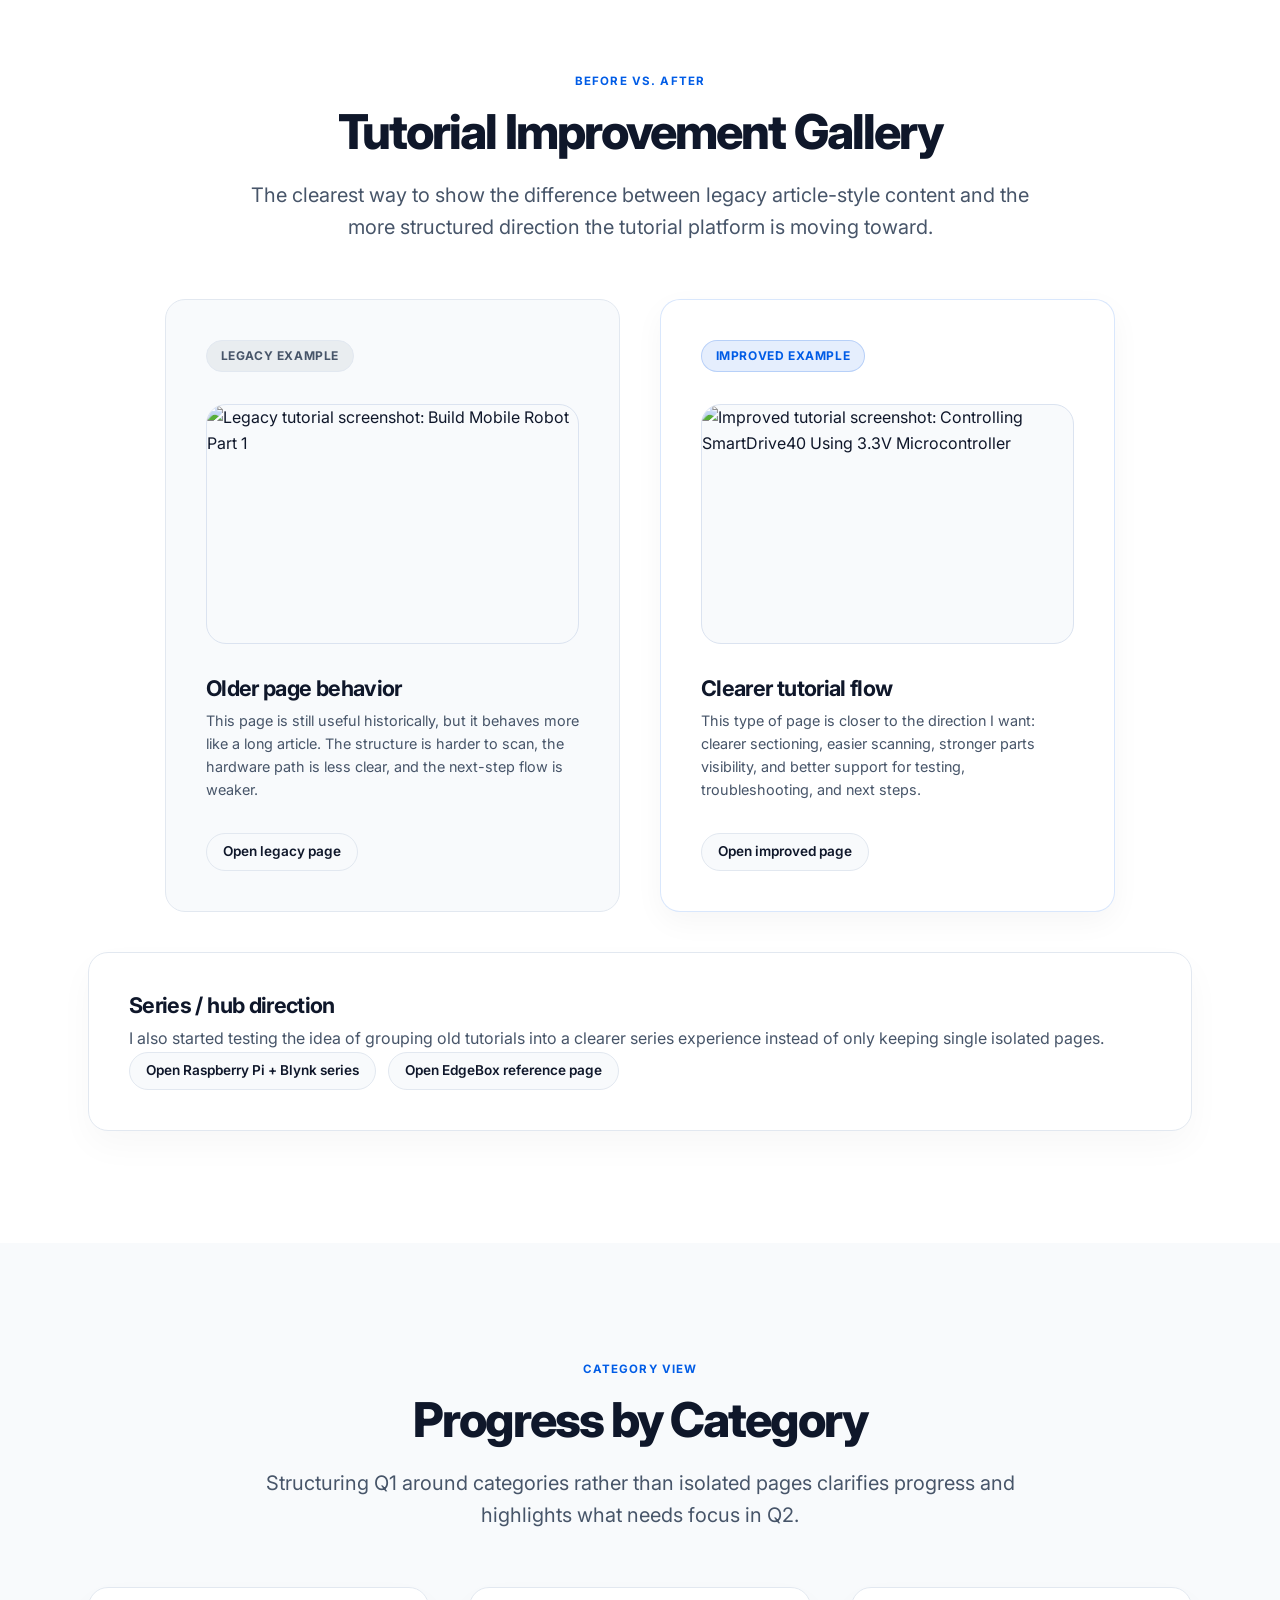
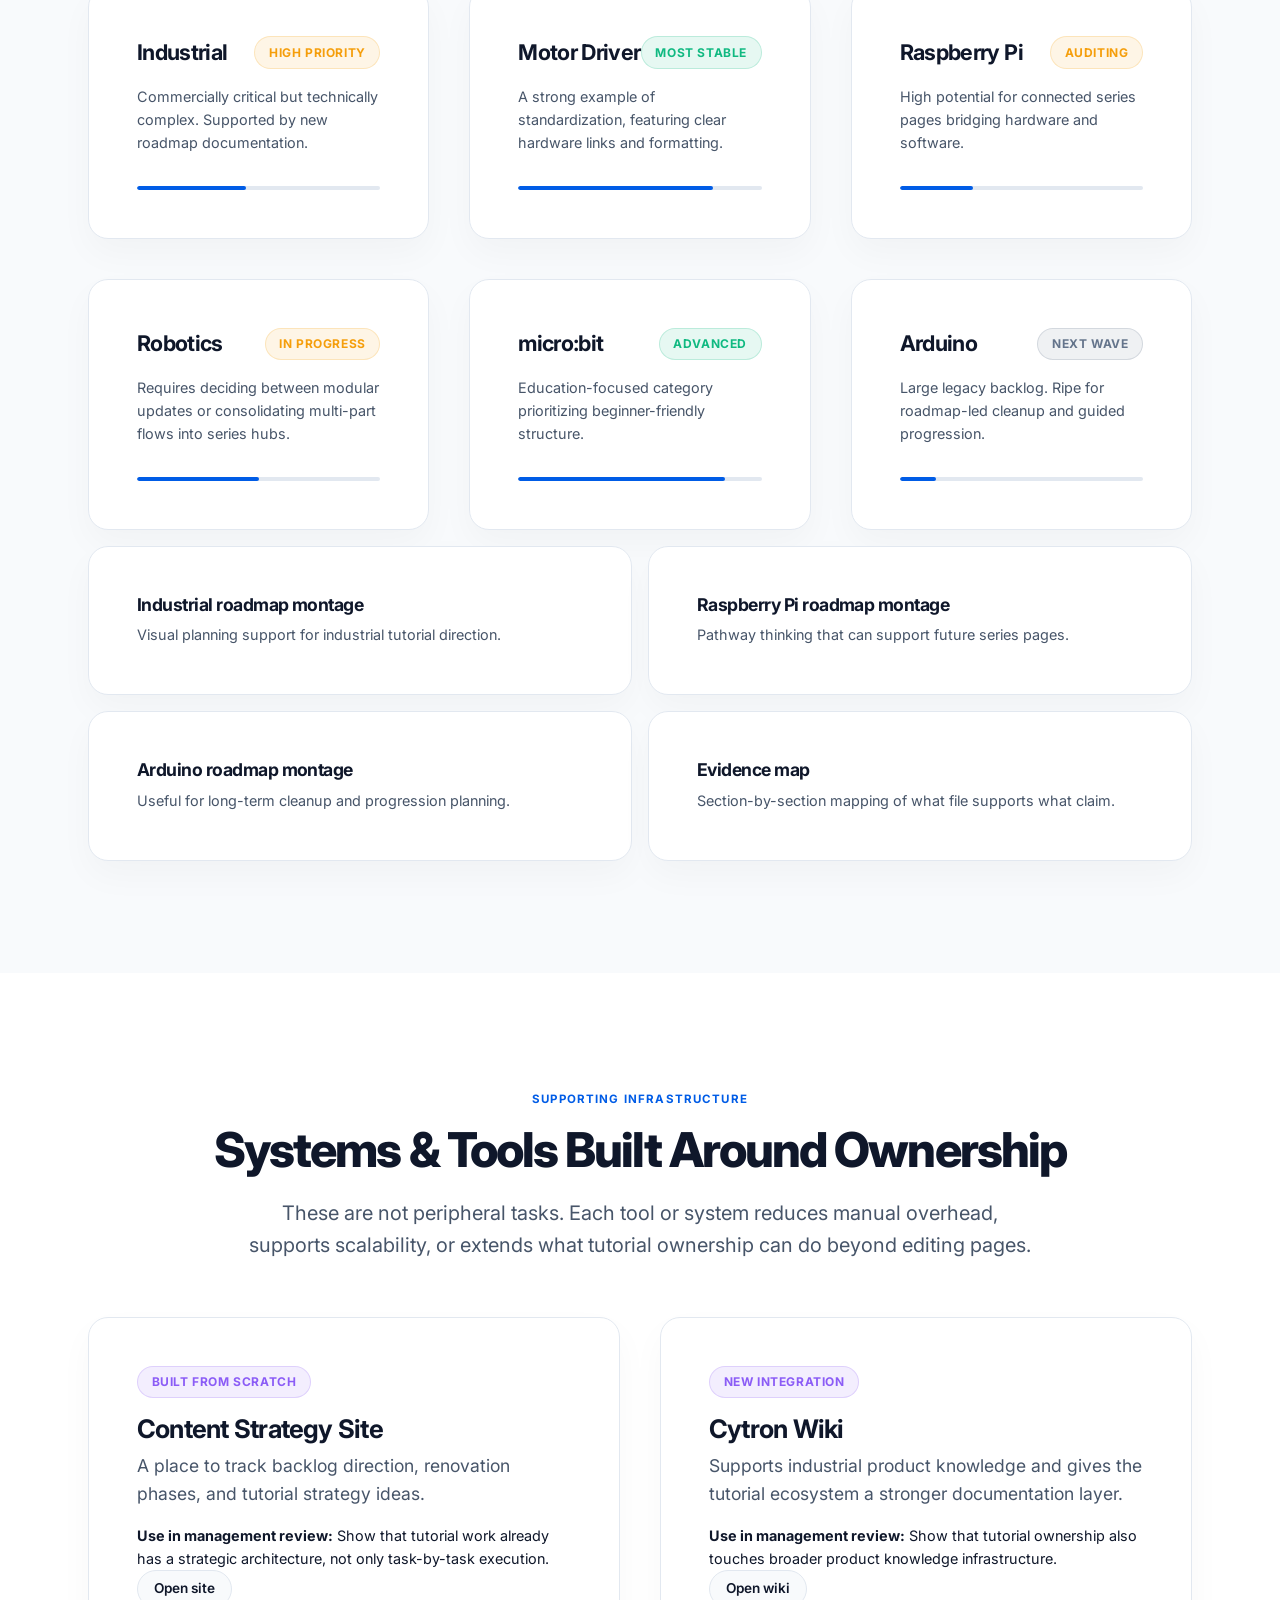
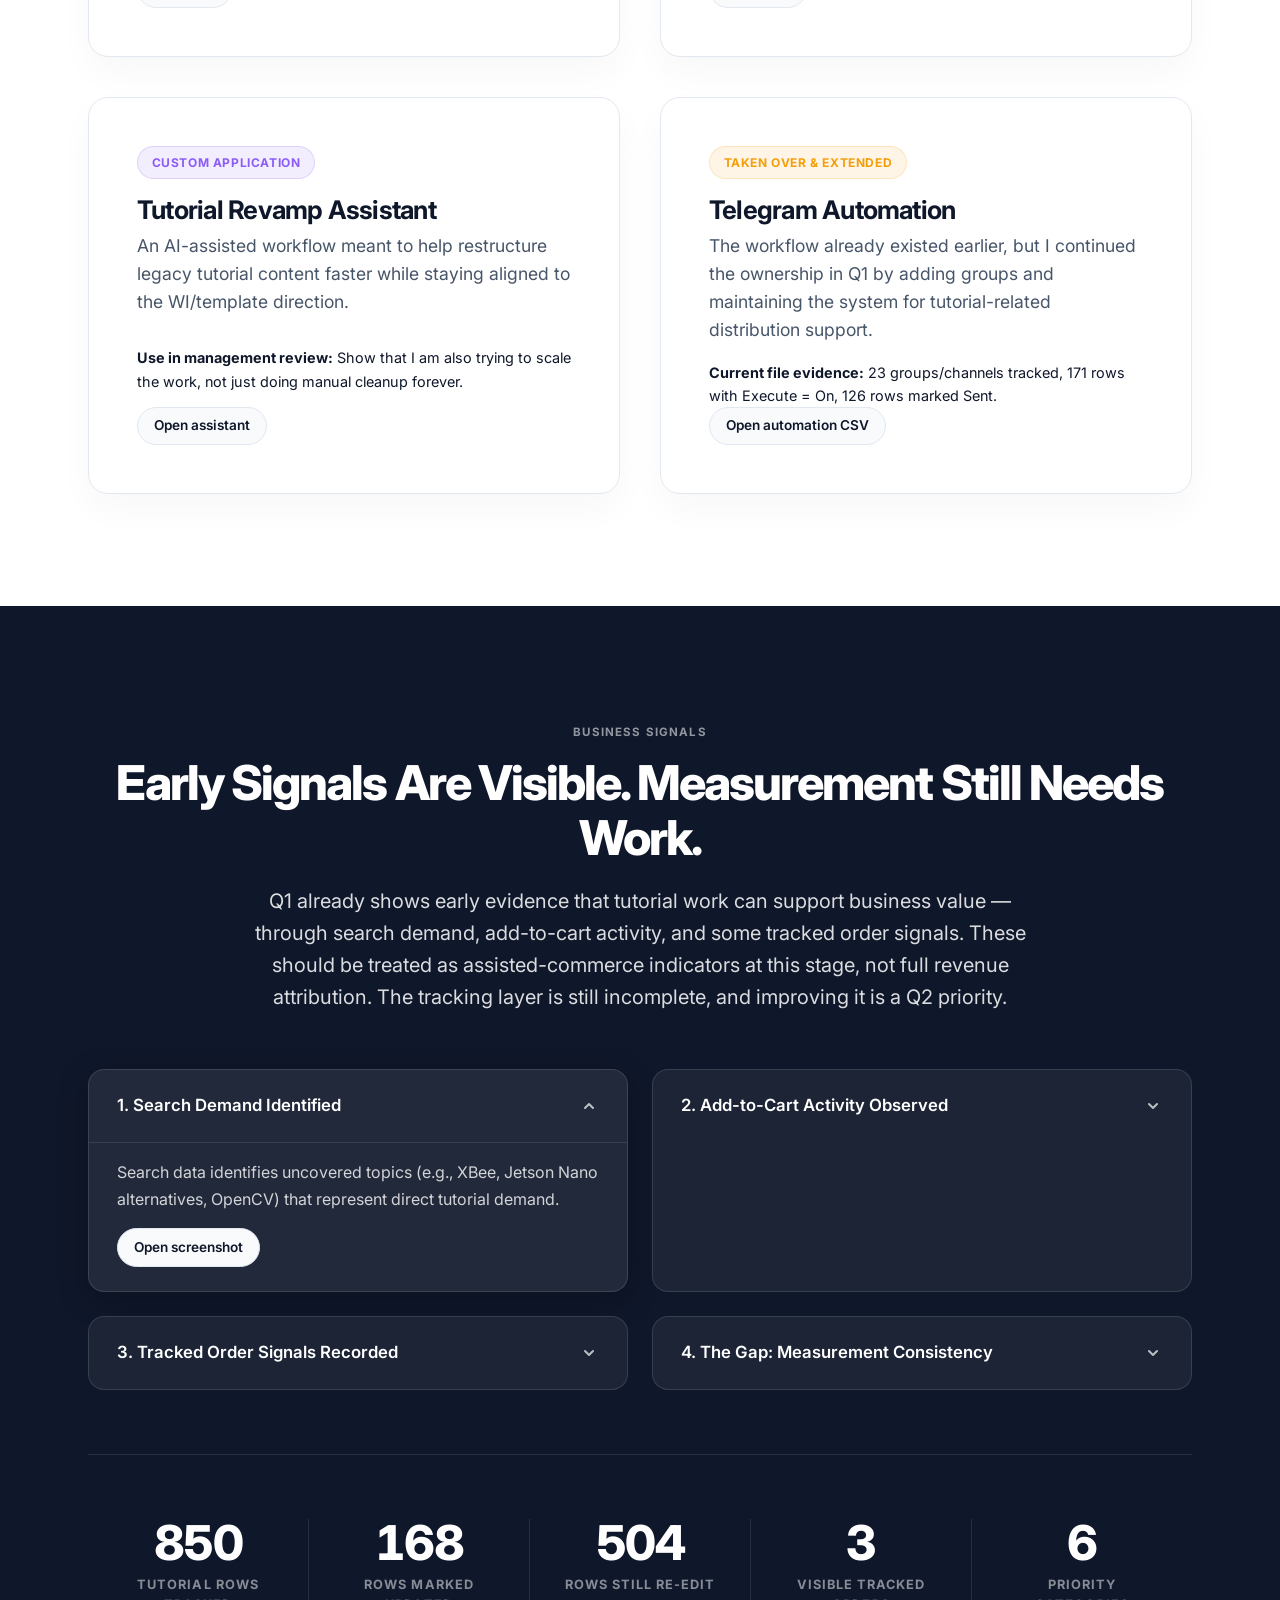
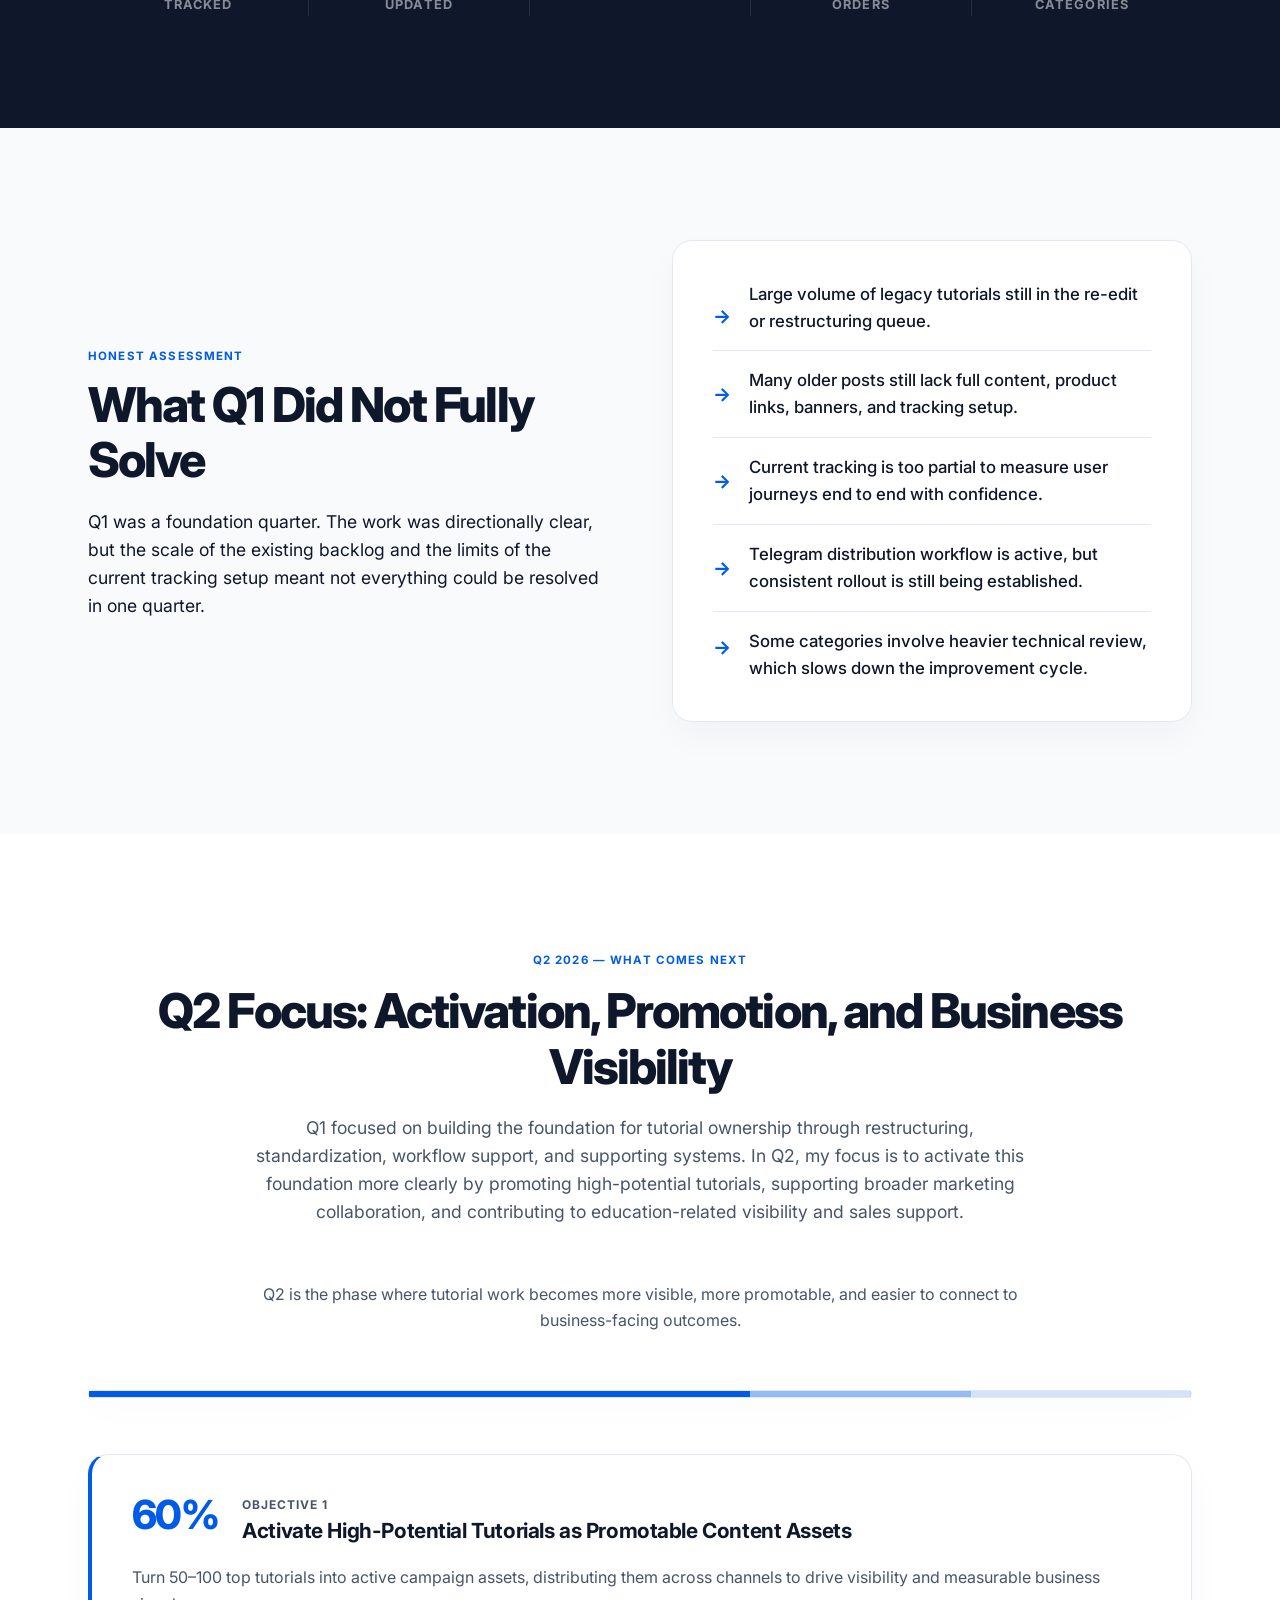
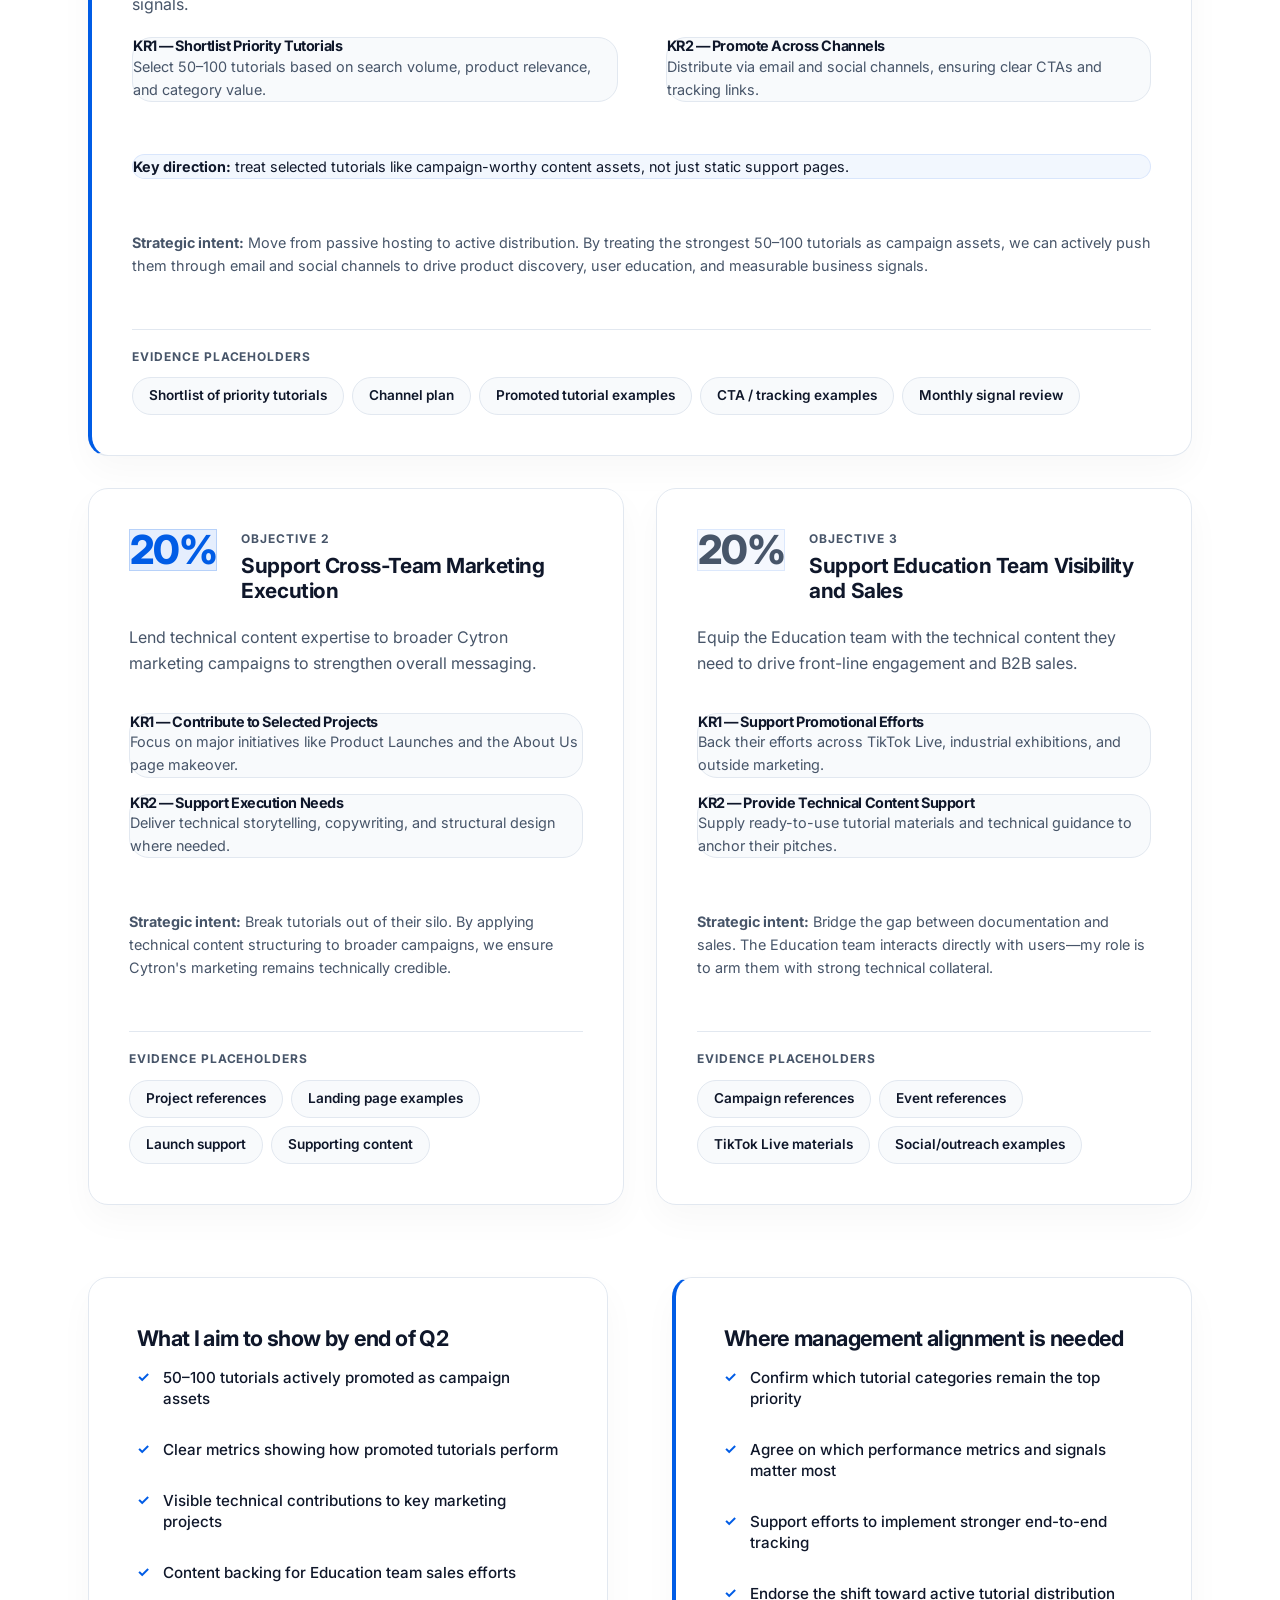
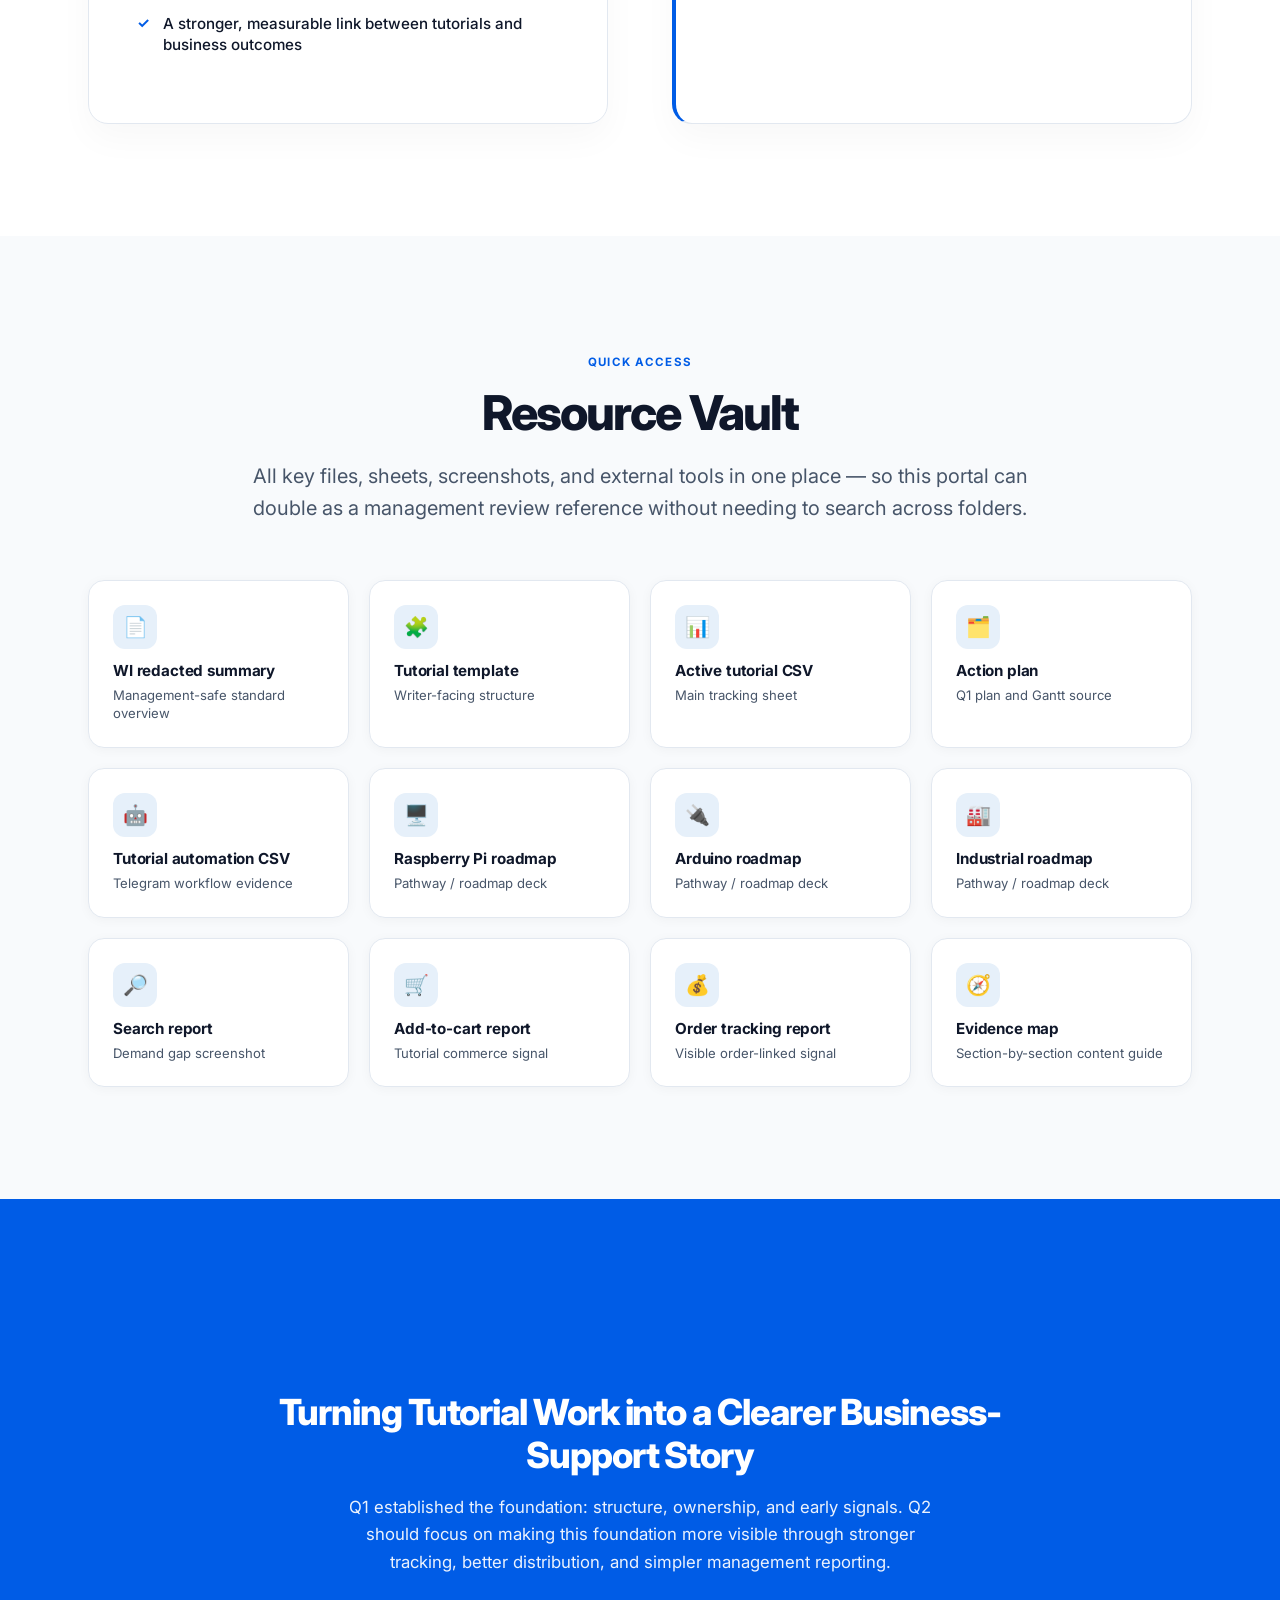
==== commit d15b48bb: "Add files via upload" ====
--- a/index.html
+++ b/index.html
@@ -29,12 +29,12 @@
     <div class="logo"><span class="logo-text">Cytron</span> Evidence Portal</div>
     <ul class="nav-links">
       <li><a href="#overview">Overview</a></li>
-      <li><a href="#objective">Objective</a></li>
+      <li><a href="#q1-objectives">Q1 Objectives</a></li>
       <li><a href="#workstreams">Workstreams</a></li>
       <li><a href="#evidence">Proof of Work</a></li>
-      <li><a href="#categories">Categories</a></li>
       <li><a href="#signals">Signals</a></li>
       <li><a href="#q2-plan">Q2 Plan</a></li>
+      <li><a href="#vault">Resources</a></li>
     </ul>
   </div>
 </nav>
@@ -44,20 +44,20 @@
   <div class="hero-bg-accent"></div>
   <div class="container hero-container animate-fade-up">
     <div class="hero-content">
-      <div class="badge fade-in">Internal Management Review</div>
+      <div class="badge fade-in">Internal Management Review &mdash; Q1 2026</div>
       <h1 class="hero-title fw-bold">Taking Ownership of <span class="text-blue">Cytron Tutorials</span></h1>
-      <p class="hero-subtitle">This site brings together my Q1 work, the supporting proof, and the Q2 plan in one place. The bigger goal is to move Cytron Tutorials from maintenance work into a more structured, scalable, and measurable business-support channel.</p>
+      <p class="hero-subtitle">Q1 was a foundation-building quarter. The focus was on establishing clear ownership of the Cytron Tutorial ecosystem: restructuring categories, strengthening standards, improving operations, and building the planning tools that make tutorial work easier to manage, review, and scale.</p>
       <ul class="hero-points mb-xl">
-        <li><svg class="icon check" viewBox="0 0 20 20" fill="currentColor"><path fill-rule="evenodd" d="M16.704 4.153a.75.75 0 01.143 1.052l-8 10.5a.75.75 0 01-1.127.075l-4.5-4.5a.75.75 0 011.06-1.06l3.894 3.893 7.48-9.817a.75.75 0 011.05-.143z" clip-rule="evenodd"/></svg>Built a clearer WI-aligned tutorial structure for new and legacy content</li>
-        <li><svg class="icon check" viewBox="0 0 20 20" fill="currentColor"><path fill-rule="evenodd" d="M16.704 4.153a.75.75 0 01.143 1.052l-8 10.5a.75.75 0 01-1.127.075l-4.5-4.5a.75.75 0 011.06-1.06l3.894 3.893 7.48-9.817a.75.75 0 011.05-.143z" clip-rule="evenodd"/></svg>Restructured Q1 priority categories: Industrial, Motor Driver, Raspberry Pi, Robotics, micro:bit, and Arduino</li>
-        <li><svg class="icon check" viewBox="0 0 20 20" fill="currentColor"><path fill-rule="evenodd" d="M16.704 4.153a.75.75 0 01.143 1.052l-8 10.5a.75.75 0 01-1.127.075l-4.5-4.5a.75.75 0 011.06-1.06l3.894 3.893 7.48-9.817a.75.75 0 011.05-.143z" clip-rule="evenodd"/></svg>Took over tutorial-related operations, contributor flow, and Telegram automation support</li>
-        <li><svg class="icon check" viewBox="0 0 20 20" fill="currentColor"><path fill-rule="evenodd" d="M16.704 4.153a.75.75 0 01.143 1.052l-8 10.5a.75.75 0 01-1.127.075l-4.5-4.5a.75.75 0 011.06-1.06l3.894 3.893 7.48-9.817a.75.75 0 011.05-.143z" clip-rule="evenodd"/></svg>Started collecting early search, add-to-cart, and order-related business signals</li>
+        <li><svg class="icon check" viewBox="0 0 20 20" fill="currentColor"><path fill-rule="evenodd" d="M16.704 4.153a.75.75 0 01.143 1.052l-8 10.5a.75.75 0 01-1.127.075l-4.5-4.5a.75.75 0 011.06-1.06l3.894 3.893 7.48-9.817a.75.75 0 011.05-.143z" clip-rule="evenodd"/></svg>Restructured priority tutorial categories: Industrial, Motor Driver, Raspberry Pi, Robotics, micro:bit, Arduino</li>
+        <li><svg class="icon check" viewBox="0 0 20 20" fill="currentColor"><path fill-rule="evenodd" d="M16.704 4.153a.75.75 0 01.143 1.052l-8 10.5a.75.75 0 01-1.127.075l-4.5-4.5a.75.75 0 011.06-1.06l3.894 3.893 7.48-9.817a.75.75 0 011.05-.143z" clip-rule="evenodd"/></svg>Strengthened WI/template direction and performed monthly quality checks on new tutorials</li>
+        <li><svg class="icon check" viewBox="0 0 20 20" fill="currentColor"><path fill-rule="evenodd" d="M16.704 4.153a.75.75 0 01.143 1.052l-8 10.5a.75.75 0 01-1.127.075l-4.5-4.5a.75.75 0 011.06-1.06l3.894 3.893 7.48-9.817a.75.75 0 011.05-.143z" clip-rule="evenodd"/></svg>Took over Telegram distribution workflow and supported internal training and enablement</li>
+        <li><svg class="icon check" viewBox="0 0 20 20" fill="currentColor"><path fill-rule="evenodd" d="M16.704 4.153a.75.75 0 01.143 1.052l-8 10.5a.75.75 0 01-1.127.075l-4.5-4.5a.75.75 0 011.06-1.06l3.894 3.893 7.48-9.817a.75.75 0 011.05-.143z" clip-rule="evenodd"/></svg>Developed supporting technical content and contributed to product education outreach</li>
       </ul>
       <div class="cta-group">
-        <a href="#evidence" class="btn btn-primary">Review Evidence</a>
-        <a href="#q2-plan" class="btn btn-secondary">See Q2 Plan</a>
-      </div>
-      <p class="small-note" style="margin-top:1rem; max-width:40rem;">Best way to present this page: start with the overview, then the workstreams, then the proof section, and end with the Q2 plan.</p>
+        <a href="#q1-objectives" class="btn btn-primary">See Q1 Objectives</a>
+        <a href="#q2-plan" class="btn btn-secondary">Q2 Plan</a>
+      </div>
+      <p class="small-note" style="margin-top:1rem; max-width:40rem;">Q2 direction: activation and attribution &mdash; making tutorial value more visible through stronger tracking, distribution, and management reporting.</p>
     </div>
     <div class="hero-visual">
       <div class="hero-abstract-grid">
@@ -83,62 +83,127 @@
   </div>
 </section>
 
-<section id="objective" class="section-spacing border-bottom-light">
+<section id="q1-objectives" class="section-spacing border-bottom-light">
   <div class="container animate-fade-up">
     <div class="text-center max-w-lg mx-auto mb-xl">
-      <h2 class="section-title">The Strategic Objective</h2>
-      <p class="section-desc">My Q1 objective was to take clearer ownership of the Cytron Tutorial platform so it becomes more organized, more consistent, easier to maintain, and easier to evaluate.</p>
-    </div>
-    <div class="grid-2 gap-xl">
-      <div class="card bg-light border-subtle border-radius">
-        <h3 class="fs-xl mb-md">Why tutorial ownership matters</h3>
-        <p class="text-muted fs-md mb-md">Without a clear owner, tutorial quality becomes inconsistent and harder to scale. The WI gives the baseline publishing rules, while the newer template gives writers a clearer flow for building better tutorial pages.</p>
-        <ul class="check-list mt-lg">
-          <li>Creates a repeatable publishing standard for contributors</li>
-          <li>Improves readability and consistency across legacy and new tutorials</li>
-          <li>Makes future tracking, scaling, and automation more realistic</li>
+      <div class="section-eyebrow">Q1 2026 &mdash; What Was Done</div>
+      <h2 class="section-title">Three Objectives, One Foundation</h2>
+      <p class="section-desc">Q1 work fell across three areas: building structure and standards, keeping operations running, and developing supporting technical content. Together they establish the foundation for Q2's focus on attribution and visibility.</p>
+    </div>
+    <div class="q1-objectives-grid">
+
+      <!-- Objective 1 -->
+      <div class="obj-card border-subtle border-radius">
+        <div class="obj-header">
+          <div class="obj-weight">55%</div>
+          <div>
+            <div class="obj-number">Objective 1</div>
+            <h3 class="obj-title">Tutorial Restructuring, Standardization &amp; Planning</h3>
+          </div>
+        </div>
+        <p class="obj-summary">Moved tutorial work from isolated, page-by-page edits into a category-based approach. Organized the library across six priority categories, strengthened the Working Instruction and template direction, carried out monthly quality checks on newly published tutorials, and built supporting planning tools to make the work easier to manage over time.</p>
+        <ul class="obj-results">
+          <li>Restructured six priority tutorial categories</li>
+          <li>Strengthened WI/template direction and review consistency</li>
+          <li>Performed monthly quality checks on newly published tutorials</li>
+          <li>Built planning resources: Content Strategy 2026, Tutorial Strategy 2026, Revamp Assistant, Cytron Wiki direction</li>
         </ul>
-        <div class="proof-actions">
-          <a class="btn btn-secondary btn-sm" href="WI_Redacted_Summary.html" target="_blank">Open WI summary</a>
-          <a class="btn btn-secondary btn-sm" href="Tutorial_Template_WI_Aligned.pdf" target="_blank">Open template PDF</a>
-        </div>
-      </div>
-      <div class="card bg-light border-subtle border-radius">
-        <h3 class="fs-xl mb-md" style="color: #0f172a;">Why this supports business value</h3>
-        <p class="fs-md mb-md" style="color: #334155;">A good tutorial is more than documentation. It can help users discover products, finish setup with more confidence, reduce support friction, and create assisted-commerce signals when the right products and next steps are easier to act on.</p>
-        <ul class="check-list mt-lg">
-          <li style="color: #0f172a;">Capture problem-led search intent</li>
-          <li style="color: #0f172a;">Reduce setup friction and improve user confidence</li>
-          <li style="color: #0f172a;">Support product clicks, add-to-cart actions, and inquiry paths</li>
+        <div class="obj-evidence">
+          <h4 class="obj-evidence-label">Supporting evidence</h4>
+          <div class="obj-evidence-links">
+            <a class="btn btn-secondary btn-sm" href="Active_Cytron_Tutorial_25March2026.csv" target="_blank">Active tutorial sheet</a>
+            <a class="btn btn-secondary btn-sm" href="WI_Redacted_Summary.html" target="_blank">WI summary</a>
+            <a class="btn btn-secondary btn-sm" href="Tutorial_Template_WI_Aligned.pdf" target="_blank">Tutorial template</a>
+            <a class="btn btn-secondary btn-sm" href="Khairul_Action_Plan.xlsx" target="_blank">Action plan</a>
+            <a class="btn btn-secondary btn-sm" href="https://khairultajudin13.github.io/cytron-tutorial-content-strategy/" target="_blank">Strategy site</a>
+            <a class="btn btn-secondary btn-sm" href="https://cytron-tutorial-revamp-assistant.vercel.app/" target="_blank">Revamp assistant</a>
+            <a class="btn btn-secondary btn-sm" href="https://cytron-wiki.pages.dev/docs/products/" target="_blank">Cytron Wiki</a>
+          </div>
+        </div>
+      </div>
+
+      <!-- Objective 2 -->
+      <div class="obj-card border-subtle border-radius">
+        <div class="obj-header">
+          <div class="obj-weight">25%</div>
+          <div>
+            <div class="obj-number">Objective 2</div>
+            <h3 class="obj-title">Operations, Enablement &amp; Distribution Support</h3>
+          </div>
+        </div>
+        <p class="obj-summary">Kept the operational side of tutorial ownership running. This included supporting internal training and enablement activities and taking over the Telegram automation workflow from the Education team &mdash; handling the handover, syncing automation with active tutorials, adding new group coverage, and preparing the system for broader distribution.</p>
+        <ul class="obj-results">
+          <li>Supported trainee tutorial training and 3D design training</li>
+          <li>Maintained tutorial operations and contributor flow</li>
+          <li>Took over Telegram automation and handled team handover</li>
+          <li>Added new channels and aligned tutorial scheduling</li>
         </ul>
-      </div>
+        <div class="obj-evidence">
+          <h4 class="obj-evidence-label">Supporting evidence</h4>
+          <div class="obj-evidence-links">
+            <a class="btn btn-secondary btn-sm" href="Tutorial_Automation.csv" target="_blank">Telegram automation sheet</a>
+            <a class="btn btn-secondary btn-sm" href="Khairul_Action_Plan.xlsx" target="_blank">Q1 action plan</a>
+            <a class="btn btn-secondary btn-sm" href="Evidence_Map.md" target="_blank">Evidence map</a>
+          </div>
+        </div>
+      </div>
+
+      <!-- Objective 3 -->
+      <div class="obj-card border-subtle border-radius" style="grid-column: 1 / -1;">
+        <div class="obj-header">
+          <div class="obj-weight">20%</div>
+          <div>
+            <div class="obj-number">Objective 3</div>
+            <h3 class="obj-title">Technical Content Development &amp; Visibility Support</h3>
+          </div>
+        </div>
+        <p class="obj-summary">Developed supporting technical content that strengthens the tutorial ecosystem and product education value. This included MDDS30-related videos and tutorials, Raspberry Pi-based tutorials and tutorial series, and selected outreach activities (TikTok Live for RAC2026, SHRDC exhibition) that helped connect technical content with wider product awareness and user engagement.</p>
+        <ul class="obj-results">
+          <li>Produced and prepared MDDS30-related tutorial and video content</li>
+          <li>Developed Raspberry Pi application tutorials and series</li>
+          <li>Supported TikTok Live for RAC2026 and SHRDC industry exhibition</li>
+          <li>Strengthened product-linked educational content across categories</li>
+        </ul>
+        <div class="obj-evidence">
+          <h4 class="obj-evidence-label">Supporting evidence</h4>
+          <div class="obj-evidence-links">
+            <a class="btn btn-secondary btn-sm" href="https://my.cytron.io/tutorial/Getting_Started_with_Raspberry_Pi_and_Blynk" target="_blank">Raspberry Pi + Blynk series</a>
+            <a class="btn btn-secondary btn-sm" href="https://my.cytron.io/tutorial/controlling-smartdrive40-using-3-3v-microcontroller" target="_blank">MDDS30 tutorial example</a>
+            <a class="btn btn-secondary btn-sm" href="Raspberry_Pi_Mastery_Roadmap.pptx" target="_blank">Raspberry Pi roadmap deck</a>
+          </div>
+        </div>
+      </div>
+
     </div>
   </div>
 </section>
 
 <section id="timeline-sec" class="section-spacing bg-light border-y">
   <div class="container animate-fade-up">
-    <div class="text-center mb-xl"><h2 class="section-title">Execution Roadmap</h2></div>
+    <div class="text-center mb-xl">
+      <div class="section-eyebrow">Context</div>
+      <h2 class="section-title">How Q1 Fits the Bigger Picture</h2>
+    </div>
     <div class="timeline">
       <div class="timeline-item">
         <div class="timeline-content">
-          <div class="timeline-date">Phase 1</div>
-          <h3 class="timeline-title">Q4 2025 — Planning & Strategy</h3>
-          <p class="text-muted" style="max-width:600px">Built the roadmap direction: category pathways, restructuring ideas, and a clearer view of how tutorials should progress instead of staying as isolated pages.</p>
+          <div class="timeline-date">Q4 2025</div>
+          <h3 class="timeline-title">Direction &amp; Roadmap Design</h3>
+          <p class="text-muted" style="max-width:600px">Designed the direction and roadmap for improving Cytron Tutorials. Built category pathways, restructuring ideas, and a clearer view of how tutorials should progress instead of staying as isolated pages.</p>
         </div>
       </div>
       <div class="timeline-item active">
         <div class="timeline-content border-highlight">
-          <div class="timeline-date highlight-text fw-bold" style="background:var(--brand-blue); color:#fff;">Phase 2</div>
-          <h3 class="timeline-title text-dark">Q1 2026 — Building the Foundation</h3>
-          <p class="fw-bold text-dark" style="max-width:600px">Took over the day-to-day tutorial scope, pushed standardization forward, reorganized priority categories, and extended the supporting systems needed to manage the work properly.</p>
+          <div class="timeline-date highlight-text fw-bold" style="background:var(--brand-blue); color:#fff;">Q1 2026 &mdash; Now</div>
+          <h3 class="timeline-title text-dark">Ownership, Standardization &amp; Foundation</h3>
+          <p class="fw-bold text-dark" style="max-width:600px">Took ownership of the Cytron Tutorial ecosystem: restructured priority categories, strengthened standards, improved workflow continuity, took over distribution automation, and built planning tools that make the platform easier to manage and scale.</p>
         </div>
       </div>
       <div class="timeline-item">
         <div class="timeline-content opacity-90">
-          <div class="timeline-date opacity-60">Phase 3</div>
-          <h3 class="timeline-title text-muted">Q2 2026 — Activation & Measurement</h3>
-          <p class="text-muted" style="max-width:600px">Use the cleaner foundation to strengthen tracking, distribution, and reporting so management can evaluate tutorial work more clearly.</p>
+          <div class="timeline-date opacity-60">Q2 2026 &mdash; Next</div>
+          <h3 class="timeline-title text-muted">Activation &amp; Attribution</h3>
+          <p class="text-muted" style="max-width:600px">Make tutorial value more visible through stronger tracking, better distribution, and clearer management reporting. The foundation is in place; now focus on making the value measurable.</p>
         </div>
       </div>
     </div>
@@ -148,8 +213,9 @@
 <section id="workstreams" class="section-spacing">
   <div class="container animate-fade-up">
     <div class="text-center mb-xl">
-      <h2 class="section-title">Detailed Q1 Workstreams</h2>
-      <p class="section-desc">Each workstream below explains what was done, why it matters, and what proof supports it.</p>
+      <div class="section-eyebrow">Detail view</div>
+      <h2 class="section-title">Q1 Workstreams by Area</h2>
+      <p class="section-desc">Each tab below covers what was done in that area, why it matters, and where the supporting evidence is.</p>
     </div>
     <div class="tab-nav">
       <button type="button" class="tab-btn active" data-tab="ws-standardization">Standardization</button>
@@ -168,9 +234,9 @@
               <span class="badge-status badge-done mb-0">Foundation established</span>
             </div>
             <h4 class="fs-md text-dark mb-sm">What I did</h4>
-            <p class="text-muted mb-lg">I used the existing WI as the baseline, then strengthened the writer-facing structure with a clearer template. The newer format gives writers a more practical flow to follow and gives me a cleaner standard to review against.</p>
+            <p class="text-muted mb-lg">Used the existing WI to build a clearer, more practical template for writers, shifting away from page-by-page cleanup toward a repeatable publishing and review standard.</p>
             <h4 class="fs-md text-dark mb-sm">Why it matters</h4>
-            <p class="text-muted mb-0">This shifts tutorial work from page-by-page cleanup into a more repeatable publishing system that contributors can follow and I can review more consistently.</p>
+            <p class="text-muted mb-0">Replaces ad hoc cleanup with a scalable, consistent quality standard that contributors can follow.</p>
           </div>
           <div class="bg-light p-lg border-subtle border-radius h-100 flex-column">
             <h4 class="fs-md text-dark mb-md">Evidence</h4>
@@ -193,9 +259,9 @@
               <span class="badge-status badge-progress mb-0">Ongoing</span>
             </div>
             <h4 class="fs-md text-dark mb-sm">What I did</h4>
-            <p class="text-muted mb-lg">I grouped Q1 work by priority category instead of treating tutorials as isolated edits. The focus moved across Industrial, Motor Driver, Raspberry Pi, Robotics, micro:bit, and Arduino.</p>
+            <p class="text-muted mb-lg">Shifted focus from isolated page edits to full category migrations, prioritizing Industrial, Motor Driver, Raspberry Pi, Robotics, micro:bit, and Arduino.</p>
             <h4 class="fs-md text-dark mb-sm">Why it matters</h4>
-            <p class="text-muted mb-0">This creates a more strategic migration path. It also makes it easier to explain progress to management and decide which categories deserve earlier tracking, distribution, or series-page attention.</p>
+            <p class="text-muted mb-0">Creates a logical migration path, clarifying progress and highlighting where to prioritize tracking, distribution, or dedicated series hubs.</p>
           </div>
           <div class="bg-light p-lg border-subtle border-radius h-100 flex-column">
             <h4 class="fs-md text-dark mb-md">Evidence</h4>
@@ -218,9 +284,9 @@
               <span class="badge-status badge-done mb-0">Active</span>
             </div>
             <h4 class="fs-md text-dark mb-sm">What I did</h4>
-            <p class="text-muted mb-lg">I took over the tutorial publishing scope, aligned new work to the WI/template direction, and continued the tutorial Telegram automation workflow that had already been started by the Education team.</p>
+            <p class="text-muted mb-lg">Managed the publishing pipeline and took over Telegram automation from the Education team, ensuring new tutorials align with standard templates.</p>
             <h4 class="fs-md text-dark mb-sm">Why it matters</h4>
-            <p class="text-muted mb-0">Ownership is not only content editing. It also means keeping the operating flow alive through contributor guidance, review discipline, and distribution support.</p>
+            <p class="text-muted mb-0">Content requires an active operating flow to survive&mdash;from guiding contributors to maintaining review discipline and continuous distribution.</p>
           </div>
           <div class="bg-light p-lg border-subtle border-radius h-100 flex-column">
             <h4 class="fs-md text-dark mb-md">Evidence</h4>
@@ -243,9 +309,9 @@
               <span class="badge-status badge-progress mb-0">Early instrumentation</span>
             </div>
             <h4 class="fs-md text-dark mb-sm">What I did</h4>
-            <p class="text-muted mb-lg">I started pulling together search-gap data, add-to-cart behavior, and visible order-linked signals to test whether tutorial pages can influence commercial outcomes.</p>
+            <p class="text-muted mb-lg">Gathered search-gap data, add-to-cart behavior, and visible order signals to validate tutorials as a commercial influence.</p>
             <h4 class="fs-md text-dark mb-sm">Why it matters</h4>
-            <p class="text-muted mb-0">This is the step that helps shift tutorial work from content maintenance into something management can assess as a business-support channel.</p>
+            <p class="text-muted mb-0">Moves tutorial work beyond content maintenance, framing it as a measurable business-support channel.</p>
           </div>
           <div class="bg-light p-lg border-subtle border-radius h-100 flex-column">
             <h4 class="fs-md text-dark mb-md">Evidence</h4>
@@ -268,9 +334,9 @@
               <span class="badge-status badge-done mb-0">Live support layer</span>
             </div>
             <h4 class="fs-md text-dark mb-sm">What I did</h4>
-            <p class="text-muted mb-lg">Alongside the content work, I built or extended support systems around the tutorial platform: strategy planning, industrial documentation, an AI-assisted revamp tool, and Telegram automation continuation.</p>
+            <p class="text-muted mb-lg">Developed planning frameworks, product documentation (Wiki), and an AI revamp tool to supplement the content work.</p>
             <h4 class="fs-md text-dark mb-sm">Why it matters</h4>
-            <p class="text-muted mb-0">These systems reduce manual overhead, make the work easier to scale, and help tutorial ownership rely less on ad hoc execution.</p>
+            <p class="text-muted mb-0">Reduces manual overhead and enables tutorial management to scale efficiently without replying purely on manual execution.</p>
           </div>
           <div class="bg-light p-lg border-subtle border-radius h-100 flex-column">
             <h4 class="fs-md text-dark mb-md">Evidence</h4>
@@ -290,8 +356,9 @@
 <section id="evidence" class="section-spacing bg-light border-y">
   <div class="container animate-fade-up">
     <div class="text-center mb-xl">
+      <div class="section-eyebrow">Evidence</div>
       <h2 class="section-title">Proof of Work</h2>
-      <p class="section-desc">This section gathers the main documents, datasets, screenshots, and roadmap assets behind the Q1 story.</p>
+      <p class="section-desc">Key files, tracking sheets, screenshots, and roadmap assets that support the Q1 story. Each card links directly to the source.</p>
     </div>
     <div class="grid-4">
       <div class="card border-subtle evidence-card hover-lift">
@@ -369,8 +436,9 @@
 <section id="gallery" class="section-spacing">
   <div class="container animate-fade-up">
     <div class="text-center max-w-lg mx-auto mb-xl">
+      <div class="section-eyebrow">Before vs. After</div>
       <h2 class="section-title">Tutorial Improvement Gallery</h2>
-      <p class="section-desc">This is the clearest way to show the difference between legacy article-style pages and the more structured direction I want going forward.</p>
+      <p class="section-desc">The clearest way to show the difference between legacy article-style content and the more structured direction the tutorial platform is moving toward.</p>
     </div>
     <div class="split-view gap-xl">
       <div class="split-side border-subtle border-radius p-lg bg-light flex-column h-100">
@@ -412,38 +480,39 @@
 <section id="categories" class="section-spacing bg-light border-y">
   <div class="container animate-fade-up">
     <div class="text-center mb-xl">
-      <h2 class="section-title">Category Progress Dashboard</h2>
-      <p class="section-desc">Q1 work was organized by category so the platform becomes easier to manage and easier to explain to management.</p>
+      <div class="section-eyebrow">Category view</div>
+      <h2 class="section-title">Progress by Category</h2>
+      <p class="section-desc">Structuring Q1 around categories rather than isolated pages clarifies progress and highlights what needs focus in Q2.</p>
     </div>
     <div class="grid-3">
       <div class="card border-subtle hover-lift">
         <div class="flex-row justify-between items-center mb-md"><h4 class="fs-lg">Industrial</h4><span class="badge-status badge-progress mb-0">High priority</span></div>
-        <p class="fs-sm text-muted mb-lg">Commercially important but more technically complex. The roadmap work and industrial documentation already give this category a stronger foundation.</p>
+        <p class="fs-sm text-muted mb-lg">Commercially critical but technically complex. Supported by new roadmap documentation.</p>
         <div class="progress-strip"><div class="progress-fill js-progress" style="width:0%" data-width="45%"></div></div>
       </div>
       <div class="card border-subtle hover-lift">
         <div class="flex-row justify-between items-center mb-md"><h4 class="fs-lg">Motor Driver</h4><span class="badge-status badge-done mb-0">Most stable</span></div>
-        <p class="fs-sm text-muted mb-lg">One of the strongest examples of standardization work because the hardware link flow and tutorial format can be made very clear.</p>
+        <p class="fs-sm text-muted mb-lg">A strong example of standardization, featuring clear hardware links and formatting.</p>
         <div class="progress-strip"><div class="progress-fill js-progress" style="width:0%" data-width="80%"></div></div>
       </div>
       <div class="card border-subtle hover-lift">
         <div class="flex-row justify-between items-center mb-md"><h4 class="fs-lg">Raspberry Pi</h4><span class="badge-status badge-progress mb-0">Auditing</span></div>
-        <p class="fs-sm text-muted mb-lg">A large and important category with strong potential for series pages and better discovery around hardware + software use cases.</p>
+        <p class="fs-sm text-muted mb-lg">High potential for connected series pages bridging hardware and software.</p>
         <div class="progress-strip"><div class="progress-fill js-progress" style="width:0%" data-width="30%"></div></div>
       </div>
       <div class="card border-subtle hover-lift">
         <div class="flex-row justify-between items-center mb-md"><h4 class="fs-lg">Robotics</h4><span class="badge-status badge-progress mb-0">In progress</span></div>
-        <p class="fs-sm text-muted mb-lg">Legacy robotics content often spans multi-part flows, so part of the work is deciding what should become modular tutorials and what should become better series pages.</p>
+        <p class="fs-sm text-muted mb-lg">Requires deciding between modular updates or consolidating multi-part flows into series hubs.</p>
         <div class="progress-strip"><div class="progress-fill js-progress" style="width:0%" data-width="50%"></div></div>
       </div>
       <div class="card border-subtle hover-lift">
         <div class="flex-row justify-between items-center mb-md"><h4 class="fs-lg">micro:bit</h4><span class="badge-status badge-done mb-0">Advanced</span></div>
-        <p class="fs-sm text-muted mb-lg">Education-heavy category where cleaner beginner-friendly structure matters a lot.</p>
+        <p class="fs-sm text-muted mb-lg">Education-focused category prioritizing beginner-friendly structure.</p>
         <div class="progress-strip"><div class="progress-fill js-progress" style="width:0%" data-width="85%"></div></div>
       </div>
       <div class="card border-subtle hover-lift">
         <div class="flex-row justify-between items-center mb-md"><h4 class="fs-lg">Arduino</h4><span class="badge-status badge-planned mb-0">Next wave</span></div>
-        <p class="fs-sm text-muted mb-lg">Very large legacy pool. A good candidate for roadmap-led cleanup and better progression design.</p>
+        <p class="fs-sm text-muted mb-lg">Large legacy backlog. Ripe for roadmap-led cleanup and guided progression.</p>
         <div class="progress-strip"><div class="progress-fill js-progress" style="width:0%" data-width="15%"></div></div>
       </div>
     </div>
@@ -459,8 +528,9 @@
 <section id="tools" class="section-spacing">
   <div class="container animate-fade-up">
     <div class="text-center mb-xl">
-      <h2 class="section-title">Systems & Tools Supporting Ownership</h2>
-      <p class="section-desc">These are not side projects. Together, they support strategy, knowledge structure, execution speed, and distribution support.</p>
+      <div class="section-eyebrow">Supporting infrastructure</div>
+      <h2 class="section-title">Systems & Tools Built Around Ownership</h2>
+      <p class="section-desc">These are not peripheral tasks. Each tool or system reduces manual overhead, supports scalability, or extends what tutorial ownership can do beyond editing pages.</p>
     </div>
     <div class="grid-2">
       <div class="card minimal-card hover-lift flex-column">
@@ -498,39 +568,40 @@
 <section id="signals" class="section-spacing bg-dark">
   <div class="container animate-fade-up">
     <div class="text-center max-w-lg mx-auto mb-xl">
-      <h2 class="section-title text-white">Deep Dive: Early Business Signals</h2>
-      <p class="section-desc text-white-muted">These are early assisted-commerce signals, not full direct revenue attribution. The value appears to be real, but the tracking layer is still incomplete.</p>
+      <div class="section-eyebrow" style="color:rgba(255,255,255,0.55);">Business signals</div>
+      <h2 class="section-title text-white">Early Signals Are Visible. Measurement Still Needs Work.</h2>
+      <p class="section-desc text-white-muted">Q1 already shows early evidence that tutorial work can support business value &mdash; through search demand, add-to-cart activity, and some tracked order signals. These should be treated as assisted-commerce indicators at this stage, not full revenue attribution. The tracking layer is still incomplete, and improving it is a Q2 priority.</p>
     </div>
 
     <div class="grid-2 gap-xl mb-xl">
       <details class="accordion" open>
-        <summary>1. Search demand exists</summary>
+        <summary>1. Search Demand Identified</summary>
         <div class="acc-content">
-          <p>The search report shows users searching for things like XBee, Jetson Nano alternatives, LM35DZ alternatives, Maker UNO, and specific Raspberry Pi / OpenCV topics. This suggests real demand that tutorial coverage can respond to.</p>
+          <p>Search data identifies uncovered topics (e.g., XBee, Jetson Nano alternatives, OpenCV) that represent direct tutorial demand.</p>
           <div class="proof-actions"><a class="btn btn-secondary btn-sm" href="assets/Search_Report.png" target="_blank">Open screenshot</a></div>
         </div>
       </details>
 
       <details class="accordion">
-        <summary>2. Add-to-cart signals already exist</summary>
+        <summary>2. Add-to-Cart Activity Observed</summary>
         <div class="acc-content">
-          <p>The add-to-cart screenshot shows tutorial pages already generating “Add All Components to Cart” behavior. This suggests a good tutorial can influence buying confidence during evaluation.</p>
+          <p>Practical content influences buying intent. Data shows readers using the &ldquo;Add All Components to Cart&rdquo; feature directly from tutorials.</p>
           <div class="proof-actions"><a class="btn btn-secondary btn-sm" href="assets/Add_to_Cart_Report.png" target="_blank">Open screenshot</a></div>
         </div>
       </details>
 
       <details class="accordion">
-        <summary>3. Some tracked order evidence is visible</summary>
+        <summary>3. Tracked Order Signals Recorded</summary>
         <div class="acc-content">
-          <p>The order screenshot shows 3 visible tracked records totaling MYR 1,893.69. This is not enough to claim full revenue attribution yet, but it is enough to show that tutorial-assisted commerce is plausible and worth measuring properly.</p>
+          <p>Visible, tracked orders (e.g., totaling ~MYR 1,893) prove commercial potential. The goal now is improving measurement to capture the full picture.</p>
           <div class="proof-actions"><a class="btn btn-secondary btn-sm" href="assets/Order_Tracking_Report.png" target="_blank">Open screenshot</a></div>
         </div>
       </details>
 
       <details class="accordion">
-        <summary>4. The current gap is measurement consistency</summary>
+        <summary>4. The Gap: Measurement Consistency</summary>
         <div class="acc-content">
-          <p>The main limitation is not whether value exists. It is whether the platform can consistently connect tutorial interactions back to later inquiry, cart, and order behavior across the full user journey.</p>
+          <p>Value already exists; the limitation is measurement consistency. Q2 must focus on connecting tutorial interactions to full user journey behavior.</p>
         </div>
       </details>
     </div>
@@ -564,17 +635,18 @@
   <div class="container animate-fade-up">
     <div class="flex-row items-center gap-xl justify-between">
       <div class="flex-1 max-w-lg">
-        <h2 class="section-title">Q1 Challenges</h2>
-        <p class="section-desc mt-0 mb-0" style="font-size:1.15rem;color:var(--text-dark);">Q1 was a foundation quarter. The challenge was not lack of direction, but the size of the legacy backlog and the limits of the current platform.</p>
+        <div class="section-eyebrow" style="margin-bottom:0.75rem;">Honest assessment</div>
+        <h2 class="section-title">What Q1 Did Not Fully Solve</h2>
+        <p class="section-desc mt-0 mb-0" style="font-size:1.1rem;color:var(--text-dark);">Q1 was a foundation quarter. The work was directionally clear, but the scale of the existing backlog and the limits of the current tracking setup meant not everything could be resolved in one quarter.</p>
       </div>
       <div class="flex-1 w-100 mt-md-mobile">
         <div class="card bg-white border-subtle border-radius p-lg">
           <ul class="challenge-checklist">
-            <li>Large volume of legacy tutorials still needing re-edit or restructuring.</li>
-            <li>Many old posts do not yet have full content completion, product links, banners, or tracking.</li>
-            <li>Tracking is still too partial to measure long user journeys confidently.</li>
-            <li>Distribution support exists, but rollout is still incomplete.</li>
-            <li>Some categories are more complex because they involve heavier technical validation.</li>
+            <li>Large volume of legacy tutorials still in the re-edit or restructuring queue.</li>
+            <li>Many older posts still lack full content, product links, banners, and tracking setup.</li>
+            <li>Current tracking is too partial to measure user journeys end to end with confidence.</li>
+            <li>Telegram distribution workflow is active, but consistent rollout is still being established.</li>
+            <li>Some categories involve heavier technical review, which slows down the improvement cycle.</li>
           </ul>
         </div>
       </div>
@@ -584,54 +656,163 @@
 
 <section id="q2-plan" class="section-spacing">
   <div class="container animate-fade-up">
+    <div class="text-center mb-xl max-w-lg mx-auto">
+      <div class="section-eyebrow">Q2 2026 &mdash; What Comes Next</div>
+      <h2 class="section-title">Q2 Focus: Activation, Promotion, and Business Visibility</h2>
+      <p class="section-desc text-dark" style="font-size:1.1rem; line-height: 1.6;">Q1 focused on building the foundation for tutorial ownership through restructuring, standardization, workflow support, and supporting systems. In Q2, my focus is to activate this foundation more clearly by promoting high-potential tutorials, supporting broader marketing collaboration, and contributing to education-related visibility and sales support.</p>
+      <p class="section-desc mt-md" style="font-size:1rem;">Q2 is the phase where tutorial work becomes more visible, more promotable, and easier to connect to business-facing outcomes.</p>
+    </div>
+
+    <!-- Allocation Bar -->
+    <div class="flex-row items-center border-radius overflow-hidden mb-xl shadow-soft" style="height: 8px; background: var(--bg-light); border: 1px solid var(--border-color);">
+      <div style="width: 60%; height: 100%; background: var(--brand-blue);" title="60% - Activate Promotable Content"></div>
+      <div style="width: 20%; height: 100%; background: rgba(0, 92, 230, 0.4);" title="20% - Cross-Team Marketing"></div>
+      <div style="width: 20%; height: 100%; background: rgba(0, 92, 230, 0.15);" title="20% - Education Visibility"></div>
+    </div>
+
+    <div class="q1-objectives-grid">
+      <!-- Objective 1 -->
+      <div class="obj-card border-subtle border-radius" style="grid-column: 1 / -1; border-left: 4px solid var(--brand-blue);">
+        <div class="obj-header">
+          <div class="obj-weight">60%</div>
+          <div>
+            <div class="obj-number">Objective 1</div>
+            <h3 class="obj-title">Activate High-Potential Tutorials as Promotable Content Assets</h3>
+          </div>
+        </div>
+        <p class="obj-summary">Turn 50–100 top tutorials into active campaign assets, distributing them across channels to drive visibility and measurable business signals.</p>
+        
+        <div class="grid-2 gap-lg mb-lg">
+          <div class="bg-light p-md border-radius border-subtle">
+            <h4 class="fs-sm fw-bold mb-xs text-dark">KR1 &mdash; Shortlist Priority Tutorials</h4>
+            <p class="fs-sm text-muted mb-0">Select 50–100 tutorials based on search volume, product relevance, and category value.</p>
+          </div>
+          <div class="bg-light p-md border-radius border-subtle">
+            <h4 class="fs-sm fw-bold mb-xs text-dark">KR2 &mdash; Promote Across Channels</h4>
+            <p class="fs-sm text-muted mb-0">Distribute via email and social channels, ensuring clear CTAs and tracking links.</p>
+          </div>
+        </div>
+        
+        <div class="mb-lg p-md border-radius" style="background: rgba(0, 92, 230, 0.05); border: 1px solid rgba(0, 92, 230, 0.1);">
+          <p class="fs-sm text-dark mb-0"><strong>Key direction:</strong> treat selected tutorials like campaign-worthy content assets, not just static support pages.</p>
+        </div>
+        
+        <p class="text-muted fs-sm mb-lg"><strong>Strategic intent:</strong> Move from passive hosting to active distribution. By treating the strongest 50–100 tutorials as campaign assets, we can actively push them through email and social channels to drive product discovery, user education, and measurable business signals.</p>
+        
+        <div class="obj-evidence mt-auto pt-lg border-top-light">
+          <h4 class="obj-evidence-label">Evidence placeholders</h4>
+          <div class="obj-evidence-links">
+            <a class="btn btn-secondary btn-sm" href="#" target="_blank">Shortlist of priority tutorials</a>
+            <a class="btn btn-secondary btn-sm" href="#" target="_blank">Channel plan</a>
+            <a class="btn btn-secondary btn-sm" href="#" target="_blank">Promoted tutorial examples</a>
+            <a class="btn btn-secondary btn-sm" href="#" target="_blank">CTA / tracking examples</a>
+            <a class="btn btn-secondary btn-sm" href="#" target="_blank">Monthly signal review</a>
+          </div>
+        </div>
+      </div>
+
+      <!-- Objective 2 -->
+      <div class="obj-card border-subtle border-radius">
+        <div class="obj-header">
+          <div class="obj-weight" style="background: rgba(0, 92, 230, 0.1); color: var(--brand-blue); border: 1px solid rgba(0, 92, 230, 0.2);">20%</div>
+          <div>
+            <div class="obj-number">Objective 2</div>
+            <h3 class="obj-title">Support Cross-Team Marketing Execution</h3>
+          </div>
+        </div>
+        <p class="obj-summary">Lend technical content expertise to broader Cytron marketing campaigns to strengthen overall messaging.</p>
+        
+        <div class="flex-column gap-md mb-lg mt-md">
+          <div class="bg-light p-md border-radius border-subtle">
+            <h4 class="fs-sm fw-bold mb-xs text-dark">KR1 &mdash; Contribute to Selected Projects</h4>
+            <p class="fs-sm text-muted mb-0">Focus on major initiatives like Product Launches and the About Us page makeover.</p>
+          </div>
+          <div class="bg-light p-md border-radius border-subtle">
+            <h4 class="fs-sm fw-bold mb-xs text-dark">KR2 &mdash; Support Execution Needs</h4>
+            <p class="fs-sm text-muted mb-0">Deliver technical storytelling, copywriting, and structural design where needed.</p>
+          </div>
+        </div>
+        
+        <p class="text-muted fs-sm mb-lg"><strong>Strategic intent:</strong> Break tutorials out of their silo. By applying technical content structuring to broader campaigns, we ensure Cytron's marketing remains technically credible.</p>
+        
+        <div class="obj-evidence mt-auto pt-lg border-top-light">
+          <h4 class="obj-evidence-label">Evidence placeholders</h4>
+          <div class="obj-evidence-links">
+            <a class="btn btn-secondary btn-sm" href="#" target="_blank">Project references</a>
+            <a class="btn btn-secondary btn-sm" href="#" target="_blank">Landing page examples</a>
+            <a class="btn btn-secondary btn-sm" href="#" target="_blank">Launch support</a>
+            <a class="btn btn-secondary btn-sm" href="#" target="_blank">Supporting content</a>
+          </div>
+        </div>
+      </div>
+
+      <!-- Objective 3 -->
+      <div class="obj-card border-subtle border-radius">
+        <div class="obj-header">
+          <div class="obj-weight" style="background: rgba(0, 92, 230, 0.04); color: var(--text-muted); border: 1px solid rgba(0, 92, 230, 0.1);">20%</div>
+          <div>
+            <div class="obj-number">Objective 3</div>
+            <h3 class="obj-title">Support Education Team Visibility and Sales</h3>
+          </div>
+        </div>
+        <p class="obj-summary">Equip the Education team with the technical content they need to drive front-line engagement and B2B sales.</p>
+        
+        <div class="flex-column gap-md mb-lg mt-md">
+          <div class="bg-light p-md border-radius border-subtle">
+            <h4 class="fs-sm fw-bold mb-xs text-dark">KR1 &mdash; Support Promotional Efforts</h4>
+            <p class="fs-sm text-muted mb-0">Back their efforts across TikTok Live, industrial exhibitions, and outside marketing.</p>
+          </div>
+          <div class="bg-light p-md border-radius border-subtle">
+            <h4 class="fs-sm fw-bold mb-xs text-dark">KR2 &mdash; Provide Technical Content Support</h4>
+            <p class="fs-sm text-muted mb-0">Supply ready-to-use tutorial materials and technical guidance to anchor their pitches.</p>
+          </div>
+        </div>
+        
+        <p class="text-muted fs-sm mb-lg"><strong>Strategic intent:</strong> Bridge the gap between documentation and sales. The Education team interacts directly with users&mdash;my role is to arm them with strong technical collateral.</p>
+        
+        <div class="obj-evidence mt-auto pt-lg border-top-light">
+          <h4 class="obj-evidence-label">Evidence placeholders</h4>
+          <div class="obj-evidence-links">
+            <a class="btn btn-secondary btn-sm" href="#" target="_blank">Campaign references</a>
+            <a class="btn btn-secondary btn-sm" href="#" target="_blank">Event references</a>
+            <a class="btn btn-secondary btn-sm" href="#" target="_blank">TikTok Live materials</a>
+            <a class="btn btn-secondary btn-sm" href="#" target="_blank">Social/outreach examples</a>
+          </div>
+        </div>
+      </div>
+    </div>
+
+    <div class="grid-2 gap-xl" style="margin-top:4.5rem;">
+      <div class="card border-subtle border-radius bg-white hover-lift">
+        <h4 class="fs-lg mb-md text-dark">What I aim to show by end of Q2</h4>
+        <ul class="check-list">
+          <li>50–100 tutorials actively promoted as campaign assets</li>
+          <li>Clear metrics showing how promoted tutorials perform</li>
+          <li>Visible technical contributions to key marketing projects</li>
+          <li>Content backing for Education team sales efforts</li>
+          <li>A stronger, measurable link between tutorials and business outcomes</li>
+        </ul>
+      </div>
+      <div class="card border-subtle border-radius bg-light" style="border-left: 4px solid var(--brand-blue);">
+        <h4 class="fs-lg mb-md text-dark">Where management alignment is needed</h4>
+        <ul class="check-list">
+          <li>Confirm which tutorial categories remain the top priority</li>
+          <li>Agree on which performance metrics and signals matter most</li>
+          <li>Support efforts to implement stronger end-to-end tracking</li>
+          <li>Endorse the shift toward active tutorial distribution</li>
+        </ul>
+      </div>
+    </div>
+  </div>
+</section>
+
+
+<section id="vault" class="section-spacing bg-light border-y">
+  <div class="container animate-fade-up">
     <div class="text-center mb-xl">
-      <h2 class="section-title">My Focus for Q2: Activation & Measurement</h2>
-      <p class="section-desc mb-xl" style="font-size:1.25rem;color:var(--text-dark);">Q1 built the foundation. Q2 should make the value more visible.</p>
-    </div>
-    <div class="grid-2 gap-xl q2-pillars">
-      <div class="pillar-box border-left-blue hover-lift shadow-soft">
-        <div class="pillar-number">01</div>
-        <h3 class="text-dark fs-xl mb-sm" style="position:relative; z-index:2;">Finish priority migrations</h3>
-        <p class="text-muted text-md mt-auto" style="position:relative; z-index:2;">Continue upgrading the most important categories and legacy pages first instead of spreading effort too thin.</p>
-      </div>
-      <div class="pillar-box border-left-blue hover-lift shadow-soft">
-        <div class="pillar-number">02</div>
-        <h3 class="text-dark fs-xl mb-sm" style="position:relative; z-index:2;">Strengthen tracking & CTA flow</h3>
-        <p class="text-muted text-md mt-auto" style="position:relative; z-index:2;">Improve product links, CTA flow, and attribution setup so tutorial value becomes easier to measure.</p>
-      </div>
-      <div class="pillar-box border-left-blue hover-lift shadow-soft">
-        <div class="pillar-number">03</div>
-        <h3 class="text-dark fs-xl mb-sm" style="position:relative; z-index:2;">Expand distribution</h3>
-        <p class="text-muted text-md mt-auto" style="position:relative; z-index:2;">Turn automation and channel support into a more repeatable distribution layer for tutorials.</p>
-      </div>
-      <div class="pillar-box border-left-blue hover-lift shadow-soft">
-        <div class="pillar-number">04</div>
-        <h3 class="text-dark fs-xl mb-sm" style="position:relative; z-index:2;">Report impact monthly</h3>
-        <p class="text-muted text-md mt-auto" style="position:relative; z-index:2;">Start giving management a simpler monthly readout of progress, engagement, search demand, and assisted-commerce signals.</p>
-      </div>
-    </div>
-    <div class="roadmap-band border-subtle border-radius bg-white shadow-soft flex-row items-center" style="margin-top:4rem;">
-      <div class="roadmap-step flex-1 px-lg border-right-light">
-        <div class="roadmap-month fs-sm">April</div>
-        <div class="roadmap-desc fs-md text-dark fw-bold">Finish priority pages and tighten tracking setup</div>
-      </div>
-      <div class="roadmap-step flex-1 px-lg border-right-light">
-        <div class="roadmap-month fs-sm">May</div>
-        <div class="roadmap-desc fs-md text-dark fw-bold">Test distribution flow and category / series visibility</div>
-      </div>
-      <div class="roadmap-step flex-1 px-lg">
-        <div class="roadmap-month fs-sm">June</div>
-        <div class="roadmap-desc fs-md text-dark fw-bold">Prepare the first clearer impact report for management</div>
-      </div>
-    </div>
-  </div>
-</section>
-
-<section id="vault" class="section-spacing bg-light border-y">
-  <div class="container animate-fade-up">
-    <div class="text-center mb-xl">
+      <div class="section-eyebrow">Quick access</div>
       <h2 class="section-title">Resource Vault</h2>
-      <p class="section-desc">Everything below is here so the website can also function as a one-stop review portal for management.</p>
+      <p class="section-desc">All key files, sheets, screenshots, and external tools in one place &mdash; so this portal can double as a management review reference without needing to search across folders.</p>
     </div>
     <div class="vault-grid">
       <a href="WI_Redacted_Summary.html" class="vault-item" target="_blank"><div class="vault-icon">📄</div><div class="vault-info"><h4>WI redacted summary</h4><p>Management-safe standard overview</p></div></a>
--- a/styles.css
+++ b/styles.css
@@ -566,4 +566,180 @@
     transform: translateY(-2px);
 }
 
-
+/* ===================================================
+   Q1 OBJECTIVES GRID
+   =================================================== */
+.q1-objectives-grid {
+  display: grid;
+  grid-template-columns: 1fr 1fr;
+  gap: 2rem;
+}
+@media (max-width: 900px) {
+  .q1-objectives-grid { grid-template-columns: 1fr; }
+}
+.obj-card {
+  background: var(--bg-white);
+  border-radius: var(--border-radius);
+  border: 1px solid var(--border-color);
+  padding: 2.5rem;
+  display: flex;
+  flex-direction: column;
+  gap: 1.25rem;
+  box-shadow: var(--card-shadow);
+  transition: var(--transition);
+}
+.obj-card:hover {
+  box-shadow: 0 20px 50px rgba(0, 92, 230, 0.07);
+  border-color: rgba(0, 92, 230, 0.15);
+}
+.obj-header {
+  display: flex;
+  align-items: flex-start;
+  gap: 1.5rem;
+}
+.obj-weight {
+  font-size: 2.5rem;
+  font-weight: 800;
+  color: var(--brand-blue);
+  letter-spacing: -0.04em;
+  line-height: 1;
+  flex-shrink: 0;
+}
+.obj-number {
+  font-size: 0.75rem;
+  font-weight: 700;
+  color: var(--text-muted);
+  text-transform: uppercase;
+  letter-spacing: 0.08em;
+  margin-bottom: 0.35rem;
+}
+.obj-title {
+  font-size: 1.3rem;
+  font-weight: 700;
+  color: var(--text-dark);
+  letter-spacing: -0.02em;
+  line-height: 1.2;
+  margin: 0;
+}
+.obj-summary {
+  font-size: 1rem;
+  color: var(--text-muted);
+  line-height: 1.65;
+  margin: 0;
+}
+.obj-results {
+  list-style: none;
+  padding: 0;
+  margin: 0;
+  display: flex;
+  flex-direction: column;
+  gap: 0.6rem;
+}
+.obj-results li {
+  font-size: 0.95rem;
+  color: var(--text-dark);
+  font-weight: 500;
+  padding-left: 1.5rem;
+  position: relative;
+}
+.obj-results li::before {
+  content: "✓";
+  position: absolute;
+  left: 0;
+  color: var(--brand-blue);
+  font-weight: 700;
+}
+.obj-evidence {
+  border-top: 1px solid var(--border-color);
+  padding-top: 1.25rem;
+  margin-top: auto;
+}
+.obj-evidence-label {
+  font-size: 0.75rem;
+  font-weight: 700;
+  color: var(--text-muted);
+  text-transform: uppercase;
+  letter-spacing: 0.08em;
+  margin-bottom: 0.85rem;
+}
+.obj-evidence-links {
+  display: flex;
+  flex-wrap: wrap;
+  gap: 0.5rem;
+}
+.btn-sm {
+  padding: 0.45rem 1rem;
+  font-size: 0.85rem;
+}
+
+/* ===================================================
+   Q2 MONTH ROADMAP BULLET LIST
+   =================================================== */
+.q2-month-list {
+  list-style: none;
+  padding: 0;
+  margin: 0.75rem 0 0 0;
+  display: flex;
+  flex-direction: column;
+  gap: 0.5rem;
+}
+.q2-month-list li {
+  font-size: 0.95rem;
+  color: var(--text-muted);
+  font-weight: 500;
+  padding-left: 1.25rem;
+  position: relative;
+  line-height: 1.4;
+}
+.q2-month-list li::before {
+  content: "—";
+  position: absolute;
+  left: 0;
+  color: var(--brand-blue);
+  font-weight: 700;
+}
+@media (max-width: 900px) {
+  .roadmap-band > div { flex-direction: column !important; gap: 1.5rem; }
+  .border-right-light { border-right: none; border-bottom: 1px solid var(--border-color); padding-bottom: 1.5rem; }
+}
+
+/* ===================================================
+   SECTION EYEBROW LABEL
+   =================================================== */
+.section-eyebrow {
+  display: inline-block;
+  font-size: 0.72rem;
+  font-weight: 700;
+  letter-spacing: 0.1em;
+  text-transform: uppercase;
+  color: var(--brand-blue);
+  margin-bottom: 0.85rem;
+}
+
+/* ===================================================
+   CHECK LIST (Q2 outcome / alignment cards)
+   =================================================== */
+.check-list {
+  list-style: none;
+  padding: 0;
+  margin: 0;
+  display: flex;
+  flex-direction: column;
+  gap: 0.65rem;
+}
+.check-list li {
+  font-size: 0.95rem;
+  color: var(--text-dark);
+  font-weight: 500;
+  padding-left: 1.6rem;
+  position: relative;
+  line-height: 1.4;
+}
+.check-list li::before {
+  content: "✓";
+  position: absolute;
+  left: 0;
+  color: var(--brand-blue);
+  font-weight: 700;
+  font-size: 0.9rem;
+}
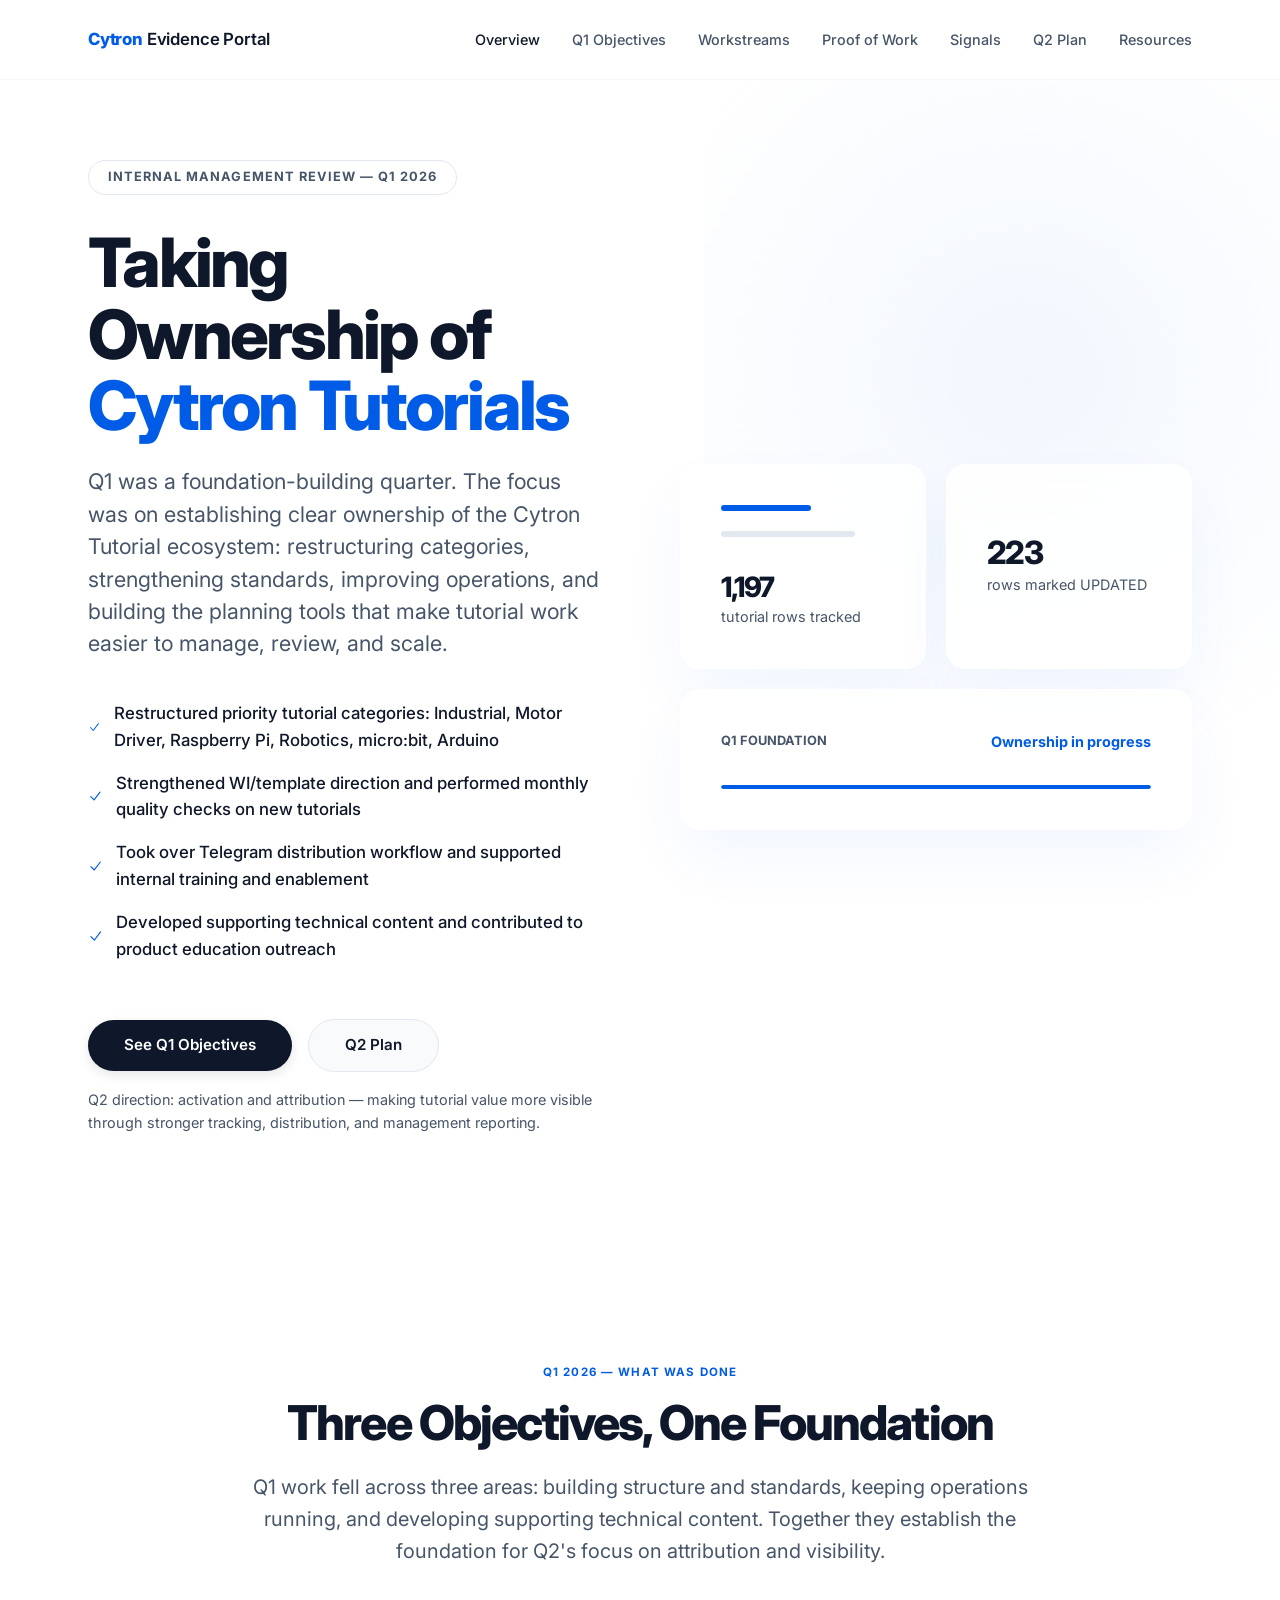
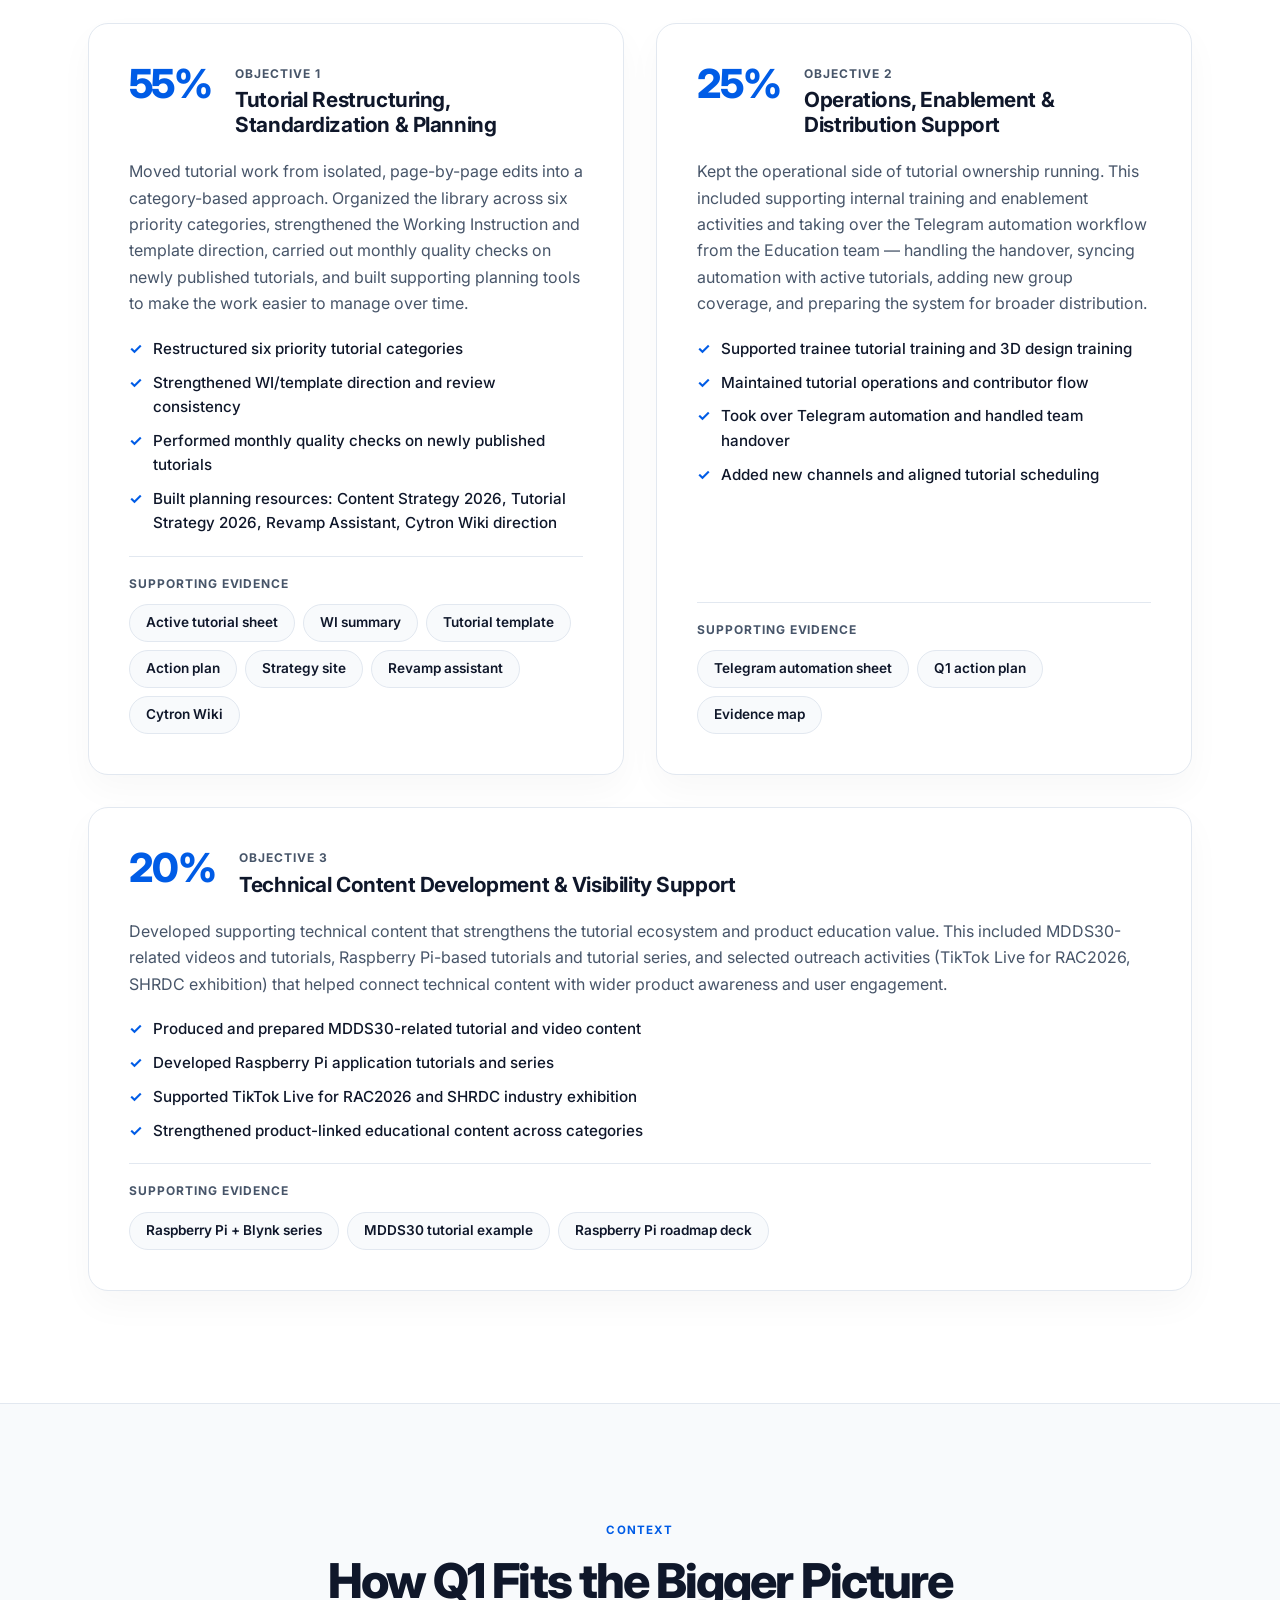
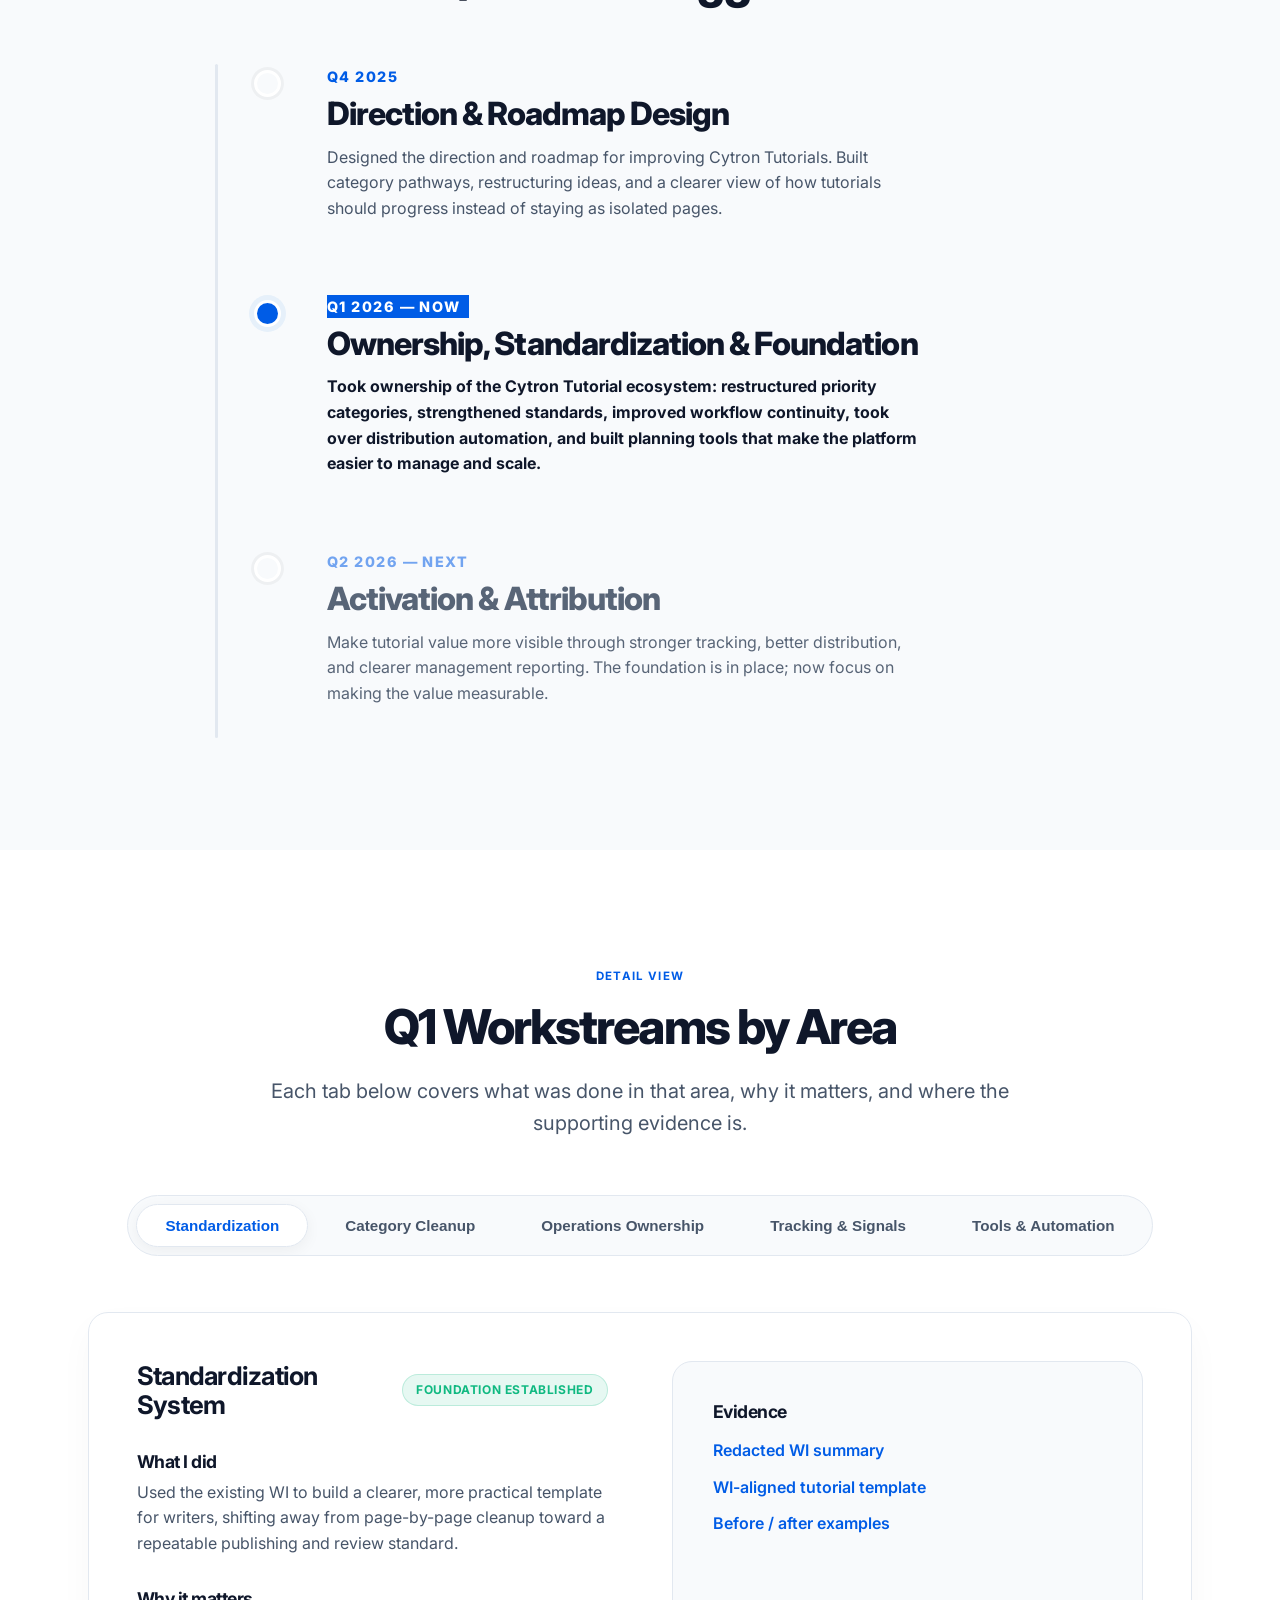
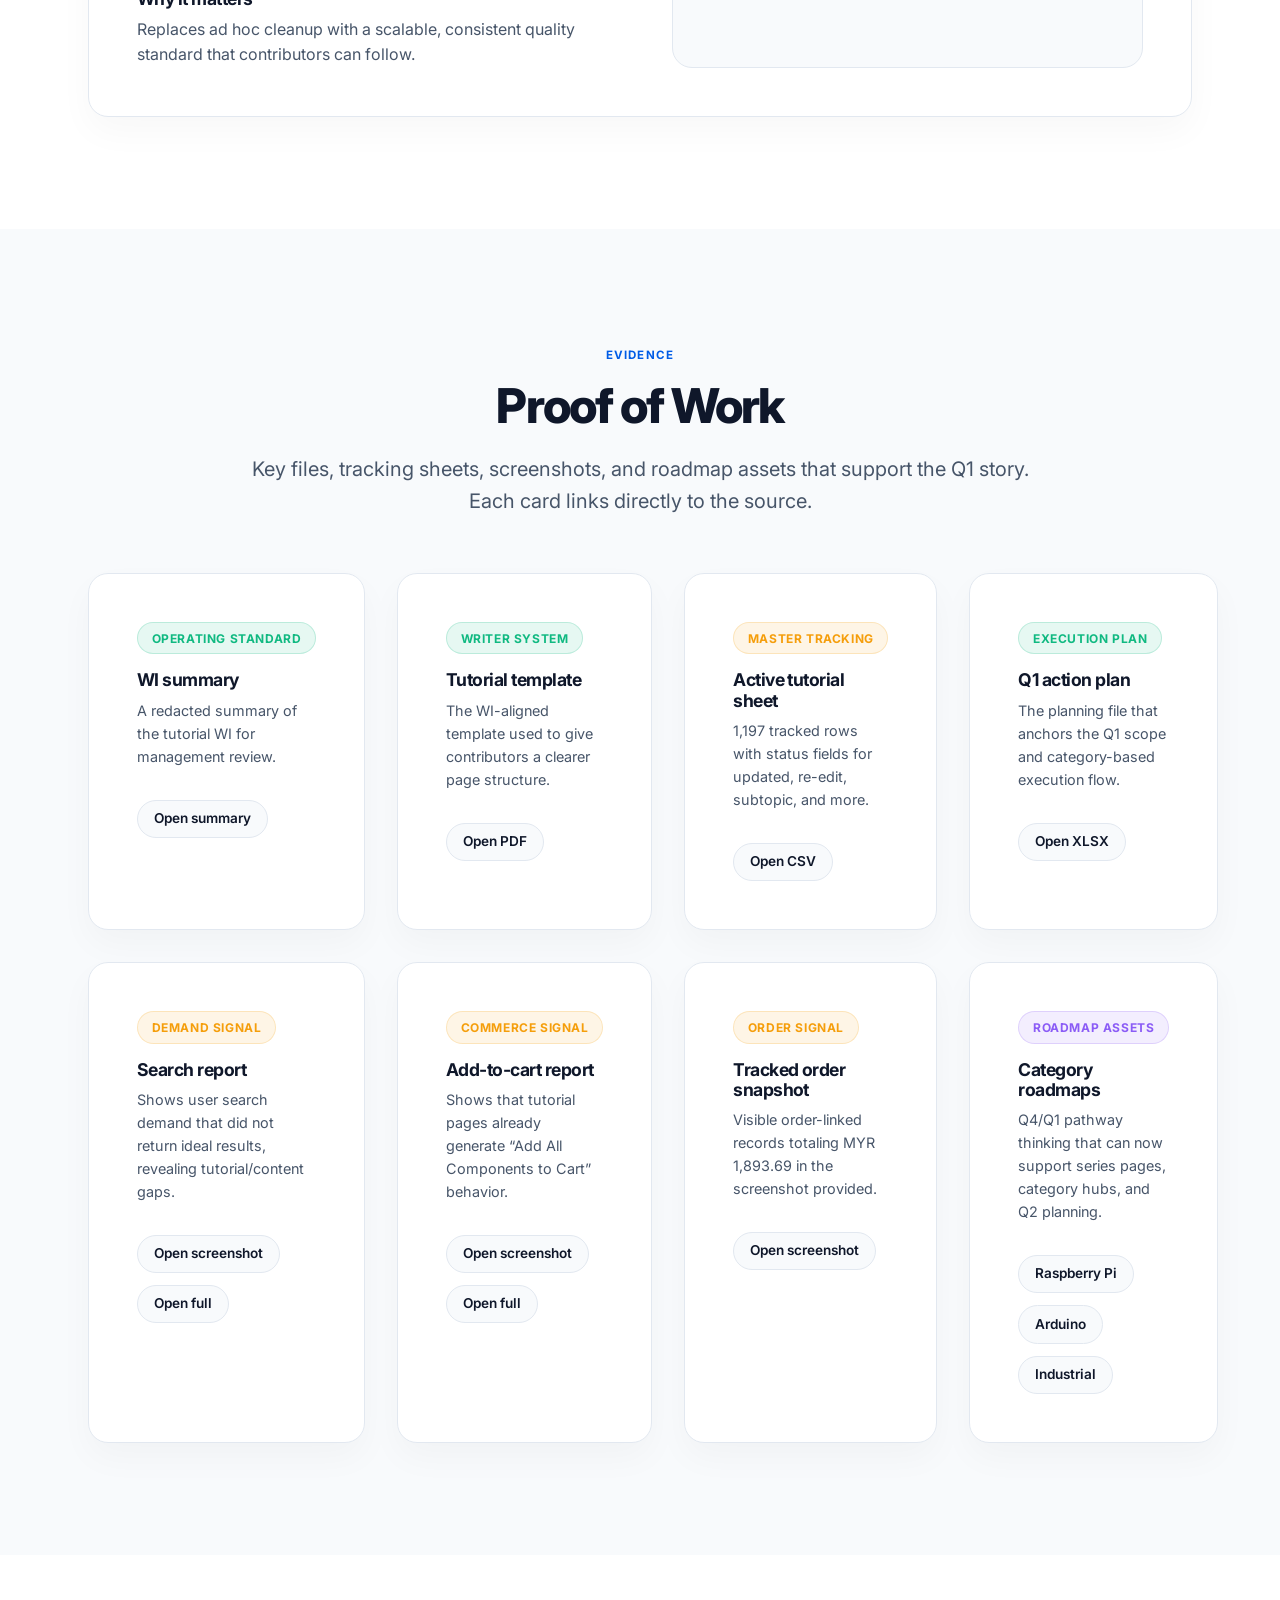
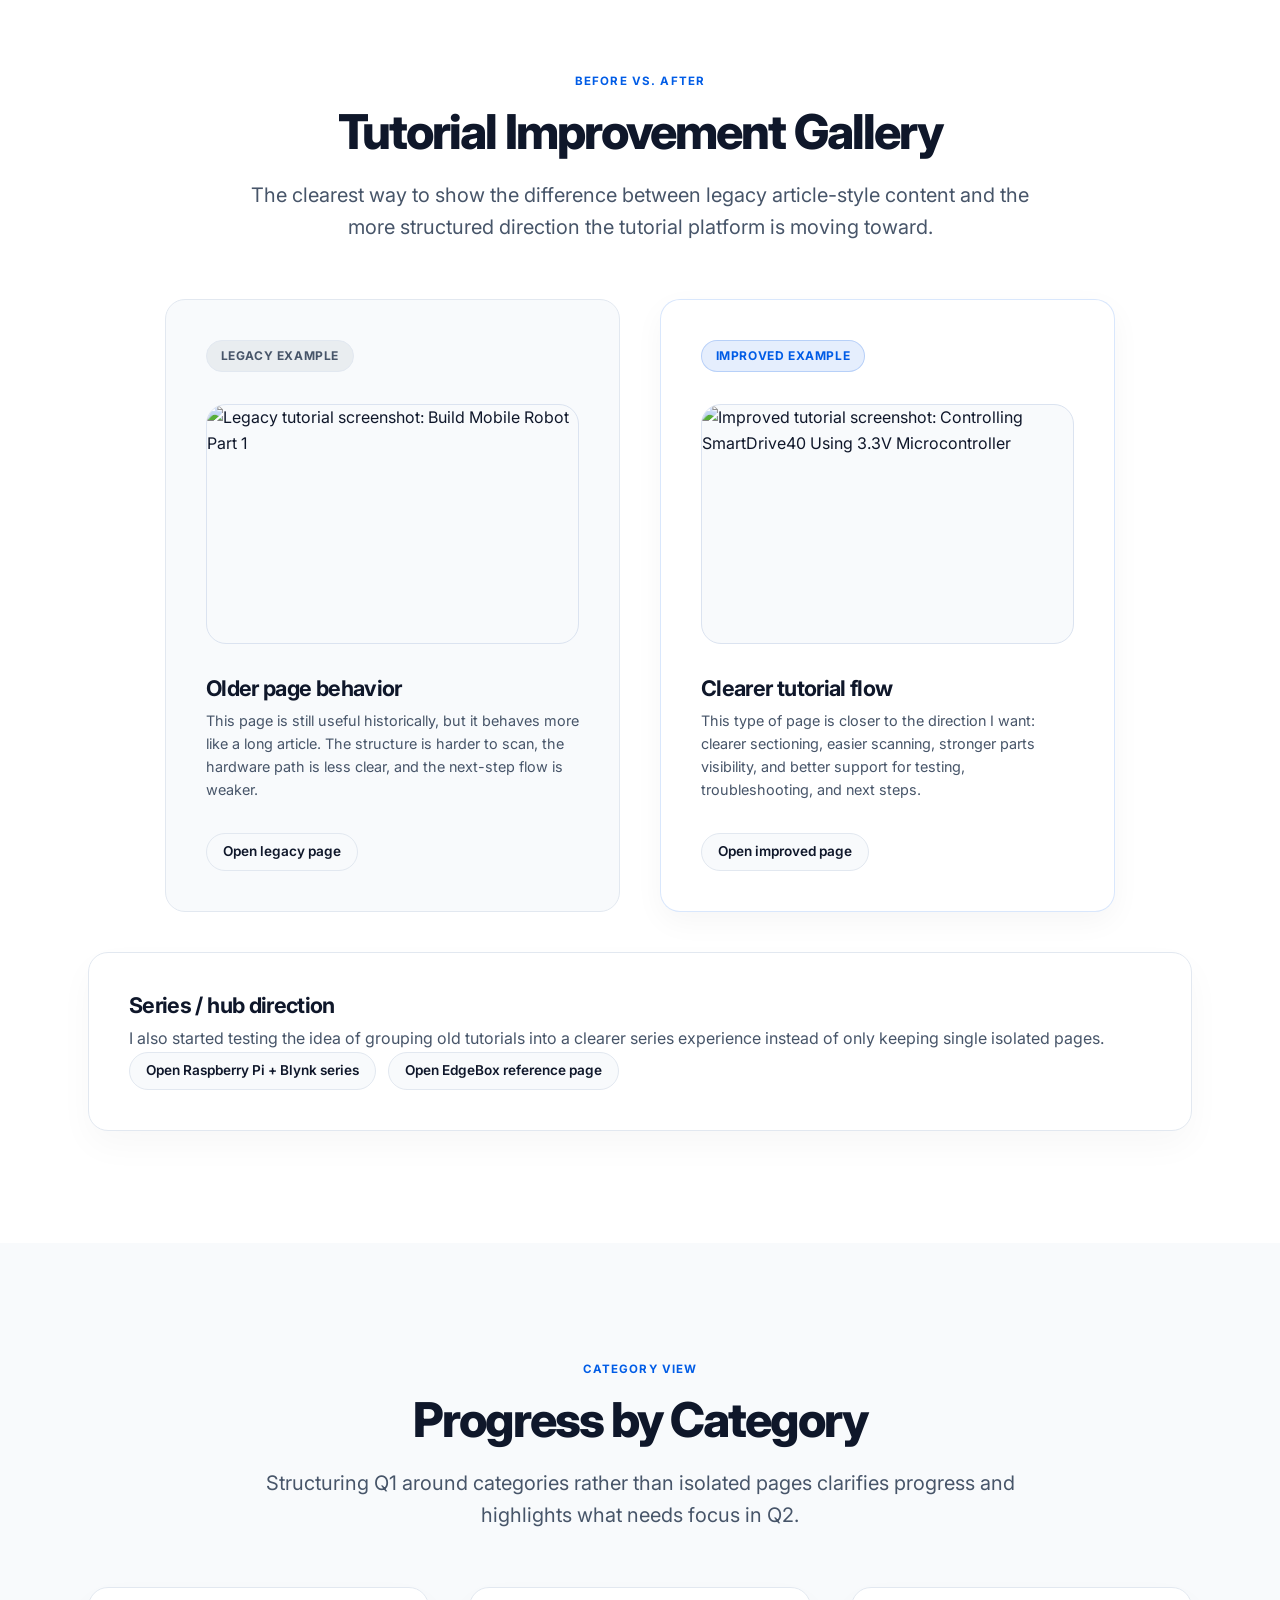
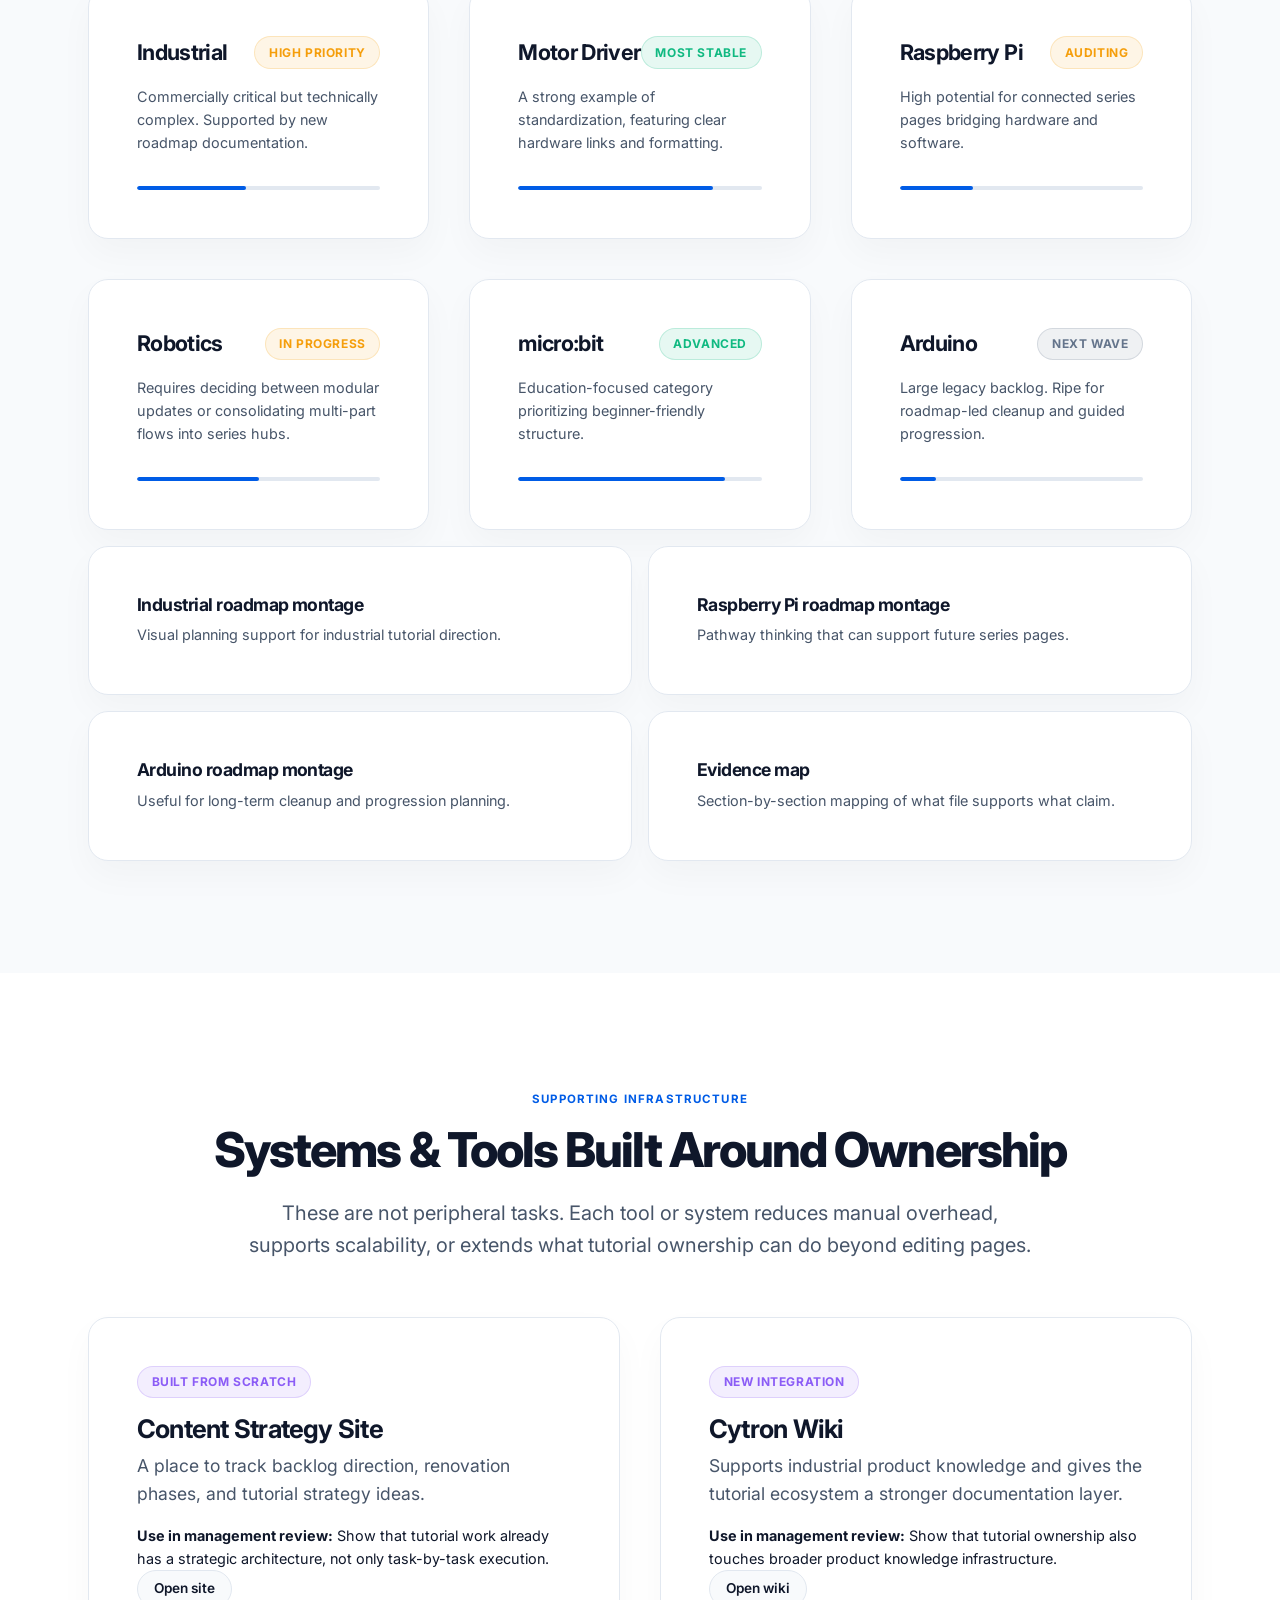
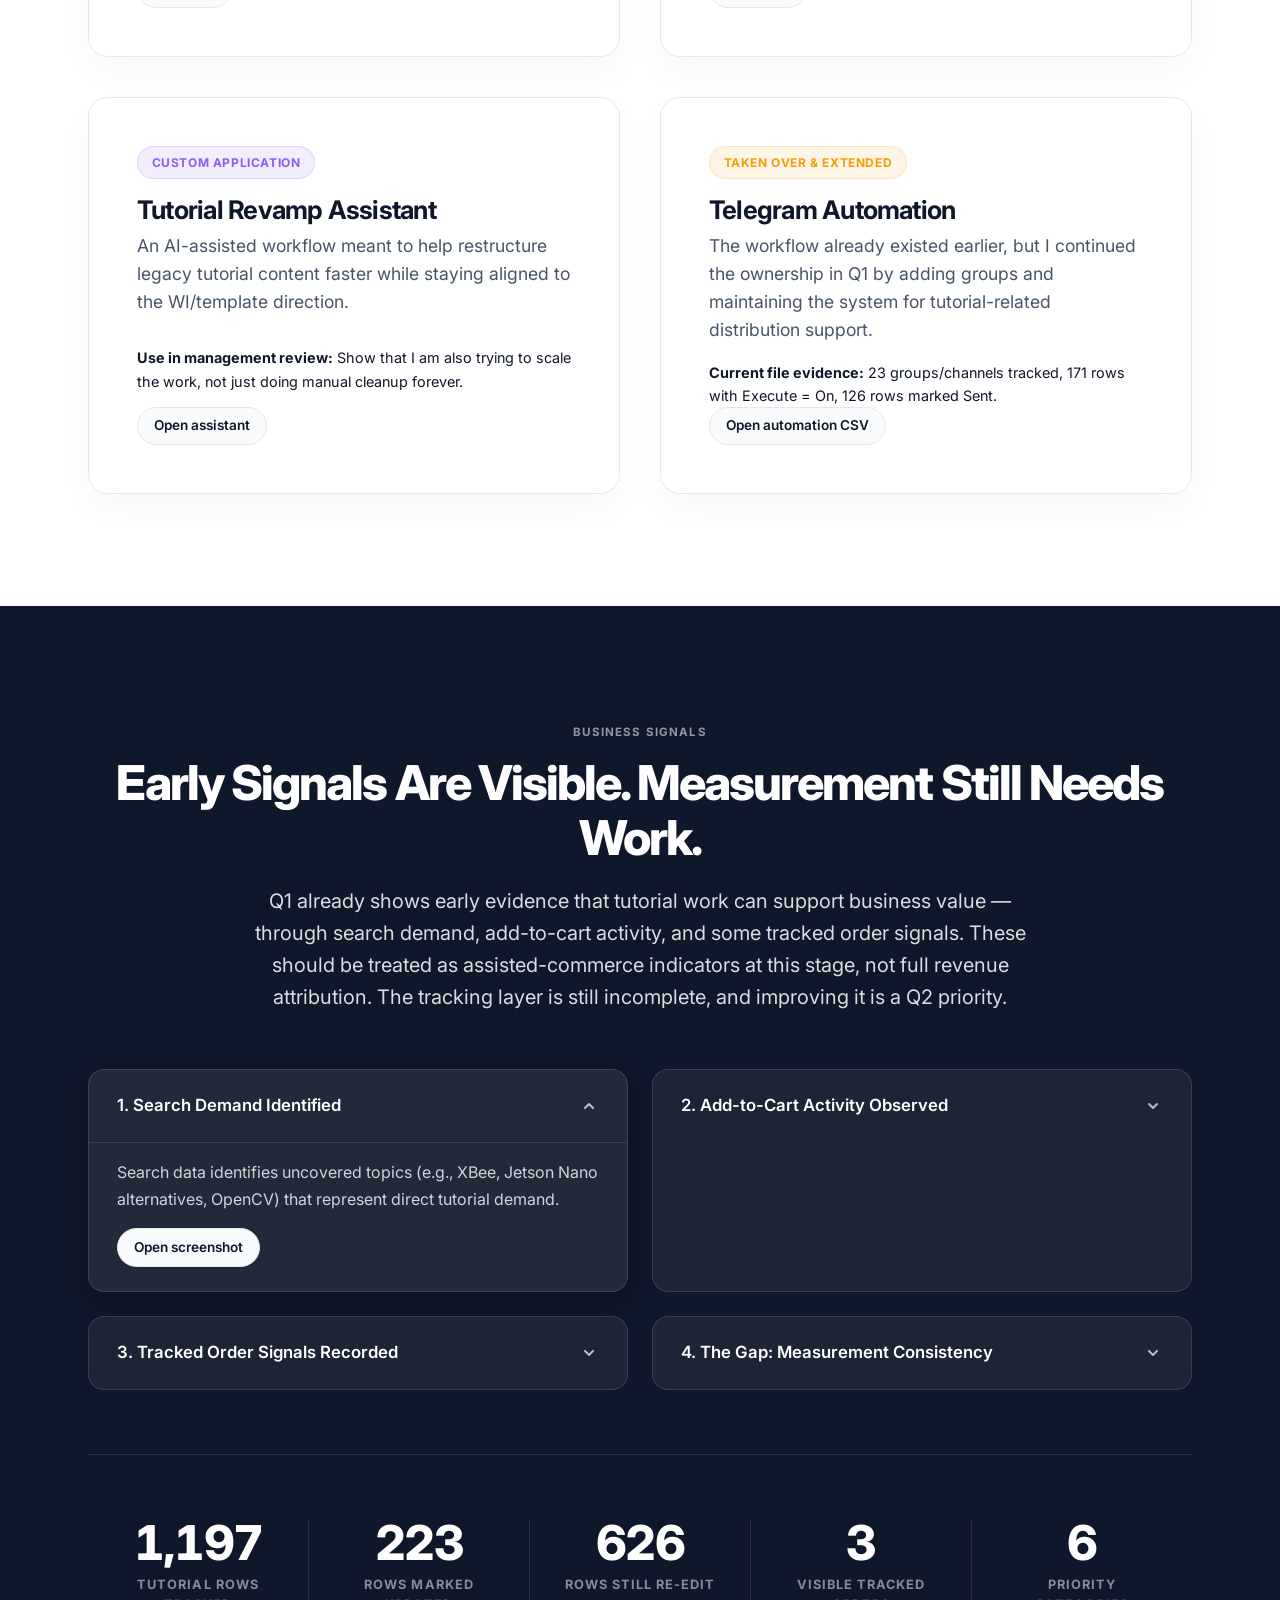
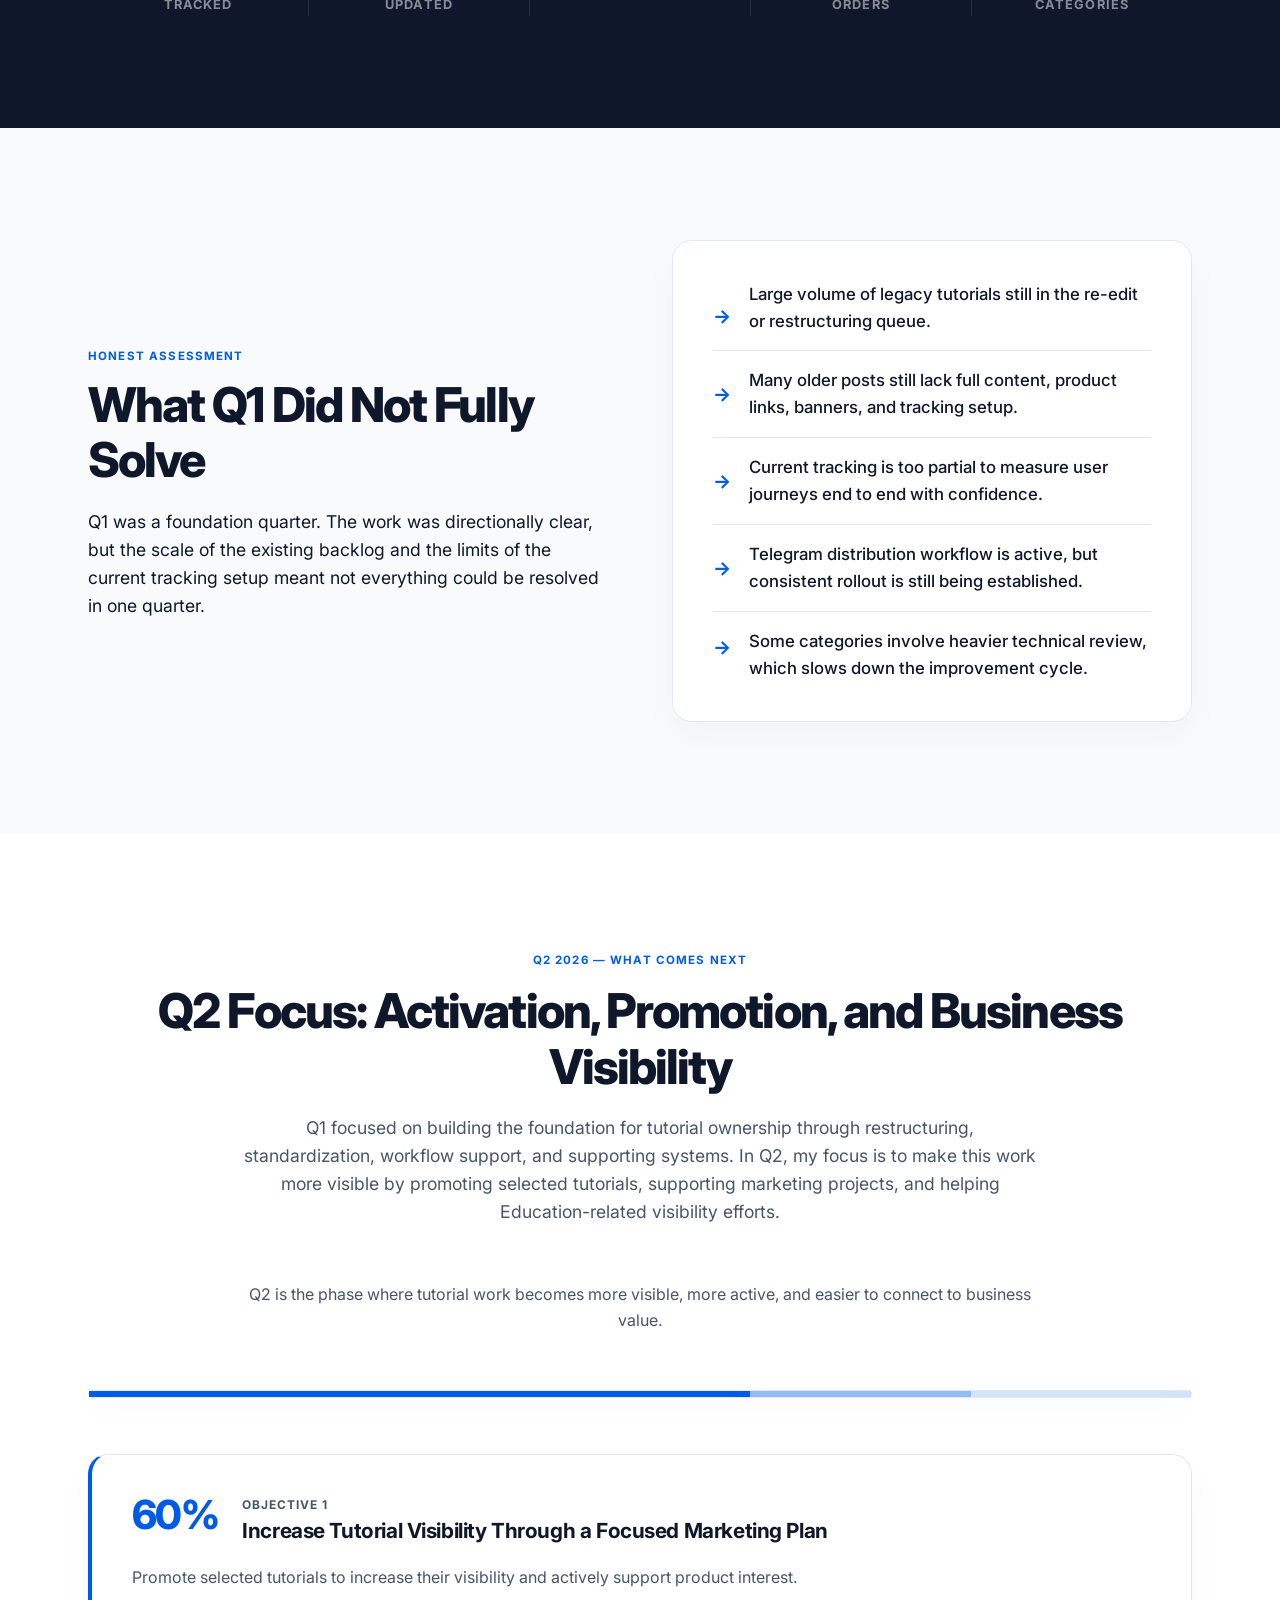
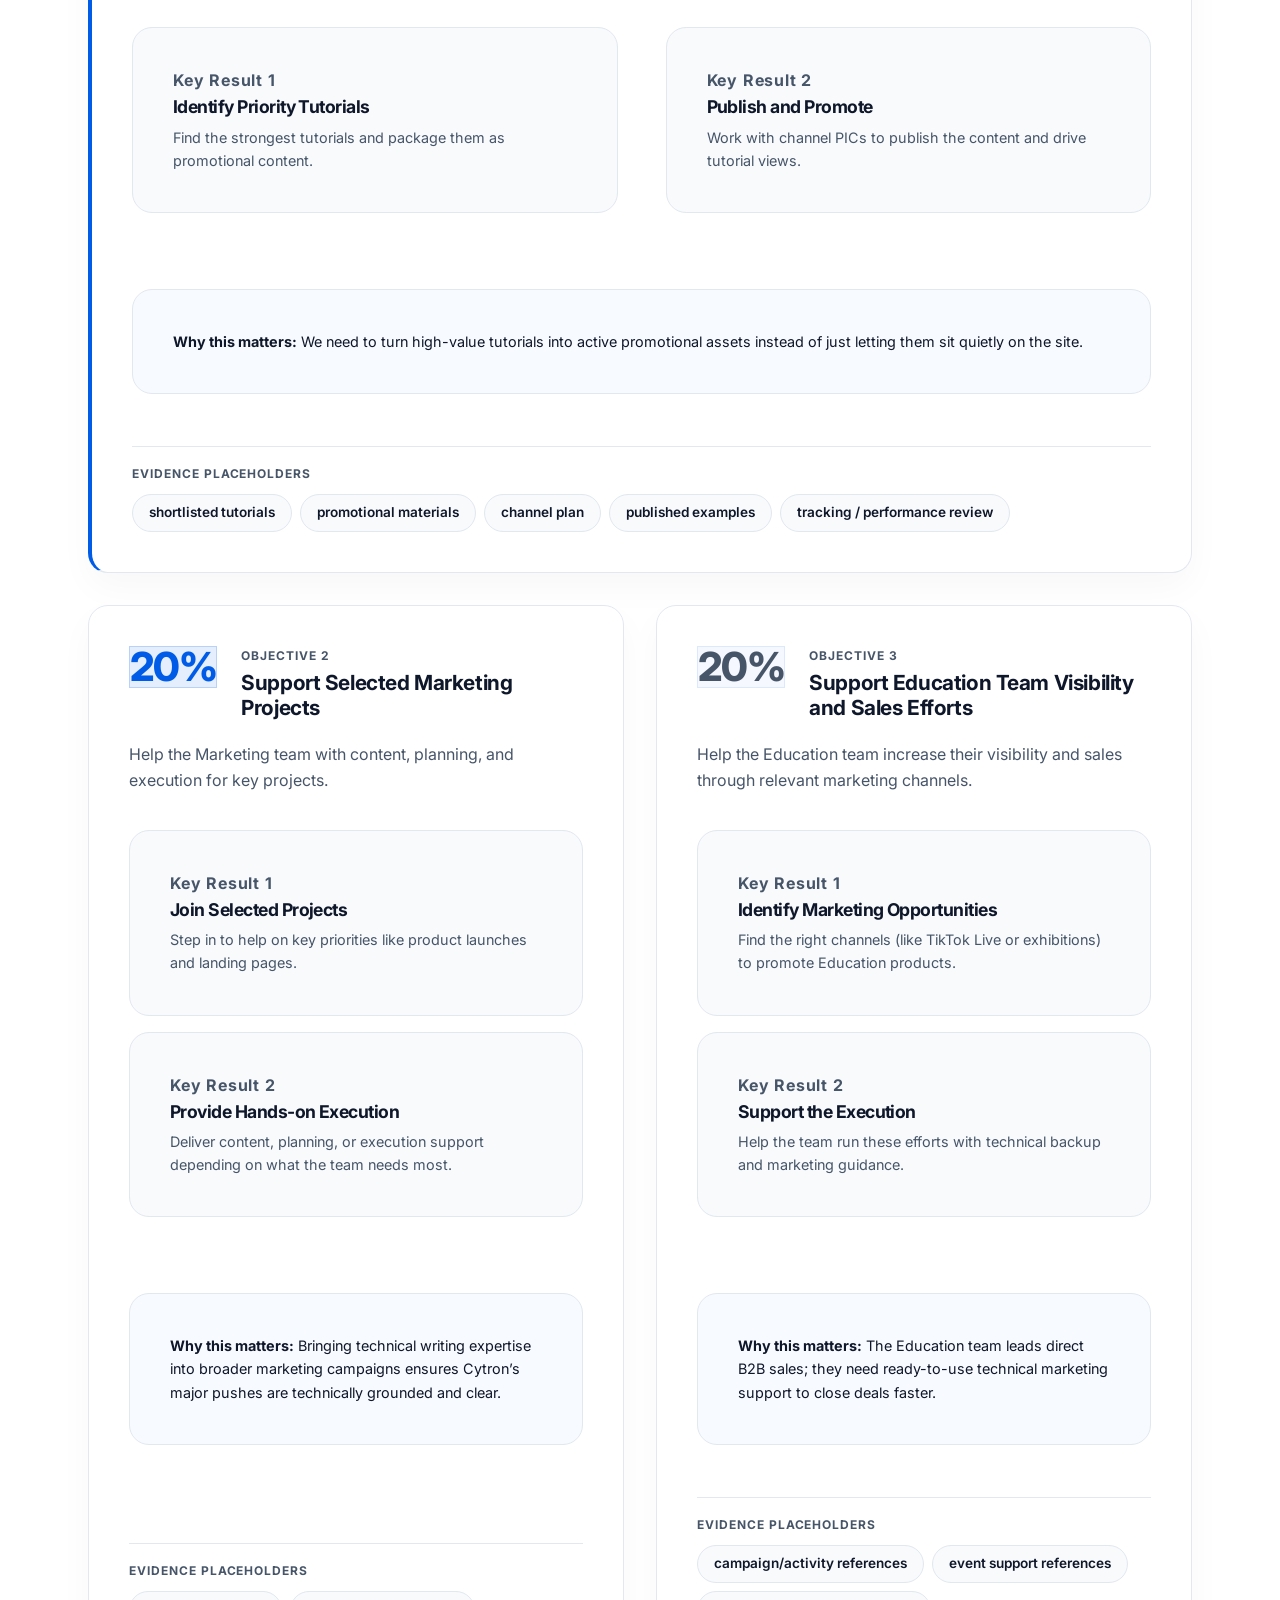
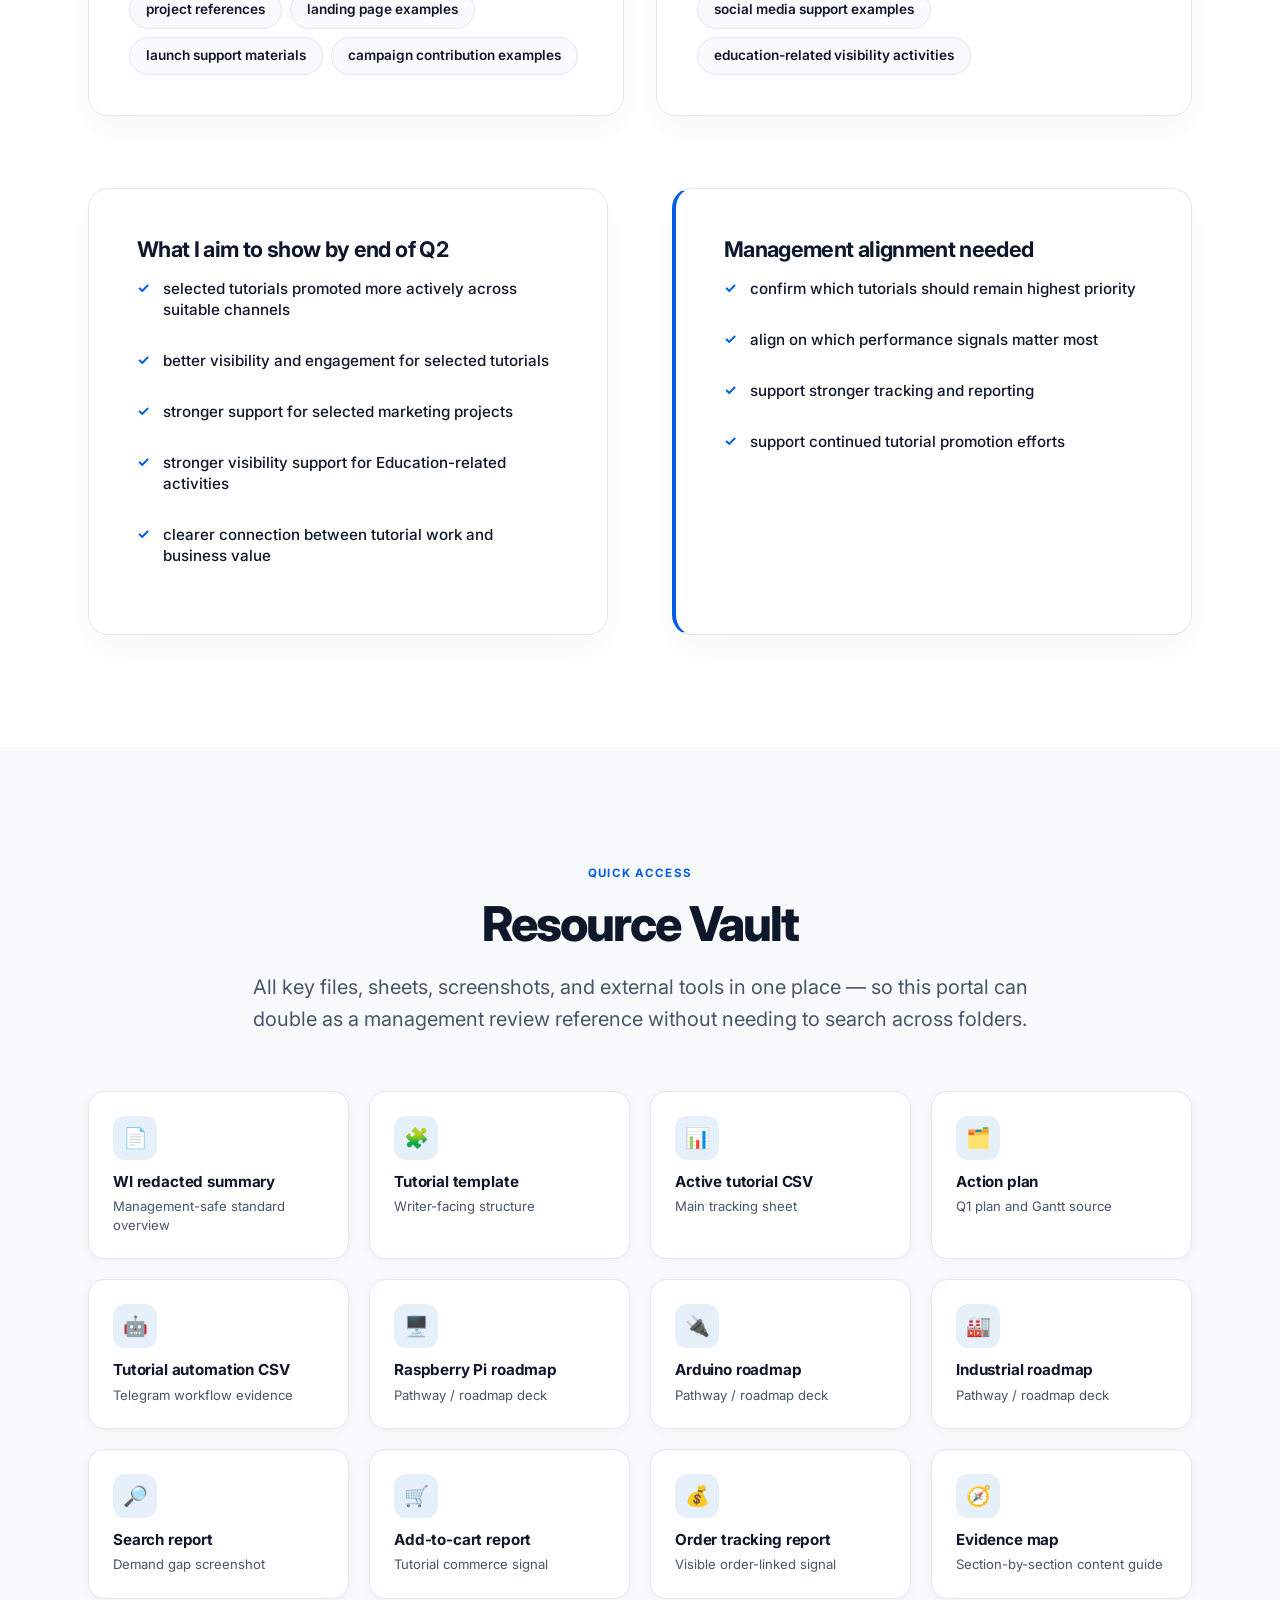
==== commit 9fe082af: "Add files via upload" ====
--- a/index.html
+++ b/index.html
@@ -659,8 +659,8 @@
     <div class="text-center mb-xl max-w-lg mx-auto">
       <div class="section-eyebrow">Q2 2026 &mdash; What Comes Next</div>
       <h2 class="section-title">Q2 Focus: Activation, Promotion, and Business Visibility</h2>
-      <p class="section-desc text-dark" style="font-size:1.1rem; line-height: 1.6;">Q1 focused on building the foundation for tutorial ownership through restructuring, standardization, workflow support, and supporting systems. In Q2, my focus is to activate this foundation more clearly by promoting high-potential tutorials, supporting broader marketing collaboration, and contributing to education-related visibility and sales support.</p>
-      <p class="section-desc mt-md" style="font-size:1rem;">Q2 is the phase where tutorial work becomes more visible, more promotable, and easier to connect to business-facing outcomes.</p>
+      <p class="section-desc text-dark" style="font-size:1.1rem; line-height: 1.6;">Q1 focused on building the foundation for tutorial ownership through restructuring, standardization, workflow support, and supporting systems. In Q2, my focus is to make this work more visible by promoting selected tutorials, supporting marketing projects, and helping Education-related visibility efforts.</p>
+      <p class="section-desc mt-md" style="font-size:1rem;">Q2 is the phase where tutorial work becomes more visible, more active, and easier to connect to business value.</p>
     </div>
 
     <!-- Allocation Bar -->
@@ -677,36 +677,36 @@
           <div class="obj-weight">60%</div>
           <div>
             <div class="obj-number">Objective 1</div>
-            <h3 class="obj-title">Activate High-Potential Tutorials as Promotable Content Assets</h3>
-          </div>
-        </div>
-        <p class="obj-summary">Turn 50–100 top tutorials into active campaign assets, distributing them across channels to drive visibility and measurable business signals.</p>
+            <h3 class="obj-title">Increase Tutorial Visibility Through a Focused Marketing Plan</h3>
+          </div>
+        </div>
+        <p class="obj-summary">Promote selected tutorials to increase their visibility and actively support product interest.</p>
         
-        <div class="grid-2 gap-lg mb-lg">
-          <div class="bg-light p-md border-radius border-subtle">
-            <h4 class="fs-sm fw-bold mb-xs text-dark">KR1 &mdash; Shortlist Priority Tutorials</h4>
-            <p class="fs-sm text-muted mb-0">Select 50–100 tutorials based on search volume, product relevance, and category value.</p>
-          </div>
-          <div class="bg-light p-md border-radius border-subtle">
-            <h4 class="fs-sm fw-bold mb-xs text-dark">KR2 &mdash; Promote Across Channels</h4>
-            <p class="fs-sm text-muted mb-0">Distribute via email and social channels, ensuring clear CTAs and tracking links.</p>
+        <div class="grid-2 gap-lg mb-xl mt-md">
+          <div class="bg-light p-lg border-radius border-subtle">
+            <div class="fs-xs fw-bold text-muted text-uppercase" style="letter-spacing: 0.05em; margin-bottom: 0.25rem;">Key Result 1</div>
+            <h4 class="fs-md fw-bold mb-sm text-dark">Identify Priority Tutorials</h4>
+            <p class="fs-sm text-muted mb-0">Find the strongest tutorials and package them as promotional content.</p>
+          </div>
+          <div class="bg-light p-lg border-radius border-subtle">
+            <div class="fs-xs fw-bold text-muted text-uppercase" style="letter-spacing: 0.05em; margin-bottom: 0.25rem;">Key Result 2</div>
+            <h4 class="fs-md fw-bold mb-sm text-dark">Publish and Promote</h4>
+            <p class="fs-sm text-muted mb-0">Work with channel PICs to publish the content and drive tutorial views.</p>
           </div>
         </div>
         
-        <div class="mb-lg p-md border-radius" style="background: rgba(0, 92, 230, 0.05); border: 1px solid rgba(0, 92, 230, 0.1);">
-          <p class="fs-sm text-dark mb-0"><strong>Key direction:</strong> treat selected tutorials like campaign-worthy content assets, not just static support pages.</p>
-        </div>
-        
-        <p class="text-muted fs-sm mb-lg"><strong>Strategic intent:</strong> Move from passive hosting to active distribution. By treating the strongest 50–100 tutorials as campaign assets, we can actively push them through email and social channels to drive product discovery, user education, and measurable business signals.</p>
+        <div class="p-lg border-radius border-subtle mb-lg" style="background: rgba(0, 92, 230, 0.03);">
+          <p class="text-dark fs-sm mb-0"><strong>Why this matters:</strong> We need to turn high-value tutorials into active promotional assets instead of just letting them sit quietly on the site.</p>
+        </div>
         
         <div class="obj-evidence mt-auto pt-lg border-top-light">
           <h4 class="obj-evidence-label">Evidence placeholders</h4>
           <div class="obj-evidence-links">
-            <a class="btn btn-secondary btn-sm" href="#" target="_blank">Shortlist of priority tutorials</a>
-            <a class="btn btn-secondary btn-sm" href="#" target="_blank">Channel plan</a>
-            <a class="btn btn-secondary btn-sm" href="#" target="_blank">Promoted tutorial examples</a>
-            <a class="btn btn-secondary btn-sm" href="#" target="_blank">CTA / tracking examples</a>
-            <a class="btn btn-secondary btn-sm" href="#" target="_blank">Monthly signal review</a>
+            <a class="btn btn-secondary btn-sm" href="#" target="_blank">shortlisted tutorials</a>
+            <a class="btn btn-secondary btn-sm" href="#" target="_blank">promotional materials</a>
+            <a class="btn btn-secondary btn-sm" href="#" target="_blank">channel plan</a>
+            <a class="btn btn-secondary btn-sm" href="#" target="_blank">published examples</a>
+            <a class="btn btn-secondary btn-sm" href="#" target="_blank">tracking / performance review</a>
           </div>
         </div>
       </div>
@@ -717,31 +717,35 @@
           <div class="obj-weight" style="background: rgba(0, 92, 230, 0.1); color: var(--brand-blue); border: 1px solid rgba(0, 92, 230, 0.2);">20%</div>
           <div>
             <div class="obj-number">Objective 2</div>
-            <h3 class="obj-title">Support Cross-Team Marketing Execution</h3>
-          </div>
-        </div>
-        <p class="obj-summary">Lend technical content expertise to broader Cytron marketing campaigns to strengthen overall messaging.</p>
+            <h3 class="obj-title">Support Selected Marketing Projects</h3>
+          </div>
+        </div>
+        <p class="obj-summary">Help the Marketing team with content, planning, and execution for key projects.</p>
         
-        <div class="flex-column gap-md mb-lg mt-md">
-          <div class="bg-light p-md border-radius border-subtle">
-            <h4 class="fs-sm fw-bold mb-xs text-dark">KR1 &mdash; Contribute to Selected Projects</h4>
-            <p class="fs-sm text-muted mb-0">Focus on major initiatives like Product Launches and the About Us page makeover.</p>
-          </div>
-          <div class="bg-light p-md border-radius border-subtle">
-            <h4 class="fs-sm fw-bold mb-xs text-dark">KR2 &mdash; Support Execution Needs</h4>
-            <p class="fs-sm text-muted mb-0">Deliver technical storytelling, copywriting, and structural design where needed.</p>
+        <div class="flex-column gap-md mb-xl mt-md">
+          <div class="bg-light p-lg border-radius border-subtle">
+            <div class="fs-xs fw-bold text-muted text-uppercase" style="letter-spacing: 0.05em; margin-bottom: 0.25rem;">Key Result 1</div>
+            <h4 class="fs-md fw-bold mb-sm text-dark">Join Selected Projects</h4>
+            <p class="fs-sm text-muted mb-0">Step in to help on key priorities like product launches and landing pages.</p>
+          </div>
+          <div class="bg-light p-lg border-radius border-subtle">
+            <div class="fs-xs fw-bold text-muted text-uppercase" style="letter-spacing: 0.05em; margin-bottom: 0.25rem;">Key Result 2</div>
+            <h4 class="fs-md fw-bold mb-sm text-dark">Provide Hands-on Execution</h4>
+            <p class="fs-sm text-muted mb-0">Deliver content, planning, or execution support depending on what the team needs most.</p>
           </div>
         </div>
         
-        <p class="text-muted fs-sm mb-lg"><strong>Strategic intent:</strong> Break tutorials out of their silo. By applying technical content structuring to broader campaigns, we ensure Cytron's marketing remains technically credible.</p>
+        <div class="p-lg border-radius border-subtle mb-lg" style="background: rgba(0, 92, 230, 0.03);">
+          <p class="text-dark fs-sm mb-0"><strong>Why this matters:</strong> Bringing technical writing expertise into broader marketing campaigns ensures Cytron’s major pushes are technically grounded and clear.</p>
+        </div>
         
         <div class="obj-evidence mt-auto pt-lg border-top-light">
           <h4 class="obj-evidence-label">Evidence placeholders</h4>
           <div class="obj-evidence-links">
-            <a class="btn btn-secondary btn-sm" href="#" target="_blank">Project references</a>
-            <a class="btn btn-secondary btn-sm" href="#" target="_blank">Landing page examples</a>
-            <a class="btn btn-secondary btn-sm" href="#" target="_blank">Launch support</a>
-            <a class="btn btn-secondary btn-sm" href="#" target="_blank">Supporting content</a>
+            <a class="btn btn-secondary btn-sm" href="#" target="_blank">project references</a>
+            <a class="btn btn-secondary btn-sm" href="#" target="_blank">landing page examples</a>
+            <a class="btn btn-secondary btn-sm" href="#" target="_blank">launch support materials</a>
+            <a class="btn btn-secondary btn-sm" href="#" target="_blank">campaign contribution examples</a>
           </div>
         </div>
       </div>
@@ -752,31 +756,35 @@
           <div class="obj-weight" style="background: rgba(0, 92, 230, 0.04); color: var(--text-muted); border: 1px solid rgba(0, 92, 230, 0.1);">20%</div>
           <div>
             <div class="obj-number">Objective 3</div>
-            <h3 class="obj-title">Support Education Team Visibility and Sales</h3>
-          </div>
-        </div>
-        <p class="obj-summary">Equip the Education team with the technical content they need to drive front-line engagement and B2B sales.</p>
+            <h3 class="obj-title">Support Education Team Visibility and Sales Efforts</h3>
+          </div>
+        </div>
+        <p class="obj-summary">Help the Education team increase their visibility and sales through relevant marketing channels.</p>
         
-        <div class="flex-column gap-md mb-lg mt-md">
-          <div class="bg-light p-md border-radius border-subtle">
-            <h4 class="fs-sm fw-bold mb-xs text-dark">KR1 &mdash; Support Promotional Efforts</h4>
-            <p class="fs-sm text-muted mb-0">Back their efforts across TikTok Live, industrial exhibitions, and outside marketing.</p>
-          </div>
-          <div class="bg-light p-md border-radius border-subtle">
-            <h4 class="fs-sm fw-bold mb-xs text-dark">KR2 &mdash; Provide Technical Content Support</h4>
-            <p class="fs-sm text-muted mb-0">Supply ready-to-use tutorial materials and technical guidance to anchor their pitches.</p>
+        <div class="flex-column gap-md mb-xl mt-md">
+          <div class="bg-light p-lg border-radius border-subtle">
+            <div class="fs-xs fw-bold text-muted text-uppercase" style="letter-spacing: 0.05em; margin-bottom: 0.25rem;">Key Result 1</div>
+            <h4 class="fs-md fw-bold mb-sm text-dark">Identify Marketing Opportunities</h4>
+            <p class="fs-sm text-muted mb-0">Find the right channels (like TikTok Live or exhibitions) to promote Education products.</p>
+          </div>
+          <div class="bg-light p-lg border-radius border-subtle">
+            <div class="fs-xs fw-bold text-muted text-uppercase" style="letter-spacing: 0.05em; margin-bottom: 0.25rem;">Key Result 2</div>
+            <h4 class="fs-md fw-bold mb-sm text-dark">Support the Execution</h4>
+            <p class="fs-sm text-muted mb-0">Help the team run these efforts with technical backup and marketing guidance.</p>
           </div>
         </div>
         
-        <p class="text-muted fs-sm mb-lg"><strong>Strategic intent:</strong> Bridge the gap between documentation and sales. The Education team interacts directly with users&mdash;my role is to arm them with strong technical collateral.</p>
+        <div class="p-lg border-radius border-subtle mb-lg" style="background: rgba(0, 92, 230, 0.03);">
+          <p class="text-dark fs-sm mb-0"><strong>Why this matters:</strong> The Education team leads direct B2B sales; they need ready-to-use technical marketing support to close deals faster.</p>
+        </div>
         
         <div class="obj-evidence mt-auto pt-lg border-top-light">
           <h4 class="obj-evidence-label">Evidence placeholders</h4>
           <div class="obj-evidence-links">
-            <a class="btn btn-secondary btn-sm" href="#" target="_blank">Campaign references</a>
-            <a class="btn btn-secondary btn-sm" href="#" target="_blank">Event references</a>
-            <a class="btn btn-secondary btn-sm" href="#" target="_blank">TikTok Live materials</a>
-            <a class="btn btn-secondary btn-sm" href="#" target="_blank">Social/outreach examples</a>
+            <a class="btn btn-secondary btn-sm" href="#" target="_blank">campaign/activity references</a>
+            <a class="btn btn-secondary btn-sm" href="#" target="_blank">event support references</a>
+            <a class="btn btn-secondary btn-sm" href="#" target="_blank">social media support examples</a>
+            <a class="btn btn-secondary btn-sm" href="#" target="_blank">education-related visibility activities</a>
           </div>
         </div>
       </div>
@@ -786,20 +794,20 @@
       <div class="card border-subtle border-radius bg-white hover-lift">
         <h4 class="fs-lg mb-md text-dark">What I aim to show by end of Q2</h4>
         <ul class="check-list">
-          <li>50–100 tutorials actively promoted as campaign assets</li>
-          <li>Clear metrics showing how promoted tutorials perform</li>
-          <li>Visible technical contributions to key marketing projects</li>
-          <li>Content backing for Education team sales efforts</li>
-          <li>A stronger, measurable link between tutorials and business outcomes</li>
+          <li>selected tutorials promoted more actively across suitable channels</li>
+          <li>better visibility and engagement for selected tutorials</li>
+          <li>stronger support for selected marketing projects</li>
+          <li>stronger visibility support for Education-related activities</li>
+          <li>clearer connection between tutorial work and business value</li>
         </ul>
       </div>
       <div class="card border-subtle border-radius bg-light" style="border-left: 4px solid var(--brand-blue);">
-        <h4 class="fs-lg mb-md text-dark">Where management alignment is needed</h4>
+        <h4 class="fs-lg mb-md text-dark">Management alignment needed</h4>
         <ul class="check-list">
-          <li>Confirm which tutorial categories remain the top priority</li>
-          <li>Agree on which performance metrics and signals matter most</li>
-          <li>Support efforts to implement stronger end-to-end tracking</li>
-          <li>Endorse the shift toward active tutorial distribution</li>
+          <li>confirm which tutorials should remain highest priority</li>
+          <li>align on which performance signals matter most</li>
+          <li>support stronger tracking and reporting</li>
+          <li>support continued tutorial promotion efforts</li>
         </ul>
       </div>
     </div>
